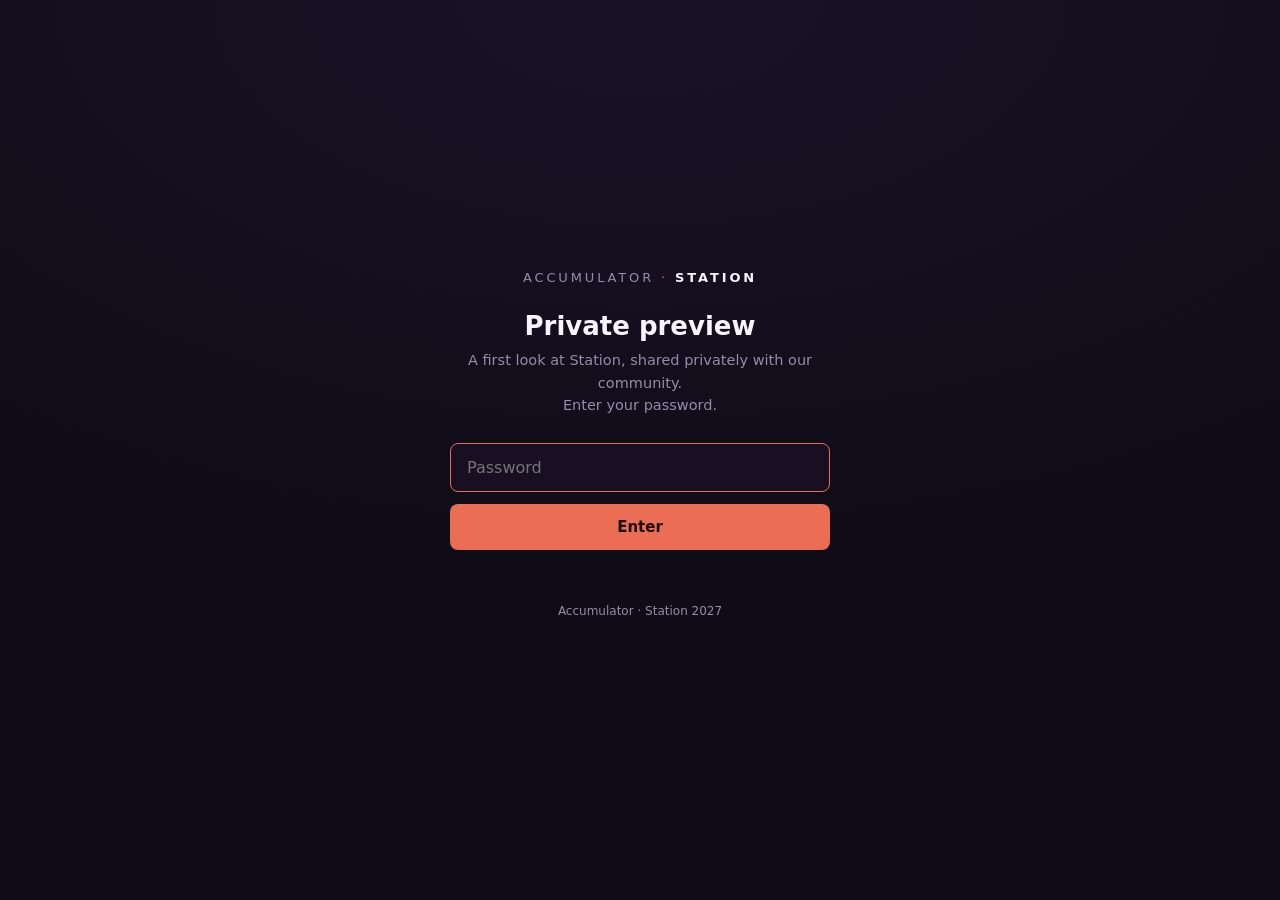
==== index.html @ c03f33ff "Gate: update lock-screen copy (A first look at Station… / Enter your password)" ====
<!doctype html>
<html lang="en">
<head>
<meta charset="utf-8">
<meta name="viewport" content="width=device-width, initial-scale=1">
<meta name="robots" content="noindex, nofollow">
<title>Accumulator Station 2027 — Private preview</title>
<style>
 :root{--paper:#0f0c17;--paper2:#181022;--clay:#eb6d56;--ink:#f6f4fc;--soft:#948da8;--line:rgba(214,209,216,.16)}
 *{box-sizing:border-box}
 html,body{height:100%}
 body{margin:0;background:radial-gradient(120% 90% at 50% 0%,#1a1226,#0f0c17 72%);color:var(--ink);
   font-family:'Manrope',system-ui,-apple-system,Segoe UI,Roboto,sans-serif;
   display:flex;align-items:center;justify-content:center;padding:24px}
 .lock{width:100%;max-width:380px;text-align:center}
 .mark{font-size:13px;letter-spacing:.22em;text-transform:uppercase;color:var(--soft);margin:0}
 .mark b{color:var(--ink)}
 h1{font-family:'Space Grotesk',system-ui,sans-serif;font-weight:600;font-size:26px;margin:26px 0 8px}
 p.sub{color:var(--soft);font-size:14.5px;line-height:1.55;margin:0 0 26px}
 form{display:flex;flex-direction:column;gap:12px}
 input{width:100%;padding:14px 16px;border-radius:8px;border:1px solid var(--line);background:var(--paper2);
   color:var(--ink);font-size:16px;font-family:inherit;outline:none;transition:border-color .2s}
 input:focus{border-color:var(--clay)}
 button{padding:14px 16px;border:0;border-radius:8px;background:var(--clay);color:#1a0f0b;font-weight:700;
   font-size:15px;font-family:'Space Grotesk',system-ui,sans-serif;cursor:pointer;transition:filter .2s}
 button:hover{filter:brightness(1.06)} button:disabled{opacity:.6;cursor:default}
 .err{min-height:18px;color:var(--clay);font-size:13px;margin-top:2px}
 .foot{margin-top:22px;font-size:12px;color:var(--soft)}
 @media(prefers-reduced-motion:no-preference){.lock{animation:f .5s ease}} @keyframes f{from{opacity:0;transform:translateY(6px)}to{opacity:1}}
</style>
</head>
<body>
 <div class="lock">
   <p class="mark">accumulator <span style="color:var(--clay)">·</span> <b>station</b></p>
   <h1>Private preview</h1>
   <p class="sub">A first look at Station, shared privately with our community.<br>Enter your password.</p>
   <form id="f" autocomplete="off">
     <input id="pw" type="password" placeholder="Password" aria-label="Password" autofocus>
     <button id="go" type="submit">Enter</button>
     <div class="err" id="err" role="alert"></div>
   </form>
   <p class="foot">Accumulator · Station 2027</p>
 </div>
<script>
(function(){
 var SALT="+voon4mU8aH139lAUANDYg==", IV="CKhsl4Svq3EWFGrb", CT="lZtlNrqB3TfZ8b3mrEzjrYFZV/lCq6KrEI0R1pRO/UrqrlLMDZcYb4ECDGVqiDv2AxaWbEOB1hAbcN8LTTloiFJdaaJgJv/sBYS1dwTmSRU02uoJlZpQ4NK8H8iRqYPVHKrKp5BcPhfDHpd3e5YbAmcwTOkex3LskxMwFP1LxzdKJqR4VQtKNWpzf7iP37wCRC32a2EMJsQ//Bp0vLVmFR9YvGvGWuhZ6umYBvyxmGnVmYA0Pl/cz291+QOc+dYILdILVWb1PYXPdye33jtqZ9UwUaQZmHOEWr9yBodK66hxodYWrchQgvtqcQcb76cKvEVysngRKHUjM98omhR7udlSTywH40wFSU1JVciSCh+w1fApU9Ha6lWpG1qLLERwiDeAIeFr7mLVPp2Y/AKW86bdSLF0lAerIx/OADguGnn8FTtnjB4d0D7EtBEffSPJSjdb8nLPD0Z6TF7ibmMPPv1tdeDNaT1jLxv6jlbecPVwRnsinsGmgBezzVn8cpnHzh2R+jHEGucciozrncQtoMUFiFafNLm7TB5ClXBsB/lyZcCKtiSLPBBKiv//a5nB5I5Gr/ItuIOWr+GmskumcTEKgEgIIhARJC+jyg9w93/jOTfiQvqHoo1TbNZr4zwhIZejNR49ZldzE3+oFHFSJ/O+66VGyFmdQvWJFnYnJlO7MDoBV2NgOGuqwSOjPw24+i6iXTmxPggOgaYQQFKA9BxoXX3IkDgE2PZOy5xKJzcTC7Xeo8i5Vny02/ciqkzGmsiuE9au2iWYG8IWmvnv4heVwKTWVeX1+JZHGep9+gXeOonoqxn5DoxuhKH272l8KvSEhJWnswVlEtV51qH/I2Mdp2oS0R2I2/dPi/HkP4WqjP+hWbQE0PtzEh3BFL2lAL9oretgpPc5njQRjMpR74lLOL2AVILMbe/xHBG9uoN2uNs8CHDMTYhQ6IfKQP9cJeJei14R607q3uX668tQkHFH+IV7izbNjXUS/g1f2laQUzitc9QCmigWLoa6KtTzMZ4u+EpLvrQx5V30DjJU8hB+lCBm1xCiRT9QRLxywLCHnCqzpe3FFm1tN9e/2VJx01rouHFi9ugA1Z1QEysTOsNRKdshQ23Z2OhRrT7+VUSqZc9/1LUfkNUNiiUhmZVyvoZFHKDQCI2lju3HIzmJ0nhBdhUIxHovUcZcO4duYX7GgBvyWueHejDVY6HelRN7zy8ZNn2f+isHdKtm0xoG9HFNT4gKYteGEB4CRZd1o4TFVcRf9/zFJ+eQ6vW8IrifYfEFMcdh2esBAIukZVJnzdu6zDmAHigqar3ObS2I9zr3gfkIa8R+/RFPlJ+9kmrVmsgnXsD8MoXNY+GTlNROMgiA6BNeH06NxwPZ+LNJ7SugodyQKXyEZCqkjUJv5lehIbaZOXYrKsuLNpoXphbaCmMPj44fV2IkR/JEoVTOjgWUV/8+VSjW/5nBlQV2Glj2VKmC20raIw4cwXn9C3IgeARF4u2qQ8TeJhjANiR/eruddtXQ3/lmCarx1hAVicihe5mu74q2KLDUrMsQwrddkkDGYTEcTbKgffzAg30alPjoa/JawFk37YmdkJBk8Pu8Tl//epNK6pVyHbjzjqE7q9fxlgyS5fGSUdRQ5IGsfE1ZBbh6efnnr8hKRiIRAuC8OU3bM10yA1QGrcJgpGxgQS8/qJAuFEOraZcxBOndIRKZmZ9wxL3KFpwYiopmfbSo69f6qb2ajOoH/BNCcA9ZeeMLBSj3B/CJ9ao6ApbIhcm1gwkualD8iO8/r5TxYnDpwsSjhWWmUJ4EewvkNtwUI+utBqaOuSkywzdp/QsQIFSy6XJtfru+CmBo38ttCAzEN2E7oCCqp6NIvz20LpUpUmbI2RT+F2BhoFXuO6hsYGuFWsa61oBECqnPNvUpQ4wZvox1+Jys64YwmF+cnxStAUGXlvyE1TOLHvodn2hfbr4p/1g+24uzMONHnOXZKMIFffJgSXCXkluNj9z5e/1D/iA7f0ldnMltikKJsgIK6M4ZkBKsmJpmQwTmrwYScRBNV7BjGmnwx8WCf3v9qQUNIGzvxufCvXbG5wmADpXej8bAi7p/fX4tb7t0VA5a53VHb/AqyJbhkHY2dMLttVk24fkCC3s4mGElN13q4AO1mdzCioXIIbhJ2DNWHIzz9mb4aQSnXASXR/dNKlm9LiXif0YB8YLcPSp3nMDT0AAAPKV9k1hf2KVFIRMk/tbYVmBPdukrbMBVMXzMCcaQys34HzZz9MXJ72MJNKVvvyd7i+7UAZ2ocWYYO66sZiH+otw3km1dK5ZRlewCPPL4mmYwlF+XwRhoDXJ3AMIBkllGTjf7ZOl5ypFYrILv04vK7ySG3keW9r7dJ209dWPrYeV5c/aYymDCsicZPNwcH68jiCM6SNAYraetYVYmon13mitaMrNpNjr9Wb0lSc+8dGoz/oXLIKq0jEJtxNsriPHn1KtA293CakARNbIW7JzMRJiyeJhzlV90Vt9rYcFyVqVX1XSL7M7KUk4Hq5D7BSkW4oVFMQ+PbSv+a6KzpfV/9X+fvcXhUIN2syTlvnqcLves4TD07UghKUnuapIkkAXiyNgMMqBTRmPdYxs2Pe2Udurn3yvvt+ofHa3i6AqXn6OG1KxVUahtUNzFh8Gi8oLfNMdinDMggvPu2L0RSJ2rmCkgV9FVuJp9f/MVECGQLdOcxzJ3WSVa4WUPhbSWjKyBcj5ASzgtIEKkwNM/I0fD1WvRJa2v+Us3rbcokQBaY7isDcDO0AEV90WdFyDCvnPmQLOGTYYtIK7cQxlZiTsXJNwEfkSV3GUbZuOYxuJwScUxW6Dw4JHgT6XMV7YDC2kxFRxpT3MPMQoL9p6sHotXEgd+gARj/gNAL8wO/9l05L9Ybjvz8yO2LATx50+QctHogihAMBHMEMYWqHlDLuuOPhvRnSLn7NnJ5eaWkPlMnXLKE+7rt5EnlEUoWv7LPEFrlAOMmQKi2FQkFhtsmpKUlY6HpTBBbioEeIEfkpawwi1+X4WYD7HVzrI55t+KyObyABvlz/zYQgQuuK+LqaNO8H0c50k3f8Kk0aTQ1b7h70zioD48QpKDLpLvYf//UgmzYQLtDWRK0+Pj4SvftaFEo+Ya3/iooWxhDduezwhf7b5EmEp5sqIh2Hv6T85+f78VSzBlADENNIZoMblHiITLQ/COTaxjP1rBi6A1sWEmMp+1S50RjSjz1Trc+0qP7o2vC5JgEzuIhUoS9bQGMFD2LZ/AT+7z7RyMFTwRqHSZIbA88PXzk23oRjSf+lPwByKrR4BVbsjN/Q6XWDO6tYiwCq/GXIfjJc/gsdSC7HcEZ74e/sRPuEQD2muT8NPvSYyig85DrZ6afOSZAPfFNnq2nAvySyqK7bCjDheN8kfrXILCoVNpDcp0gMPqZyqWFgLa7ufEU/qGBssZ1LLLVgCf/mM/B2kOZHWWg42Cybwerw+bRfzHMYrN9zVn6MhjVfro7HKMlJrUJi3+KTSUwN0EdKEG73ujfBHMjIxVJEFtlKum5iHOnX1hD7Gq8vSz5kspF0ngwxrd4VKuMvrWt5m8ez45wbaqtRE1VjJXMPaDU1ESQYR48QxWzNo5Yan6fBz2z4GRBiFE8cG1Tcbyqei6uVmhL/oct69qDcpzTsZnZ3jJhCNisUwemmGHQkdH8m9cqiXHU8wZXnGFVAXKJXqxMgQcQ8ZfIlJ0vvpF5t1s4xRoC/MaQJzuBzgPrZ88nlXxDo/ez0ZKwjXm7qrx3EyFbvtmP/C6DdVlZIOKrrH2fHKh/wqAj4zQbcMHh7rsoOBxbANf6ZgIeZf9q+eneoQ6jzz++AlraiM05cZq07lEs5N0du5HLA6Ar7KVjaWkD1H7DMRtJp3/[base64]/A0cgM6AAaE9890hxw8OWF07hw/NaPkmgYV7hjQaU3mHamycSXSl4Nkhe7zCDNutrQCP0HSs8MAiTpF9GB6AU+tnRZw/stp3iyivOxMjCyOZCbB372Wfja4T4NyrwzG5BacKmww1MN+sWkgLjAJuyRMLfDMQlk8U8xqCy61u7YLYdGwFOuBHOf3YdpQLHL7TYK9khVNzqsG725fGgVfFaHDOx0mSYP6A2L/480KlCD5s9dBmXA6FNr5w6Eim5Pj4oJDQw5m5OsZoETODtqTz+deIkvvEYX80Nf8swtH9UoHqGIXn1iLSDKCPJb4ABp/hpS2NQbRPrbf9T7I/RWF517rtzdRdGDaFPesZn9TtowomoIfdNeeblHzuuULVzVncVYIk86bhicgJUsNEIhmktwqBqACOdxRgzD0MRhzHHWnLYbxKDZbFj1xlThNI8Vn3CM6gWrbWt1o4LmK4wUsFzqjrzXxmKmcZY/hE9l/eIXiBUSB/JRAA6MMryv/g7ZyXhpAtXTmnnFvxDBH9Yaf7oXz2d2iAS+2FQz37pOqno6lR3NXxWLNcPnrGhcByj6ilMBP/pXvysMeLeLHej+3LFnUvurtusDzMQ1sQ479vDRJ8L5pDJJiuQDqefYc0JsmOeu0tm36gPyWmXR5EnVlq7UDm8O2MC+hPH66cO0VUXIx8Ask9PS4jP5kk9mFJhTG8vvG+df1bIFqlJiJAQ+/7vd3Sp8xSMg/cq/ojz6YzCFWGnOo/lP/bwxXKycHf1CThT6I0g34hoeZZs5iMXCubbsJuPXvg1qw5Ff3rYsMcuXGZbGIXoisFPqNry/[base64]/ye6I3T2KV7Ig87GPoN28lWeGiVtUq9KKkI5MDJL9iqYNPo5vGDOzII4l4bwQ0IPVKiKa4JSuiNxSe487R+qkDoqfR3AtL6Rb4okl23RUkwesSDB/IbPsFSod7w5XWcosSbFTBdb7vZXBPlEsVf1uWpfC8HH/BxArblHNjlvPzmIjKWPJaSjrNhu+5Qy7/5n62jvC1mjrbMu0nMhdte0kvQZSESCaSd6NosUzXbMJbvhkRmwp1ZueEzI0w8+MxFHjnRdSqbcs2mXAJW9hwi6RjMZR/Z43DgLLFtGzttj37Blw5BPJclB8DBJ69y9b7x+eQzPYMN8fVytTh5e0/WwSoECNnmsQBJlSx1ySHZEQ16VU8R6N0PoWG91TsrSPX+Mf3i5Of8MpTtmFYbzRWFuz1viYpiPgeO5vM75443gF/DetUuw7cd0se4Z+9Z/SqoWqassUi85Tq4gzo1zP/YvBjaGNg6bT4MeB6SjBYicjVwUukM+jM3m0twc2KB3uZOG3mVA+96azhwrO2EfA5jSrqxrPgMJq/13gScFsucxw0OGWsEf2Ne2o6ZiT0Agnu9GxoXpCvxwp+BNazK5V5GjuE+lKpSoatb+0p4PPeurB2HMQmNiiLBHVc5GXdqr3Yt7i3oPdyg73O9HEhlhhkEYOYopcbz6wgRn/B8BcZOcaEaKdIwWRAZfaJVBWWGlro0KcpYxA/eH5TBNN0Q0y8zmPlbZnLmPEeJPyAIrdEiF4m1O9peo/hx45VUKz1kKx3/ZdcGrxNoU9UttGdHBiNiHh1Uk4BaVhbG/F/aqGF+Xmnqm1/HtYjjrgJHfXqM+syR9keOvtFBceuvE8zSsIbyAL+OYfQ4zJ8l56RmKVsbkmlByyeS82wwCtAcfp8vuVkXqneWhqMTTyrmlVgyHXcWa5iTjLKsvdSkqBc1nown1WnrNfsiVbXQysSec/MZn/c4s4JQ1XV1mE5M+AgwdbZYNkRn+cmFu/LNWST+eEyp/2V7Q08iW2mu5EnsFLFqdvod+1m7pBMa5E1gmZDXAerokPLMLfgNmZDuguesKL98j334Nd01UexjTeY94toiOBfsnRHsm+UYgyH1Dy2QS/yvZ6aG/0e9z3jUVGCAqu4Lz1aKMVzATMfSjTQYmzevnor8cdEejigWGmxO1Dfkvs+Lk6MdvV1fMPf9kzrG6bnSuHP4UmlICr8QhSShWllhv/SYXy9g6clSXJhAJrRYurdaMptEA6DGyuTKzXov0sY+3cmJE7EP9/zFTLDW/XgW2D5MU441EhvUmjZP4CSobmdOv+BNgVjwd3tBf8Lp7k9aehmQLpKwag8K23Jyd+F4++qh/aGOhKRz5OaO/6spE2mdqho5Ktl3uI+jPNBubqkY8AY4xgmk+eiUzv7c6U4U6OWG8VRDoJUIy8bVA1Tmm1CXOj7+QKvEzf3F4qz8168lieE7di+cNPNu7sOAsvTZ6SRxZe/w9lNRtWauV845jWfVg710ytn063PN7J/NDbbIlP1meLDE4RCyZbTY6EHHv6Ds+R+E4yeFEQvHT7IcftcF3BwG9FIfT4O4WBnXRKDGy+HmF0gxYWA/QPJuUrvNpLvgwtACGaDQCajjGs1b5VopKwZJkt2k8f2+AHhOf4LIXStCHWvccBBGLmUPM3p9IkSggsgUa/vXhoHcmmeGCHD52lSlBFqT7WCJWqVMbg1Vf3zWtbRYNDPsyR6le3ZspUyD/nt6ugqnYQAxy0sZ6FQ6IMkv1K2svtFJzdoGOU3V7qoERwKRnDgv6NxRDoPiqyu1WtvX4GFZaHiYSyt1CNqDI/qJIPvUhh61+41lzc9QCsK5Itxvt6UPH84qKqu21iVIpcIK1r61xLwOGhDwKKvHD/N+kBBjCIl2JmBmvLqm3li4ljHRHZggbrwXWlLMlsjY1lQ1LNt1q6Gzcwupdiau1yQKcJCeKgBHmwYDz1XIBlYEDesp1w+d0eIWnUQt9KiJJAQkSmjUB3M5CwWNJD95gPp8aNcVg8xyJa9OBKn9sEaUDcst1guRtg/Ag78hCIEh4u4LRjjFhMwlFP8J6Jq6oK5/T14rPscQ/mMrSaDOiYDrZYtmQsH/Ug4y5StCy/TNyYlnPVbIFiyMn6ZOLNGSfSP3gHESEIR5iFctJDHzM5A+dzQ23rVFPxWo7J6CV5wlTVSI/mPt2aSmtXM0gL7og9KC2n9CzgPYtH1R5GLUHPusHrNinl+aIES2jP1kjDvfwk5pFsH4NJOWVxtxcT8krHtDJGMBkWa5CUG5O4/QTO/[base64]/F7Qk/NtbwVwoDpbQNooTovXbPN57B3wx9Ot37kR0FjRZ7+utBisXlmB9vWTJgsQa0EJFzXgnfcDq5VUtYvHDtTKBQVBojEwEqwl6dKXpH1U6HLlIgR1uMJliAuh5gVefy8CPXlSi6nYQMqOoZgKrLSrRQFFvoAfCmcmnIIU7RdEMkU/meaQT+YQtMu5wQRrZzgf6j7nY1U0D35btHxXvXJaguLFds8puNncta9880lVJBa9ILW2Rs4fsj0j40fdD7L6Cyncq/T+bI9QCi0D2FuhrWAUuscNwqFX7U5TJv/UuLBZRdYJey8w5avjqiou0JAGHFrlfnJrYe27Ly8bO3yEqYUf78jIbSXPFa6JfgHjIZ/Vl19tk0BJyGexL8udxbkJ5C43lnvHy4zDSMtlWdCR78Qg3MO6NsNNadbmb5m3iaEOzZIg+v8DiH6v99+crJMfORuyGUr9SJB+5fA4IUoKMq96Dj1JsVX50KHKW7fCvlHcFP3bKDSiYJ7vE+/JgS2dIqImUTNNKgarheMWgXIjtsdrO8IPYXRivGl0sPuRVBUzbEEW7pj8OShCX/baa/PGpJiwmmo04Uewz9qVm8KRJKk87A9So+tkwaMqdk7pQFaE50KYhso7ty0a6+bGYNQew72ppy5CfH2jkfcDT6gzOu7Z7g50gkvFUx4XDDJAUWGwknTNMtucx/zyU98mmO5xKyKTu6RIiSmPUjZc0yhukIftzGKn/xNeXjWhYRw7yZq8AfQ4x4DXNHr+o8dS4nNFw9dE8bvEOVL63tVJSBk6IAbI/[base64]/d7gx2bEWPhPiGepUhFmSDyEp7uv/LvogxxXD//eQXBJKB7AgjmNQAF2fMcGnKKurMFrbEzuoGJJNIZuPq6J/VZGtHc4g9r5xfSs5I6KKx3DrpH2B0eA/AEIEkE8iNtPWaoIpNfwPbvIeWSPwv4L2LUMjDG+2w6xU/WGPmPb1NWylGbF6ZPPXxIhRzzF/gM+9crcDDFMhvzDbp8ufuTYcB98bgh4W8RBU0529iPKb85q51OPazFS+CtuglSI33ZH9wLawgCkTzYOIpwhA6Al/UubUd5+1/mIfQxbXWLfJBYL6M61dk5IkwNk+Xg70IvzchT6f/4q6SljTqw3B5S6Z8IP9xiXF8wMg32c7IIysYnH4vM9KzhD6QSKHfEEjgiUMoQtD737mFlm+c1LX6A2xZ667qcjbLKcBNhu4fa8hk3xyok06UE76p97fOdPEue/YsBgD3GJ8B7XTRCLcigf1LliJQ3D7w6QwtGOp6Ts0yNKW51Pp6IOD9n9OTUmfQ6QS1QsCs0NFJaS/2/eNbCLyQ4W2D+N/9wPRxlkn+1+vZ+UWF6NzAPADtxNRWTBWfkd2hsjZKv/bsOql/[base64]/VMbhLPgir5mxVm0srL2ptft0mh6ulJ+YWtNHMglMq0a+7+/dhQ4EYtwdkd3ZITJybh9oySQxWYsKcchOzZxqPO2kuBbYak08/lIqT7R1SXtgkb23bugP6vHRT6JwcRjGMuv3uiKC9vioPrLjh5aWGxDyLTQUbjg/GeB5k+P6kcSJVe3u3ThCc0cP0HyePfHHjo7RSMsSQs6ShxQDiLHSJ2/pG8rmBZcr0vchFsFFe38qz5M7BXao4SS8bijuyw0XHh0UYCIpX1eDLkODn4wS04cUrj0HnwRj7mWj1amRGSzzhzDxI9IVtOxBKuVt7gKFgv9SYAlfg6R814jdL5qh6YLV2LU9VcJrZXPUeEaKr0Te/oOicSelXXkDBNJE79+V/[base64]/gv4t2j9zIBHujY74CF7MeClkp4LwgUNJ/jakjxEe0rUWD6p+zSv9UaUCv13lFebqiJ/aYaiYg4ArZi3XxP7NJG2z9KqsTJRcgRukAfnGJuDtvfU5x39jwkFF7rLLejjveHbiWwoEa/co/o4/tVKbjME+i5iQECrfs7TCpK8BjtbbxrTPIjvh30cRmgqqULQ/IYUVWgKt2ozq599+HwnEpUCnyscJxmSM8013qJ3rMt9uKmSlP6ll4OP4lOrgRDwrWY3RJu1Og8ESjwTVvSSdslt2EOhOYIpqF/qaIgwDYVM9LRVtZUWahbO7TWiNi9SD9X5x05AOy80tk/O5KczsmSF6+dKH9CGGxrTgyYuc8kFFd07D2lgqlaCFN5e33kCUEy80V8vCrNMw6svWWCqEfUnDZC+kvjkKDuLI9Nt54EusEaRy/v7IVADYtiXti6YThewiuZ7TwXYkZwK20er4p2n8bQx8gCKYrevcCU2B/72UwXFwv/Yx44HHIHzX5fUFryokJa2L2/1UWS5z6Zil/hYw5XMyoO2nU2fe5WA1hH2l0tppvJU/uWu3clTWFWvxdPvkGeF1CzLNXW1JWEJ5FHqO1yebU4oVOzzseN+gCTzYpOV5OqahMyKi3CBypBU+LP5nUhRZOSjvSXc4WpJyuY8yWl3fiDuzU06UtJS/4mljny1H72bXyJn4ejFNqVIobCdqTnklIYZQ0BZs6Rg5YKDBAd5ckBCWJJ6jMy+tB26DRYij8Hu39lm+olO4SwlZAZETyX7fj5yqmi44CmnCbLu48Bv3N7tlXRpTERv+TAw/IlnZPfCyiZV+dhm1tLWomp5MhpWZb8j0UJih9Jw4AENYWfxnrar7yfH0VGX2XGB8ATlcR3++aTmK2d6DjON6/U6aUeckqoexiiM3nZhk3k1bOX9OhBbMETXa51+b7H88WskalEGeChs65nmxuNgRrm/6PlYyWQDVAI0B7ZzaI33+KQj6HHq9VvX+ToIQysSX82QZe+jiw6YUVbS/whCQG29HXkVoUAcVUAyxO3oqGoJ5CebTJGCuXIcYoPg2rHU9O1IbCNLU1V39pY/PYZyFh4nhAIqlRt5H3tcavu5ZNsD3hYYX5G8DH+G5Cyu9eyLIdjnVniTDQuvhqGRtgSV8HIicL93cT+8Pd2v5SMcrnybsY8f1Nwl12Ow3L3s9QcVK8ElRCXVRp3MohR6MS/7UnFGP5Gm9sdPsLQC1hsHTvBlqf76AqemEERMZjvGPKU59cBBY2BEjmC9wVxvWs+lDIvHYLW0xc8FTtk0s3nRsDlXzMQv71Ay/H3bcqPnQNsKIXXWaWOf6bx11GkTwvoFyBn+n9jm0FkKMaxOh9vJjlV9AKghiZbcmCFEbHXre7IxdHTfFDmU65pp7qQmv8xEWMmyZj/[base64]/rQFH6tkDhxEImKVULdg3uQx5Y/bOlhy1d8RGUeK2+GLRLirgh7nrQGG7vA/XoU/CiUhIs7Si0n7o+oy+uNNjGPqHw4DM+C3DSv1ElAXO7n1ciOaPzRTWx9jae0i/[base64]/mfaKU60MQUVwTjo50ryvEUT2VM7FaFe3Bs0olqweZowxX83QghsJeCyZz8oXdTkn56rytQxTCaOHw6vK+rJOFEq+Y4r5kmnXVFOsPJVceqPiq6MosTmrLT2tPaPwzZfS7sEbSn2cYl0OpUnnKdZDB/wY2N06Jcf9sznzzWhr1ePIcOMAFB3NEvi4c7HFw419U/23ojr/kGGCvsZkp95r2cQkD4c3wNvQ57ixy5mV29pesTVrcH/WhSuSRGhMc8aQ5GVqNWtSstbZB54E3RkCqXVU33eZJSI5utpICVKfD6IYoOZMFlKBRh48LADE37FJmBzSCAzgGWxaRnudyEqkeRzx1tT0wh5wtlNRx8PuWfXwbFJU1WOrtWGPbTuucL5FrJVw0Xh0UgVL3WASO1FXDoDcnM9xpKBVI2tjkyb0wy/bPZSU4Vqwl8qMI8n4f56ce97X5bJq5iKDxMegIYOS3mRYoUBkwrnRiMBnzuD4pOqjk7gM1IP/65MEgbI/2TmPeXBYKWdONkwlIPSewY60eM+AHCYzh7fAXXMP2EcpBbG2BzZF0X96QoPPWH2kkb3xBzFHOlPcyYbNWscRiOpKveGPUj+VduAOXNJVkhpwKlG+cQ02/kR3ww16h961E8gkyAVKqdNfQGO0BzEcb7L9dq8V/avxr8pW5sUrcDnlF10fr1d6pUq8lTnN8PVgdhcfugbpfuac34w1O3LxGqSgS146G+qy68UxR8aWLo0SEvBrMoGedbQF/Vzc1sgrMf/[base64]/FqGKZAgzT2rlrKGe070fxe/+/9Zrgn5oLZM2rjl62ftrT0suXtlL+UZoo4jXjf6ZLPmB29kbD9qKdCt0nrR7O3rAfFx3ZAIlIFaoI2N369WlYBYYiAPMbzErf8Xf3sYZIXaSnyglR//kcJ5wRL7gGCSwaGv+5ZkGnoxs/5b7rmFGF/I+e+U06kaciX0bbZmdn7IwOBo/iafknqiuMppeyZLpSDlibMsth2wqCFHAxNq1pr+uTyjkbJkSwWmJZSEXwAk/bmLue2BvIRGxPYaWy7Mzxp4AAl4TaE2aN8LPq/aVbTNea3oURmxgdDRdsy5gzQYfDRAqEldGrmbxhabynFrb68eMPXBThn6t8qjkbtEc7+QlbssMlByr+jd/1+e/zV4KehklyV2pFI75j60GNHMEduPTST+x4bk9fzn/e0CAg7+tbD8uxaTXgtHrf+/9fXUBmM4TSxZub9OsuH8NFSYSOTgSEhaF5keS9+xKRZ0ntDZXiTWiyQO2DOYPMeujKOWVL7O6xSuhHbG2Zt+DOOWp3oGD3sW25r/kNzUE7POJLqUeBSxJ1KYImAgy7fv/iJ4N36EFlAWx5evoK9XWeuYLmDgk+1IYdET6dZgVUVbknMb1/Sus+TL7S/FKxPuMToJrsbMw1aN3UBl7XfSLPQkZZYeYXFyeE0aj/CxhS6wsukXk/3dCAKy+Tmc1nYAxzpUPI9qczz0XxWaON4ItJoKGYio1Qb/HUZj6XcU+Oxw+i6BBfXePJp2gom0gTarXrwxsdf8wBTK9SWe1L7h4kdNmZuAnqnQZ3K9CQQIm3tPRyFIxUB8zAEt+kg6qGzTuA/XNGXjZp4oVYqgAezT25cKgD5EhJTmWWSsk/gEiCn/[base64]/zYeG56VkeKU1Shpz9lG7iqsH6Vd7HzUFFPQcAJGRp9wFblTleHhYQpkQGaHSkva7zk4DP9FOyS7ruKzlaz+v2ZJ/10WQPwSvR1twWC+SE4gaEBx/QV9qX898gYEy/skS/pYp30icNp/hL5Jue72MykGh6QadF2UyutZjSb9hvIEkRkjermDLGq1la9DlbplZj/r/QVAMFgnJgvfOhRlgW1BGuvlw6CcU6rc9SQHgr/CP4j+aQK2ICK0uE2FrJ/OvqSCAmRcWf1dFfd/ALhBMKS8CM8/5D3FBgtt0XiJpN+TihN2jb5oW4h/1Pf1Iww13xYGyXzx4817tXBYbwpbFf+aIAfMXZ1wup7/[base64]/5CUZNxNLDUEHr0PJqadtCuiv7YKlWyCvcUCUjB8lmSTrjXIFOgOktzeJNsT5S0tFUJ6R/N2Asz+j/sKGXwfolAnQmHhd436afqYLIJKkzhvS4knoyeFO81eA/8M0/lKGE38QoKprG329oYcEAjpwag8ajJEa9iIVQzDYskXSq5Bpepb3WPQWeFrdGZgsJfR5aGcOhZ0OMqDsvWLzJjfvepNEYaVPlRaWPiJ/9iVTYXwF7/YBZps3tQtXvOT5scnC14fMlibIedMsbmUig68XHTKXxp4y08C7EzW9HMnh1Kq4jjCQNQKK4BkWiiCrdRxyXoyrSsid3Lo+RUnhqXXyaRmnn/XyyHFj/BVVXe7zpwoWUJBTmD+arOlCbokwlGsxmqJIdm03XcprqFMg8IanM5CQimY5yHk7MogaddjZ9oEvfgha7sR+Ho0GHvBFeIQRbLEkJ50vdCmpuAuUmQK8zFsn5hx0xw+20zEDBIo5EOBQyBqlorJrY4/ScbTyHsZWVEuNhTyhWN569sRZ/cqJXdxgxkfwwrfPWVKyVzkFLURSMlIfIIJL3l5V3Nu1xbJ4Q5thiO+af7PRVBiypIJUH2J9RltQuNlQLKY6FzmSgCGVXuHqODAcqfyr8duPRRj8XKt4Qq5/kr/fiD+9lWvUTbUp85j1280RqwrbjBRkSJO2qSccWi1qRTnJjObef1ZaLLaAqF6DwJjg32VxEJNJRD4cRzLgxmE7wb5CgyLrLUhPlTe9myAdCkbDa2Yp69X4BfPIlTy+NVh0svZJQlH5XGXplUplL5V4URCkKDRbqAkn2ozFHoXUDOoyqxV2AtqtkWB/ZZLR1/6VnyqdqLQb/L7mpn6Mio5Z+O6VtBGBsMcxLdZYdJeEK59HbF52sJrUx+8BtqQ6eevkNnGRsxumd6L2o/IcPFbh53CjfHHrvu7NwbsLKfGwX1mAyY63q+6g88MH8VNSFGhpTiKABUTpxJDhQ0aYRXVGRPKYTYUL/d4NDDoKj1YiaEzIQWocOWXbVFMo5zFWkLT0h1JEdnlg65KIkPC8mXwSH4dMS1cA4kz21nUigqHAJ0IIzYnntm0k+5uaEFI3e+dPNZiSCWO4Tht6LEUsI/5E5E4K3XDhzAhZB6uKPPMnzzgF1E1dXy1VsBHJd+dTJUxzFG+P0wxK+gqh4JjbyOVNEAX8WpxBW9UvCHpHuRkCs+BVoKOpj9+xQSOmzvIgvNHLsuz3dYNbQP9zOijPcaNjFU/WPzUk7qkHMLePzV2hrmJ/YlNTVHMMn/1JSm210PYoWpZa6V8OG6dAsdimxzDZ54B3A1egDjDMTvOfY2FMhfMOGM+n99LTL39ntsOv8Y2Nsczoa2mpobQF6Bwag3OzXCHe41zEV3RN4AQJLr8A1amfumNf8BjA6zK+hfd0AQqKtBVDDUMWj6OzQc7DtZOzT3PCbPEL+pYcUwWhyviLZ7YZdkArHa/1rcwT9MzDsX5yG7ze0XSORwsYLcaNQ5wacbwx4wkwO4o/DLRHtb1vz0b+0A+QqulPVyjLn4yZCFqi9uva0QvV26rxvieZcj3c0uHQulHfCYukKqGSTXK8BqdRTBDLpghOTbWqVVCYiGNtXvMDrn9Sn1Dxaggc7Qf4JiSpjcVqbdMtl0mNcyMfLIB930dHUnx9bCqWsMdXw3UC8gQ5J4WpmNqUwdKhaTHG2yw/ma1aacpuoe7Hm/cU5P47eNFp6w3kEVFlBu5udDgdvIXBJUecl08S76JknCZIztyzRjmLrSUFXWp9ihoOUq/sfKNPW4PsEmCnfOugpWArlNAIy88J6o3XFUmfWKMpu2FcuEXzldrE0qE46nQ4elcSm796ky/[base64]/LevcAyI1qkLY5dcvJ+6RtArkgYzjF1snSVj2SvkJkpHAHjRiK4vHDsf3ij4u2ZgbN4krXn+LKVFHi07nLw8BYoPptBgXENpf1mrdKV9mZLyTeCi/pUUA/K5dyRSlumg1QTL/fMYIBtpN/+68bKL3+divTMlJyTEd6nXQad9r1cOLeazHgCJlW0KdVIaWL5QX1Zw3B/2rttu5kmAqut4RTI/Q0VJ/QtfvvNNNVyxj62gXjHtQk4xYUpYKc9ct2zepsaTXqZt3vlG6uqKcpgNqr6zKZqoIdepXMVHfvQM2Tirew0qlu7r6BfORsVl1x+SlTWdMbH6ewwX/2ceb3Ua/8TcajCjquEogxbzkM2ytJpeL51h3LUCskTsAztlvTd6xMDD7X4bVT8F3L7YsQSPVOFCpfeHdRq5//0v2Ow/4aOfOwDuAWRfkh1VGsOztHOF8QFZoxfBWiDs6Im4fDXV6D+OuG17imZHl0sEr0RDZl0sQS65wCRMKJLBHsMuIaBys4kyPNxBFQdcY2RfX6JJjVy2373v4gEhMRFSGNASiCa6QpUVpy7PktV/oPnZszJxLPG2z9eVhNMR3i2BsIacdOvxOBUy5LW5qRbFRpFZ8l5BRisN8Eyc/1/Q1ykewxIfviW5yDHDLyCu18uqEuRSI6G3m/itRL0BuCebdO/j7+kXyMAAuVnBO9seIipso0C8nNPtLJsjCAmjwNVcWsEdCDuMpykYzTLijtrRjTDNPH0lhQDSyvV8p0MPenMzBF0QIs8GoMhEAuE2okdHdCDc+5dvdBR255St4r0b2fmpqFA4ZfRb/7C9kahBnTGvmREXHTmnyOtQz1l8ETVuzysCFjIBYk4ERGYVpWUso48lHfmJp1tknZSK5ryUSjUf7tBtrviu/Z5meJzMIGVUgVu1fOhPj9AS9RnlMUGQoPrlDv6vc90pxX+dE449qVO5dzI4D0H7kYhxnA4Zv7yYqaKhkLvoBizyn6nidyjJXHMgLkHIltWbLlfkGOVwSdeNf0oHlFaeVR5+CqC+M1r+WnSyDtnvRXiP5wZxguViOdutPUrVkngVtbk1/lxX8OySXvIhT5GeEyy7UAQDCiWilYmk/[base64]/eSh8u9xOkURgJ8l47eqpSS9iyRN6sht9SbUx+/EFR9ndw0mH5gHOT0GJ2mSse7owXLTFbRSTEStPsaE+T6UUcSW6t7aKm65wJat+ECFXNVEsUu6Ewr1MH9LsvfvSsdo3GkNvsEdS8sAATgqFhSEmWXJqnSK0HUvh6Uos7aNhf4Wq78zFbh2QRsDcq2LIwJa1MXBHL52F++v0nUkAFWDeCiuks/QjKLnfZWHdt7IWRLbFxmONAZV3tHafy0W9FDBim9/qS8mZkQH52epi3+EDX76ctJbDqHsa0gcQnURowNbGUqNzRpHCG7uiAfa6ENg+AXlnrk1+yHVGNY63EQE6hTyG3M+na/STxEhA2b68Xk846ywnX0UwCts6aCrnIxK8g0UCWWf6CREsBzPECKVtpMThmCiZCH0z8ERw3lPjca5rabxgXj259/oKBJ/LDBrTyJEGYhNcGqhuxgXaBs06UkzVEcw9QM+mTCBP9j8O9K+87v00sKT/A89k7R86mRQ2gzWEHUAIMRGKk8vGSF4clEkIwM09MGAiGJ5fiJnF/85pbG96t8R+0vipvRlny8hVzo+TZFivXh4Hg57zT9/wabtmgg307BRncmuE8LzPxYIYz7YJsTNysKfIreaATJbZOOq8qRH3A1/0lHwErXJl9DUERqlazI9vRFUqL7a4apjMtvBAwVsx4mekyaq5YkHOJbJNDlURxjaNY/8CTAEcMQE/6PyfNq5V59IN1glopKx+lRcfwgMIfyFllEIEiDySXm5FbjICAOG8dyuaE+WCMRxTV+7onsSZq1HuUdLB7p84D15KWwtsLDfWoUDWYXsfEWmrSz1ab+izle3lCM5jiEuLFca2mSVyNks0LOERrNgdxXABPJBIpo6EfX5jSh0h7xJ4z2j/wzGOc6v54LdlsY2z0/WAOI6M+ujEMPgftoQXU0oDL7tAq78sh6TNKw24VP62goqn3Kq+rzZKzaC+J+vgVwniiMDvpcMeISjjnUejS6bSzrDKPcRUJu5AqfYXUNj34NQ1lzbMB9kj5fDL6c+sd0gWGeVxFCGMkIThUNk3RmGuAvEsiB0kYnr3iqtipJQnGZfO2F9qAbo/ywcEhvT9eEO/GFnRJVIVgKWgO9JOKYBZ5GS9egUE3ZfFfXUD9GOY9J4CZ0rv3d3blQbrR2zmJJMaGgzZsa1R19GEhJU9a5iPgrFeYwA3OSXQv1usczMZeSSPxDS/SLSDHTZMnZMSugqxeTKkpP84BvmDgBmB+ZGAFjPP7wlDaU+6TvgejaRQi+d5svO4/78gXmXdb73rovBi1OKvpdNgrXNeWgeDu2F8nAYSKvD6X8Y9JG5dK5YWnF6pri2CoWa6+fC8RjmjARomFq00StWOCCYSz+S7zxxRBvb/GSIOiGfgEhJ5+I6E1mS4FQOrLWUbAioz/yCAlhPMiFHsUY5+uWo+7b9VyLOqftVxF1K2xSJYsqvT5kRvoS5OxVVvmBVRy4RZLASQ7n9I1ZgYy2RCTwc7FkqWiqXULIQ41RGC3FgVxICWnQ/c5NjVuTUJokZSPRdtWorqGsOy5t7Aneeb0rSdBFfdaYkg1IDbBHMVeFmk0bBOP+zNUUn2vhoQL1C9yg3TU8ybqAfb4Oj/gZ8k9wL4jG1RtEAyGGBmLuCkSlSbhm4D4GaQOvh3UZ9wydqxZKFm+Z7XK6YNnKT+AjeYYRFjKjrpisTYEE6DfEAzwUETgf67HZNUY3XXE8aOZ5cg3zJxvBa0cjGuM/56bl3BX1FORS5xhQhGarOFceP7m2ROT3U9e198WcAZxJHJ71qJwlJ77f1aBVXXIgOjS11Av9x7DpbxZZ5pVoYMBWfZtmw1yFAnUBdAJfc/Q3vyXuJarflsdnkXwQnaqWWJN2gnwAxggponwWaH//YjQMuDp0nf8SW4z6m8IEdlggYJG2d3Stf9E+i6WbVs60+F/BblS/jm03+R1RJWSs6N0PhbnObXQw3zfnYynoNBTo7R1UWh4jJ/P6sDeLI0TDgPnGKRJkG9xrFb6p7lkhEppkD4V+GTUlFcUqeqnrIantr1IEQKe4+Des8112CeFS97c8tiZCndI929XGWXV1Lw3Jg248R8Bd1D0U2/mZQ12lGAo8fK71/08TQkBdO0ViR1uWxnunwFvzfWH4wnqVOaMnrS5cWkbuNGT+07rwDTSOnyclE+N2KjJ31kpETaYhiZp5unzJUWB36jAWuYZJJi5mgofvTyFZbEOqy6RvXrO0JqnPGUE9WRCZZ89WNXGvcgPp/VcIVKjVVW7KNYRyZwmeQlx0ZRkoXFfFd1TDAup5wcVtDc56VTnCpajjAd57YY29VIFBycxWg2zTYPSM3/Y7sZOd6yaP5hWWZkJfrTzZ/UBY/ZasKuucNn0eehrsAUUL76Gpuzht8/o0NkkbHlEaE+VCoSVdMp56VWqJH2wApxtITyH8jJJxvfH4KSM4IYP7d97v2OxyYmO8DBApeAYeuf6N96NoxxBOVm/85cVQrT3E+KZHzUOPs1Z9Rx5mQMLEvolmPW/x6h//A6C0oGIzeoUASpWeQMUBKPNBuIbOA0sPkFKl04vIDIhuiMQdyt7QAU2ktjFxFcbZJPb2A/iCXHCx5ROyou43aTtaH4EF6le1NNW6q6QTC77n6OC4mOHQASPScLAVJm0d+NwHLinPyZClK7BDnYI7nHTaaYjzwtqdmbYz+PHfh7OUgz+wNtHTWlNaAN+3cXbSK6uomYnS7Ju27kaHWTO9gC/[base64]/RwgdzXhzVi3LoOie+2BhCbagpeBsT0CDxqLKTHEPl7taxbD4uPK8BKGKlrjK1M3V/EX2ayLEmpFsTBvBs/3IYf6Pt3V9z0lbzr+GDRXrRwxzwFaMLEkPozlKE23fqjLhovFgSYMcqKl8eUDpMh/q2ywrKJKwBEvRfT87sjQcBiYQTdPp8jTQCrNbZtQlHSY85ji1krHf/voPZuIpWs2lcemLJYvk2dAVXI0qxvGS1SevoMSLlERp2tzDUJX6V/Q6NRnmDh2CRxUzzWFBRV5iARtykAUUE1oGu5EFfZvX0gq/CeY+wHtNSqC+Hmy1Rxe3b25qglTbvscUPvpSu66mgKIf9C4e3wIwbOtyNhTRUk5g3hDQP0yZTYdbxmThpLi6goXe2pYeQH5Zk8M4Udhw2CAWlSs12hM+0X6JdE48knxfEGarr/JHHBnTfw9TlZDfF2aLC8jCeNSMWzeG6M1xaxOXm5nRnuJ9LPTYFKF8sVMCkjhQf7tqTDS7j2i4oQrzkBKLz+PNe0zXuOn7ASng4Ncl7S6GWZJodhi06Zr/r1MKNwTXzoXfvKCDBISqywPoO552B93AqMzTOVXhm0bL8Dy32j5NeJvFaCxHQkgOaDwcA+UNscXFtDXQm8PhtQ32lazEpwZ4VeHfsTsYXS0gwfQttzvkBR+iFRhzJ74AVo03dShHVumNWJ0N+hSt8yjx/ToSjQxATOFbI3OfWFi4dK5XTW6dQBxEMeMey/4+ID541vrPI/Fm2lmCIxuSsPqt5BxXaHur3E8mjd296T5jYjV/wmg8AooWRgWKITr5Y/Y9OwKC65qf9db4gK4t6vjxHOj5+yACLQ/bgfJzv6ej0ATaNRnosmqyrZ8F9/i90FewhwMMc8bMjRislMSLryV78pjV28LhKt0Bijwj64dV/Srhzj25Gpx/WI4Ak0Sus36nV44QCRhgSZqCQadS1HHrbvrngEKnD6CrTzzLddeOoEDl4rRbxHPdtT9xtkzReLSoOYR15eVginOHLmba9zzRuOiCtGtYQk+wFC2qsdBB5G0QPih9xHLjpr14izB/x41GLH8ak6cIwt87bACHNwkE5QO9Isi3WjjONgEF8NhaTHGIST3DWQLcMz1M8Z3hhFxqhFn1Ypcybr3V7/P7vvK8Z+JZ7+9HuxkoFlYU4CDUVg2jZkbhBnweX6txQPtXCF1CRgb1iUrDDNrpnX96SwP7j6qhXUEXVtx1azkJyFqXAiQD4sMN2wmfaF1A/N2041eCOTsV1tunBMGy0OlJVf3y67enunRXeXVxodt4LcsmXTNVbz95jnYZE8xCYTGW91M6Tr0w3F6m+bCT24i58MUVGcdHP8cGOJvHs/5y26+/PVt/b9f50zdZSAfM76xlS5yeQM9Z071iOdFe7eKwa+hbplWePWRYbw5x1cwi+eebnH8ZYwfW9rf2a0clMNBS9gKjKrQkXP9L1TICG/LCUc1xLdEGYFCYPexquh2UC48W8tFHtp0OFQHvp2Xx+CLUnEg8IK650aNIKVF8Kc13qdhFbeeeql1bI4XhrLUqZTftxEBecg/d9FaL/A+KwHtaH7iq7akjYP6NIu0LaZVS7Pv5VtMuy+j5++mpuvebImoWuf0IjbydQROVhtjOYv/hHze4wEEsXwiCd1k4u1DoPYtmS+FtYM3Pu8qq5uoYjpJTPnke9TG+cotWEt7PzVJ0kixXfUBWmbfnXOf3DCDNMJ0H7TT3WIm0vcTs5H0Pfl3hFlz5Hr3lEPJSQdwSCGBFQhUihFtFY4GZQNyVMO5Dnn5Xk1BI6PRlxBytKwQ8PcHSIwmdMgtpJxullVoZzeceF/qvrREYEEnzBH+vOlA0RsUuKUYPiIj4lyJ8Qkxh0nzoe6y6/tlkkXlD9bT3SpTpraUWPjBRM98VFsvJmjUGWyninUe5gwI6PSfuiNC5TZxTs2Mk2UCuqvfZyLoT8sAqfVeBUm5ZKFuXxIQzPJvFkFZEipRHJxa5Wb89hqfoLu8ATo23Ko+WEo7BZXm/gk7SurAbrG2eLkqfhkRRjhkKA0dR2TTYq6AuxdObecopsI7PneU8iJQ5ng1OLviqrOjWEFaHpUIa2Oj+6OD5t70SvjKG80vQ1DAvGW4JVEJDIP1VbOpZc+RKrbVYQGHRXoWvWL/pvjoM5s/uiLM8upcP+zU1v6R+OErRZj8ySgIQZ+fevRq8uzOB/66oIDBe+A6LEE5jbDgrsuibK8Rms5a7wIUvNk4ECJ11SHdaaf14oR3P2He95PGWfwEp81fM4hsf5XopZk3U3Zrtg9CjS0W8sNGBi23T3ZR2dr3MhYSBctbtYB+9xIE4kKNVv7oegY9FwkklPfJdgTaYS44mYI38EYh8CnclcZPimw0n8Ty+pypEf1v/y/wUUyFpSaE+lR/XXmwbDM4jpFfQ2brygBjSI+YSGK6CbZCLciRSYckSn/dW0ihGrIixHJfRy9Zeo1VxKCUB5zhtucfsmPgEEYzDtO01vEmGTALAvX5is8AGeufeJz7JMGPaQ001zWUospjeo7k+dTiUwduLATmaN/zExO5L6NwdczXvgYxhuQUFWZd+fMM2iVVZ8ypbtMXi1SSKjPG2uheCI+sAAp7QnGxkIYHHGE9ESdsl6k4ToK2qvKwwoqr4Zrd5tMJbt4ycTg4cklc77OdDe/M/nR1D60fwyq90t8xX4ho8HkK/69F6BwLsMV8vR9VujhzYDQq1miwvtgsrv3wYlKZAnz/PmpenhHszh4ALp6W9KwgsKyoV5mWwA3nwmuo6I64Bi/e9J9HVc3uYARpxGrpDHzHDRPjIJZq3+NeqWaLWcC73KpKdBiqpDNIRECwrpbe96f1hdEcg7QhWqaiBc68nWWeR1ePz17tLfFF/[base64]/wGJ9TZpJhcxiVYwCHsOPcgatnwPK1Z+fqdrEfwYjGggb8qeY8ow6LS4kqub/o/YOstFNBfaADkSHxBAWhTy0hZO+XvAax3+cdBSJDbH8k/8xP48MM+t4jBygo7k76fG1b8KeVgOoOg2sRuhYnH9/gRfUmHcuCXeAJVoQLQOhuW5HNjUBqRvKQimOo87Mdok0IfHUxX0zVbXcyUaEtADleD+3PPd+PwZZCMmEtGK9pGgTg8qMLnrJRBIH/wH3y7LSsCann/IPTf9BzcguHttc8zbUsghK1ihMn5rxIA3MolMQmUN2zWDvj0I0kK6WQfe4JNxccO4InrGh4K2hOCJTr280DdPbX7m32sRW9kNzGEyix57tzCl319HwjVykm8c8EIwUB75kTElbrVkHhrCnkHeOCe/HW1d/U7Zej5zM9jRRr/4HrLkxR2rMqkXE6kHe5RVVw8FlrHrXKAjfzq1+K75d+frPNVYMkXUgTSy93hv1WmBaKehi4NXZNzG7m8Qld/3kIqia7ME8sZU7gOgyodq2JfMjmIGapDRla5EGkT5KKjExck5IhfLIMYfcXtn2bI6pm6849QVF6gKMq5Vec6vYvpu3/sBmGWGHr80eriRs26mIZS5hDDvutZpSlx/A8cYllyU/N5rjCLHzWj3Y4RZZdje9h6OkBbWlGmwlx2PDelNo6+M8MkBOCU0+f3/seUMhxQG8Wuvmrq7Qa5YlyA29HOvi6cvbDmDS1npButE8rpOgz2kGKnPT//mat8LGoObRRcS6IzBCFvHcJNgFAx1bMm5Wt/LrJPmsnBMaq2MYNofBdiSNoKeNA6ftwsRVmdRfc4+U5nAexDc+fCMsesOdO8VD0/oh+sd2SIVRfK6yYIlCgSH9kRx3SFbeQXITn2BGH5Wd3gVPVKSQ9B0FXbvVXv/0odDiMPXmSUU5gX/sw9jnm2YTD/qN4deH67C61kKN9wBLXf36lNb4sNG/Xh87KiQ7mOjM/LI25mnGH2CeYOUK7Z/n5ExP9L6ucrQGmiViRX6p6CJzB/Dxl6DSsxgeb+NJPl6iqFUY0TbE71Pxww027wgFkARi3hCrYUFpkl40SIlxbOVDcB2AvY0VevVi4NO54U2gbyLoMCF+MLa7U8Phi86w5N19oIGIVBon4L2tlspokHblta4OVI9csWY5c6TQx212pncNpxwv/37F0hISZFpxUKgbakzXJ0naEsbpGp+RlcNy4VEsuxmUqN6w2Iw4KrX2ey40RhAXjz3wG+4XL0uljJz8rLFWHQKpXkQbXcWd+laQyDk9KJ701w0Jgf0KJ8K42tErFNTJCVhHi54ztGLscLioRrD+MpWLSP6NF3J0vEHJ8o3f0sz3/e0xykq2+Ht6ADdgcIr3w/a9W0+T+QIeAD6QkNEzn4fEPBJLPhZZCMr7YYi0+lxGuYcX088yEVdXBt+xxa9C+hGzC043046Zd2zB2zD41NOdyk/tb9EmOJIJ3yJwG1K96IvwK3XD1sKIz2RTNZFjz6s19fG0j7+aPwi9BETpWrTcNBiPM8QpHpmBZ3Gml3iU70Sz7kybE+5ZABNVNJCGUn9NHLMewdOYGAW7vo5kD/CfUwTZoHyQLrW0DmVlREaeuAL1C8QQ/3wZRkUb45mDfB8/abQx0TuzBJPAl2gcCbDw/JdHrut9CPE+50RWqxdLvHIa1uSZ70QDQj546KrCTM8D8dqkwTYkwy8XjCcfRSsWt5YfFzzGsAeKBlhDSjfQGoM5PMJFFGgxg0C9bljL8Kuf8QNBWUm3GS3TQ9xc3mtz+PuHlbwmMzzZkLs2DWMhzabvbAswdKpRukX8kNSJPl8ECkipV8ZZcSdmVO3L8au5YEm+WX37/TN3qBDLJ+3xpr2/mMWGEDg1QSzgFvvLYskne+jKfZssn86fNnGUoQ7AS45gCP5G95Hw4RWDdmX/OWisxV41waMRIaoAW4qHDBAgAg058DXfYwY67gZEkFy+W5LsgsFeC9MELmJqq034vXnIRb0yH2OBmfK5/2kv/CwUw8assTg9+JQtI0NVCzP2X09GLPrzw2y+ZXU/UCtD+E+v6lUSuf6pjl1Tjf5HvU2Oh4IR8/rWJF4nmHX/x50JSoswxvgN/QtgeuCRBr8diCpk7xFYy1k77N+F+gekHOfLTD/eO3OeuKyJDDJ/k4+A8t/+uubR4ROLLZF2CIyzmDResmmlA0MWir0wSgHp6amTSUL2txck0/ZI1DOpY5qSmRGBRwqCR8Ujq2C/CB0cBy8clRU8ZG0V+QYqdOYmkqz3CoAczhO0S4nV1TR8rYeuzgW+wqDUgEfpU9aLiwXtrBG+fkhwbXWTJ+rwIkIBFUOLGnNAKyc9eFBzUTO/2MFvK7HbhliOh9/b23Yr7uo+54/7XCT+72q7bjunEADKqPcBn8vIXEs/GRqhu3ZWcmJ27Frph9cRrtyxbX5uo4vDvKABTmeALd6+Pc1ixpchT2QOTKsAGRuWNPVwRil+PHCC2tWs66ilIvgtRvszmR3l54UsCtYUogK7SGgsEopz2LJD+WiyTo7xSa5hD0IXXjrFiUXR6gHB7S/aORlTATEI50wQHrb35soAsqeTzYTDNA+U9uM93ppRt83F3/+S64+qMFqwmN25/U3D04gdLEPZuw2pBEGsLbbZcLDXIt6ve11zpCvEismyDILm2HpZKurp/FOOCxJmbSR58gY77SjKGSeV7yA0LHgl9cQ/7YGnxxTofUNEmyHgr8Gui20lOZHAzBtsKG7h9dO1vLWljFEyMsvH4CrVOue4sK60ali7pyampaIihfgT8QIY44uqJunU4v4jIwr86fL4K7W6GwL8ZIxWEz+XDAlgAVO0szbTe7X2WVhqJcYHhiShD1Gh6s1l4T9Nr+yNBQHeJ2oBgiUjEVg3Ntj/pcIMFJ63E+RgUDVBgo0W4rtcG4RYsS+m1v/1c3fE8KeLdbKPnPKrxPcSllCc9NOsdh4Rk9xaSkXKE7EsLwONeX26Iy+f1hpmoQwDcYnsf8n+YpX1w3X9ME8t/iDNgtNmh5iO0I3HrC8ccTvkCd4Wqv3nfTEu0rPiTSPtVbanODvbnmuC5c0lvtg/Ee+ejEotqtLK4L12PKY+SJD3XmlgdKiM4wGVztfQqkreRXI989zO5tLkVGJiUp+ALOfZgRXaTRB4xhwqvIaU/SOCN/tlkwpseypdldhoNxun/434TOHPfOf4AzeeFe52DcFzeJyyBrionLuTv2B3kAFRtghvg3haaZiCmWGHzKoqYWLbAfsFSqccf3ik945Cu4QYBVaGwORCo6Auv8YGgL90lGopSW8BA2uWHxgaXqYftBY0JqPMZmRdGUB/15Az6NaACwNPn9/[base64]/jNoCv25gRQYl7nN910naSMrV1mPI7gVuo8fZ+QpcNwkGaJauSbrH7bIEmho6Jeg9k+ry2bfz6UkpWIFJyDByori6ygzQtOC//jc9+DKkpoImI+K916L4LNM8HWAxy2CF30YfIIDbCyUnt4d06Xt4Fk/D0mOhwC6+Tw+9wgpb8MFZ0m9G7LEXWHvquMQIrY99ipzfbrIuQ1KotmrRFuGSHeKbHdNOrNTHOn0Bnazf7c3/yVcBooDzTA1gpq3+iZcCKnG55THowb45dfz2ouI/IYx6RHuuOZFy56L9CtthogAEQHB8bGaBpCXC5MRSVip8/gVETFFflNC6IZQCQp5Q/2RbtslWHlt6h+s0uZq7FKlP+AiW3u4BuX2tkTt6mQjzLiuP30ZwbI71B1Qht8PPfkuKHXz4OuesywJKaiMhKKXYpsGMzH6zTUj5l4JE0JJ4ybEMJ8I1Lf3mHPOdXUh70pHxtArCLWSm+pktwRlJcYqx/VQltEFasrr/xOpYBBpEDCCclnXIDwajbsHR1Emmsoiy64c0648XwHyUOLdv0/bylHGnP7yq2NdI/nAqLB7HDcdUqYsePf5XvUZ53EcJWNQCNgPPSvZGyFigcyKR4f74fLetwSzU3IK52YZ/jCEQkamLIuUkqryRzmakGqThv6fFgKfvEkwmWUQNosHvWVaOZgi95iMFD2bwOuPFwgBkFITbUAJK+omH3IuCcVRw44X22NGh6izl8zdqBMvEZM81fcou/fpF0QWsbBjlPVlNr7F1r0DTxoPsK81IaZpWmm1YZD4V/4zjcS0TeJ1EIDcoimQF9hTs2OxaG6JIAGXDyGGR6tqVFE7r3cVIHf18hO1kw4OwDtfYYL257s231wy7XplTFA+jWtEkLFzSySRlCzVRUPk+Ss+Y0k8HFDP7zCH8ZTwVnYo5qxGW+1J7of2DNAGKurq8sjmQPgJdpW/rJPbL+aiWpZVDrGmT4eMvuSvsN8caP8zjLdgJHjH0yp2jyzXXFc2z5kCSrgRQNu1owf2yscJZna0ZemQEnLjCp/BnHBaO8rTQEq6Zu6EUlaiatXv/97+xSyZSXSot9Fep7JNRnEadatWHiGBTEJF9jL/Nl/yduDDSp78Rj2vvSLCgpFhimvFephHC1FepfIjFWXJjjUe/R4xbpxIi3Fsvo3qdjgXkIgQSzuA8VQiIuNvdzcyGyUyPF8+UQ93jGdkcTN30GMMNhJ0VcJQPt6um2eWbURDhsEo5EqzjN64BANr7DxYrus6bsxZefxpJpI2jJUzdgLfABMmgllV+SD9J/10lpwO1ihby3WL4YXN7c82dfNOb6JyWEMMWrjMUFddcwib5dWynm2B12MFS8shpgzpudnmMa/EJBcPuMskpCPl8WkFwBTUiE9nHcZ+Eb3+A+sBBH+/ONBj3+H482SmrNcAs9NTkYdSb5j2HBTlCK4D34xImkLQOny+eZFj/OIRZa976PMDeCe9XRDwXVRwhjtXkSyAMHgutU+iQb2gC27xtqpS+llzkLvvvyV08G9myYx0TewFeE9JFHEaXVpCszvOF+zA8PxvLEuhxt7zBhNCEtH8W+flESDamm9vRk2DVCYDKWuloJslhXrH57BplgKz+0NY5V6sm/eUfIKrl5hZCAtvv2EqFtbDMnVIIE1NfHR66eq6UznSu8GRJuqqDLTUIF3ybmSAmO3uNjU3QVh+FMeX5bAadvfHKm9bGY2OMtFdcCaI61Rqm88FJHW+VtX3mw+k0pYfXnMS0ssPjMA410qs1vOBlqahfCgyocP0a3ZOgExdsGTCrQxsJqIK7g2v4DMJ1S3IOQR0iCtu/HtY8NvllE3EFayuYefX7eaeMTgSNQllUrhXD0PM/se1CZ9+JqmndGxAV5N/ZFp/2EPPq2QEm9KUcn0BymXVR3WqeFrK6+TkY/NOn3IZU6iDd6kTJQ+hORE4kKytLUVOMgkOnAuzgUZTnGQ1cxsgeocDxU79LLv945x1TtVKGXdF+RYInIRJD+5g7ZLUNE48tphCD76tBYTNNc270kbAbEkhwwWbIWY38sht3eaDMn0K6G5GQf7eI2ROZRo6mdB2H/DaCzT1Q4MaNBTnJUJl7rtfDHO5ph/vjfzjgvkhlsYlcQCaDW2rR8XHE4Xc89tKWcMajE8rCqWOKx2BLMXIYFF4KDkdqaU7Gm5cLRjuozGyrNfDUEtlXUXSfx/B8qlgJYKrjMwTzct/gS/qO2gGoiS8ZPcSzkpjjw2Q+gWELDQm1qQG/G4l6PHbUlJ3hrQvqMCsqvrBTqz4pNXIRUPvH1AAKcK0CR0/mjtKHYvl3UO/WAnE9gHx+DpkppfgVo2J6tlynl1xhF5Cq2k1zJGvFp7EnFWFK3IhDDZ+8/BuemGbZfUn3AT8eaflpUPTdRPaEVdK/QG7vYavXCMkGf9wKXLpb74q8jGK4fFA/ukOEsV5b06vGJ+1Dn671CYfr4f344i2veJtY0W6rFgY0IrDJDCwLMoqNmblW7CPb4iYY5o2nRFNZjmklF7nNoVkbdr7apZ9lbK36uzN14BgrxgOpI+MbNDaJvgbahPhLJkpAw9ZNKBOfamOYk8Xem1H1Bnw2cr0lPXSqo98HTrRQ2D/mSxki1W4y7vv8/k1TErhFAp0+OaSrlz2BjbVdMnsoeiky+jctbHTLFTqrq331mzkP9CPahGEg516NOlxoZ86zcLBke2IP9nVBgg0v2qhgNWruAo79nCfvCxNj2RJk52OZWj5pS9Wuwu8s2KjRJsL/gmGvSbkngyjX1JfI97oZQya7V6VHB/dlZ52BX4fTLk98MR8R4CBTrDvVNYrmWUr1DIq7sBSAvi6nfdztjkNXhahSor0PV27V6qsBwHPOMiXGoh3q7XOOoJh2s/oFFmuj1jE3JFdGYJnGWU7Apk9cTlOlntRsiUY6dgLIAIawe05oi5LQt9rxtOr6yuXkOAjU4R4XTo1VGu+dqsw9bFvc6e+DlQIurLIU/yuYCj2XHV72175oTudwj/z5M2lcmWyqjNjthxmLyK+Q+4w+mzc/bfZKqhZgOmOeOUz56qmMybgJdX9q6qmHK/BerPunI/8T8zvT9OyWJbCLbBSyoP/iivgpwQBXMg6d9gzF89RwRAhDT5l58cdV9VgoBr8TZe4vC8ZYxlPRetDtsO922fkSPjK3WcBxu2T3rzuhOVM7IbzuT1AT608t5WnU0rmpIHFD0ca6mmz7HzWdX/MrSD8EjGBeZW2jQsyNEWRfz6ShYKQ2GAuncgGvl8EqGt5MQ3s2PG8K7iBXdUGUKbxokQfRj6q8HQAqFES5281v6BbM/[base64]/sXBemU5XcpiXVmsVEDoHCFHYBS4Dch1Y/cFrqtvhvCWWck5WqS5Fq6q5gIdE/SKbsbP9+FXEF8WdwYFiMrG31cOsqk24VRATxmVAFaEqKaSw0eQwjxNKBPVa0ZKIoOUs6hYUKpe3ETZvXHyKOtNgBS0s3Vl+3OkJg486AVRARrB1ienQyiWjkVuMcuVwd8g74T8q/v3jYFjqIpayA/kOZrF618QxI4BqovvAZm+0i6zwld7hH1TvjNtFxzaVBKzGB+1YklXZIpLijvKqXQjeqxU3nZndiddX0FifpW+5DGqsi4wrvrGHESOFR/EGzLn2CR1UT6vtGkPhN8t/UzGQk2Q2VPy6dfI9MdJxauMhgc0BSj6jIBdCdUAy6cBTT5M1JCjzIPLOuxi+l23Amt6+T5L7VuIW6qjkpkggmQfN9ym1V5z1T4T1k9E/Xryf9V5+oTNfI4JG5wyTquCM5JN20eyRlHjcWbbz7b1x0RzlO7d5L0KhKA7NIgkBGBaGnPnwZc2WLMs/odcS80yyf0Y0Iy/+t38UjQsK2BuxBPMNIid/R9PUQHMqAyf6H5/cXa2vYCef6QZi/CrzaNbncslaVjC6O6xV8mhuYShheFQqnXB+jULfgHk7W1leGWzRDNH9l2LT4Opx3BZFFl52LleqI2dmFLJ0AeI+/[base64]/Sa5Keei8aZ5sVcQqQXGlzWREokHJ/qLaep0DTptXVXBmheG5B0U5BdP70vZSNkADe3R3rubl7CWzV67VoUpWkSQjgqZ3GrU46U/sRM6yJbWTfZ1zkyUH1t/85z9wgGaZ7OPkIJ5ei+smeb/tKBS6X4ErvAVf5Scc1jMuUnqmPLE0jn7dbmIOaOQCGBSh+G2TdB/gvySGsVx9Ol+g/0jeYwb/9m0yyccOA6XZlMT6jFIbXj7khvd2Vo4RcjOB4/gblkzSPdYibCShA7YqvnD9xyj35ZeMTwI+v2QD6hVAirHm/G8hHmlGocPnUFtr7Tk8ssZjBe0b1JkkxOh5GadWlfh9NXUGLg/Fd2+UoRv6z4GU64aKgh43y/bdlMOlXyhHvSBc6uEZ7Yqg2KQZz3d3cmAGj6lg1/eV9w4zy0/fAhqF2G55X1RaQd+zijoV7NgwKD937CVpVSnquT5GdliW3X+bg6fgBXtTiofdIRWsj1y6RoTsPB370QJL5ntS8P606ZUUfHop0pdGmMMuM5Fqvfb10qdy1VX7XJQmmjWm1iQgAyS3FGOTErIyV/[base64]/[base64]/VrapR9RcA03rLwnuR2hRcgqoYrbFD9zJ7zml+Lfu2sZ0ORAbunl57V8H6ZdVuNvcA0jAGj80tfLHgVYWrkID9zlS5AYynRiq0c2G3zez90K+6ykKBoerKwh/QDZIc2RoLYzI/k0c0VMLKM956tmnwEJ+FxeNrlPBlXRMdO9TZCHZNmWQWTFgmuNrWedS2IxtV3s9mXySkkPmcTkba0sjkanknPjhC3X1DQcNKAUVfHm8FjykbFX3NmtJbpoDtqjyFlNqOqCQO2QbvyJ7YfsXdPN2LkW1j5nvB6LJah3ii6UVA6ipB/Px8kOotBsqU4x+sWX5RyXTk+I4sJO9lG0NyBrbmsRJcs0qSUHzEccUGnfQGLuSSm1TVN5i0uoyUy3vXBJfJvf5gbAhmIbulsa/Ghbg4XzZPkh/r+tH0WbCsP/fZLxKYUExqnLJeR2DFEC2DJOKpw21A3v7Y+MJOST++/L+PbqdjKdYbf+gleWYtgCXZAwAiWjA1DQonmzRZWNpu3x71g1jBkbHcCsOU3/8/RVBsD1BMGGBHmM/r9NO9G9i/wriwnu+ou3JYMl4tB7eP434E2SRTEN/muJbS8Y9Bb9GE49GpdO651BGtyLq8ocuTWikWL2ymNqdn1rVCENkaLfmMArxaLaIVshck5NE83Cwvh6mClbl3RCYTFB+ggnv4n//Bmss+g6SidR2Oczp8j6mdCdBEXcq5qHxaMUanXHDh5BH5nR7T6gzEw0YJe3o/6XvPeF02V/FjbDuRrV6RynA4dEwp1WSBcZ6I2G7X7KDa8f1bg9nzgFFWFXsyxWvFazskvb4s/eWvLVMOLAn77HrPtUWKwe5d5oRCyFYM7CcaFNJL23YTKFxfpgDeBJZ+adExybgtCqaO6LWZ6/Nuz8OaYWOyyQfycNKvFAfujZOKhAkRFNVBCeLccsRScdAjBSW1R69AHgApVE3vRj28XGxOBrpxugeZyorKfg4xNFz1LiJ8ckzMiZIrqmla1+1TpUIKkn9rVMDz70iMEBoDegyLzgs2IJUf1FVRfyHFruap6jXb0ObKalyUKqbqXL+E9blewdud5x/Pw1BsU+ga3phJcHKyvXYfUY95k302PrRNrC1tM3Acj3XbXWNnTepBE1m/bjeoN0Sjx27nqZmSod9igfw5/tSyBDXWLWh15suoPbt328VYAFWmjJYmnb6LdEJcCkkW1dzbnGMfdWOZ3lvTL93y1ybwiWzheKgHJKZ47UQ45S48cunNqa8Pmex0uGlCQJfbFXFTIaTtG2MLowgO2qxp8RXwBXt8wPm9gJ0UJAOmjPDv4f4+A+K1WLp1fbe4fXJ7K99C0AFfKNvDTq/xRxJtRCQCJaNEvk2FB4b4cAS84QiRPtY6JQuFCjbJV0RNdXoLFTiUcXOoYuYEGJJREBt6Q6ZQic6yGfh6IylCvNXxsvex/c7mjWhAYjL+a94nE7OIbN80LS2fnXMqlgMPnqg54LGAoUMNP0TCc/dl4tH/45vkSKJaRIRg4fARBxpzLi/wRnO4agwTFT36lZG8ymMVP6MFmfeWqiN8V1K20EfZ9gUtY40t+r6tSod0FNghTxYjaYDmHDe+4GPVwF0cMqrIkiJiEj4mut4sfXeTOp3Iy4oUWK70Z8Ev2KSYjKLQhGpE2oP8zzyZqcLYvVrsE+YU59wUUmKiBHXDUEPJevzR7A/K8Y70k/[base64]/A2YSG8snFvr5zBCeXqtCC5qyxqNTxRdMHzdIm4ZmcTK2JAY+Nr1l1BdjIvo920BbV4dzu5BO+Xet5+6Jevoj626wVqBown+m2OVCz3RufCkRX41mUpZp+yMzERG3Icc7oR0AThX3wQ4dkB6ZWb4BnRVNVWVA5aXFsRM0AKhDqEl/OcAsKRy62rjdSpjnuSWKI7MJC6rDUEF8Tq/gE4liU5fq8jEoDdo7Q3EC23CgigMaQyzu12zIKG4RoaOEtWY2CQmAnZzvQzXmWeLCT+nlXgBBtsIjlq7l0hWb8lL/tRqk+hSLZFum0STlkjc39cR1AhKLRA0EA1eBHr/T+o+uuTvsSB+6ob6Cae1zPC99h6wusbElDTX8bCIcWKpK/kxCzXxewOPLDSVduZHS/oEYeaXXDSnrQWbsN2fn1wkOn1v6xLkvdWDxWNkPSL+sotAabDUju6hItxAE+3vfXZEa/zgDOj0MXQ4BBfTH5Jg/EmO0x/6XBSw9aGkX2tRGiYeDS/m7auz1K8F4nkjaCT/8Hh6z8gGSBlqZUKJKkzwkJfmzObl5JJTWy37al2fClp4UnEFqUJKmy/6FWtSl8h6PxxyJIa+S+9cGrnC9DjQgVIXQy/twvP7WIdlPLK2SobYipnwE9wMq0FbtqfZxBFMW5bu/zZE29dX/+sqOA6970+peWGXwm0ZL4o0vlhGg1fCFBoLAu2k7BP15nlcFJmk5KOmwNnPsig8l9aEbXNuvG2drz6lJ2e7Y/ggTTguomBCCY/fOpJ0vCEpHdBrazSEHOHGG9bjhhg/1wPCENRQc0kEvyH9Uf9ICyUBox9aYVGRb+fSTP49JSMjKbhe+5xMaiat2yj+ukeOlzDxGgIODvZB5pXuua8ALnzu/Hl3XTke3WrbheJMNYwv7Q/Kw1aRggqTPNTBH1EbYlmLNLQLDmu+gCLTEvNxKfx5l1GJuTGGlQuAjUIuLqVxx06ZqzV0bfXEHmitRYRFlBtNYS2fBJCvm1QD8dfaN761Bu5KaqjuuVDfbO/i8PptV/fzJdgFhiFkogC22nfpNNBZqStqxaV12BIOKGv+D3KsU+kZQID+PrY3AG8y/LldEuYPYBRnyUZAyCOTTmciwQabJ00dJ+B+eM8dEyn4yxWTanh+vviHoqDxvLGedCBEUQSc9+J529yBsncQaWVFnAxpq1UQHmMPs8YjocqOMoa4ZoPD+g7qhivOSlEmEYfhim/NF1z9JVzpdr6nYbk7+QQHdYtfyfDN0ftVRT8ewABMFwxgPYalwNxa9AkhPKJuxTbLt9+7ZzJ26P6v/f8FnVbSKBRJlKmlLC4jsxhEQC5I3j5Y8ZijkGjM1vt+QjFMO4JrpVaqD8dHfwR2OjstdqQHS2p7bkTdct71Dcfh6eUnfPaW3G5lhn6mt1t8/xYwuAbkHu5hgcCodH3OmN8RasEk9QIAgO9KlkJFAAg7HKtkluzk4tegDeqXsLCqXOZPWcxr7hSVjVP+5bR16eNGCN7SclSxbe4JkFVnSCMxR2mIlFo2yeQ/jtATKqDt01MC2CUgYH+JiQISZsO8KgzlNH4/ZMOGmKbve3FcjvT+0yk/JdrcC0lu79r4bvgC5mXbzMkcGB1wSJlwCkOXVbNwGPaE4yHtbYmqWtG152f+idE1O0433duC/QKQeIIn3Z0ngFdDL25KVO5mHt5QeuEMb6BhHce0Acb5AdYuPv4z4/fXzjbCi7+nr9AlOUQYsH5oCoVRYJMtpL+wlIH6DdTP42gWgJ4zMdzZDExfe9GbQirYFNecYiV/sUpSvJPr8bJOlPsKyutKkFe/EwBeI4DC4SZbX/[base64]/MIfY3HOofQ2rnNZT/nO2iqbHtfo+ty0o5mtWahE0pjNudWjb4vm9WjppMBiNS6rb6tYbP9ODWn9Lc8jbGr92nRvq6KMG4juL321LmqMeTxlva6aZwxw6HCR7WkiGMvQPE/9BEGwyQftGhODQUYSkyPfzctaRzj+eNC340UPhcfJC+0+2VdIfwTQDWiRgbX1giX4N5QGNdyrJ2bfoSllQhe1T8YvFR7p7r+f7xSVryllw27V5yFIHsn5miK5VzZnxWWcUCf9bKiQAac+jLvIYB/vBZd9JRVILZiz0Q9gUIQZhvf2aVQIYzjDkecsPV/kKd0BF30oFiAVz1mRSiPMe7KWt35JoDYN+3MT6KtCvcQIzA/UiQTFrYajaSA6+HfEO4Uo30ZeQVC3jkmFeX/AEe53WtB6lfS8sOXgkdux6iBmzr/UOO+BTcGrwB7hMG/m0S2nIg6bTer3aGjMm0w2i2R2phW4B++RFbyMLLzfbuZQHhS1Xll7oEratqQEOEEm1Nmj8W6Pt/[base64]/v0blkcefv9plwWZiiSwnm+OV6cwhCaewuvH48TbwINIL3Gg3tRqeLQcMiu2UAn2nVoGvQEYdK69KXRQILWDjSOt5phdMyBQjzWltq3eKMBAKcVf9DGAnv+0w99ih82xRbHvxFTsklAXr+CwrrE4zVBX53Enrtgb37jdxSJBvzIdQa40/v9i6lDF+5ANUDeePhqPZS1h9tjX3sm4L97m/zjSyHzpffmF3tW9IrDkhkc1H7l9MRkRQmF4RoSBM1nKJj/+1duGHd0U3/tG4cJEn2QAKeVIgyJ8Zrl0xZCzJcOnOvWgzFz/TbunSlRCODArD3cDrP0NJUaNlCkVdEX2DoD2X/5YHAAet8YVF6VIOqSsSBJ9lh61CssIjlO7Vw0XqTQuBdnCK6JM6wt/iyYvv8GXYz63uQs3j9TBnZpk9zb5Hc5y7lC+iVQiXzmQQzg3486TslvAblOw/RtNiri5S9sft0bEH8oL0DRAiV5d6RxcfhVEBV5S9esxQ2Za62Nhvm7NmdQHSZLIoxpz8/vfPCO4jD+w5Oztwxc+o5JuImpmK0iHAHat8VkMNwUogvuT2Db03+/4TfLkuTM5HPIIQeMEWuT/bOaFqLxKkBsUvM6AGdrREOxKE/UkQEocvIoVLsasI83jGsEvpXpeTFs7CFYrvsGS/bo/T0UcfMyOEoNiERqjR4TQVHR7Mi81UtG1196MdRXTNq1SstupilS2SLV/+1uq99jT4NdINXN0qrkD2z7WYc1cgW906sYvmiCEl31OwJ01KKhrCFZC/qSNF2EPLYdfBCKAGc8j7di7eTq5w86XZ9KfeZm+NhCOEZcm0PIGIb6WEXGFg7CDuS8DkdviASvzOUO1VHqy1qnjBVyT2bAd6Ly7i1OOl4/pWozvToiDczoN+AkMUyGEBMxsKTqvrsqGWEca87BeTNSI9K6BFphy/fqXZfilo90PurvkgyTe4gQiah1Lq9CzynpVCh3t6mrak31c7uS8oXe72P6wcx7xMeWt1Fxda983ydcKUtLuqqz8bXmaRtfyxNbHMtmbXWomCqytTXZMmEhed97EMaP6a0rAhJ6bc1o/bGBiqyCIi55NhyYaQL6POeBEGJSURScFjngYqR8UmbJBNzWjB+elhgnVbncdSaGeabEgzD9GMpZMO3DIjkO/SyvHNYri/aL8lbkKjcRd26jXZPlpJAkMNBWKMue7lCG/kG0n9i9wf51nfeFjLW+B6ZsGf9zGwQNf+W0YI/e6JlzR+xAcaZbTt6Dn2Ab54GUGKKdq2FQpW5+kBw3/2u04HhjeLDQIFMnvUrwQIC6TX00DSPx+I9epsNpTaRRU7nZmU7gzouqnCq5e2kYxH0FAsKyPxGRQKat/E2PosUAaDVZQGSjO0EYHqPibVhAavdzYfj4IrPkB3gjObOL5zl36rzcXWMyAvbF2ZAsVZRO2pOMuNmwsC7YGeySJlQkacMPngzOObm9W/[base64]/uuIVLMMZEvr3m79aipkQdyZo7+awiRpHqYt+7jfEXHA5HwhR/XOELJrL+lvStmok9FoKvzpGZM159McEqD0inwsaARUBxeHwh05CjaEiKLP62w4kY2dVwhz1PE/c2uAUg8XFGf965ocpRQncxVrYPttsWXpozdNi9tf0DESq1caGCnkHqltd6BTQGyCBC3N43nYjCvncLQ0m2VsAWff1eBRCq2F17OCCyrfQpaMkjE/qA0J0ZcV1m3ZPXn151i7+IbT8odk315tFS6uK86Vpd30bBMak2YU1pNRVIiOPGYZZDHi4dp3srKzUw9bV1ytdN4yIoBZrzEpomRyt4CvAQthob+kmVdetrBl97m2N/jGHzCbMo1d1LJ57RZrJ4DYNMj/NAAq11NLmTNkzenK6SUOLY7XhjgznRuJxZ3gSsjt+yneNYY6Mu6B74aBqbF5Qqlx7T+u969n8zIYMcyZKngnYhr1dVnzfAJ3NBAQIxDYDhRrbVzhR8oTbb18t0fRW2pQYJFKQbLSnEjEr/[base64]/4MzwIyQgVYO82mFHIi/6yj62suHsw5IHdgdM4EtuNuD2DBEHhFCTsLnLArh00fkhkNNtcTa8JSzsnFsOCFNge6fNO0QxJv8+C3Kjtg7Rat8EKmSq7l8nbeZpbByZI6xQHBjVvuwJQLpVFCWPSjZwfVntVARPwUxxJkWoYzy2VIZd/Q85G4sMTp54k0knZBmMVOmXtwmx4AnCGPVLjHL4i06327QDNLH7TshkDArqYDKE6DBVMjfmN/[base64]/KGDYRKn5kzqAVqjEI1TNwT1XOkz1PdPCpC9w0xEUe0zPG0YBD3zm8oOd7X60PEbfM5N9YTsIBZN6BND6N+VfDETjXMRNTimvkwY4oGJFcjf0jVEBfyeDiezA/zPi5h9k3ymBx3nesKeCaQLi0aVa85DreeRj0mdxX9vJ/nkz09y52Pfzniag222jroM8C+g+/5tiguipfrr2fDpqHvTNG8yJKBJNQ0aBdGe+hDFcvRQ/86TzSZ9XX4TE86sYKvXyjM9VUWJaKqx1/[base64]/kJX2DuFjxU8hgOn8bhb7MLT8qasJ6eFkUVmNSzEsQ/Reud05FBblmufqv0Xg7Im2wVokRX6UjdTF1p7EwO0oSD8nFRIoIloBPLAew8YDcbqRbxKyFNEtYLbXYz7srRd+xD5+tSCvjrk3XRt/BXPf02uc5mMj2hDNK/9LgAtJFpWrP8Cpunghgis+/DYhNsVTNZX0aI3m4dBisElKgnh4J2aV5shVW0hsyf+m8v2OAWlXKI+lkZZICA1ZfWZFt4UYJPVv1wKuaKJlUjqplGnpJQ50/IqgigaTmgVzK8DnpvuhUW203j2PGxC3AUrx14bQY6cB+BMjM+2f658/zH+4yAPHUl4p4gwog3Oy6u+4rfey2BZ/084ZbFukg25uVyj+VG08h7d3XdppyJaX141yi7NBIUn9ZN/sLL9aLwB1dJF55x7MjOMvOZWp/jUb9+MBsWyY07HZHG3AS4Dr/k+0/U/gYinO8ZFe17zBDGH1SZXhqzuO6MrmnvUn4H2ALgWnuu4WOQPspYuYgTprA0Lj9lAUXrSHS9zVf8XMWwGlEvD9QzGV2lCrxDMZ+Tuih5p0oLDfWudwoZTnGwh0tGTdkdQSYG0hoLoHGXVEmldngHcMgmca5h9yp6WjFsw1dTJbKPZj//w0CMA56ccxOETeed+AWpC+vwWwyHp1cBkkroBfLJaqYbc5Rh+3/CJ/6Ic8gRoRoHIOh5zDWm+F0w34jgLsgg5Op1pY5ARm8OU4mO/qPAT6Rx4b6ziYWTNnJUPEKspthkKsz4x67b9e58o1P5Q4X0lwluz+ayoKGtb5LcOfcba7oo1tktWkpjghjvPSSCx/61I1ILf3T0YBWCV9SA/bykmQaE6yxHCzFjgRbVWD8CpvNUaLms8hekbAuXuDBQAg5XJ/OCu2q/Q6B+q6ffaZEUTvTWaHrmWVk3HwThrtj5f9/VlFxCeAYVQYSi5OGFzvaMmZ//TyqUxXVmC//zEucq5s4XFLODMv5Nt4hrSixPWlKJTf2D7YN9Sq+sfEE053NGLdhLFfWPN0iD7DnvGeA0S/hb+2HA4A1BO4r/ZOmJ2b9vtpkiJi9i6KSpfmCMvd2b8LsB24yxiwYKwdUvJJfATxou8avL1qjuYpcCGiX19igYsOC1on/tzn4D9uUoUBeS9eJr+m17qF5nImDYDVAYEHwgEGV5VnPPdKiWGCGE/eg+zZCngV4hdEv/rBVV4vfEJD06JXrqpX+yIEXs+XD8ghSsgFPl+cUTU7HstHbKCouFtxUmLlB2UkIcoZXvClNzAU0usjL9om8YdIZVZo8kVWzRM7p/Bz9lu8gaWANawHmZxxZQLSq9Mq0Dihh+hp1gVD9BtBqWYv6tjgcln/8Y7lwOsn8BGmqCjztuMaHQ/GWjeF+wC7498TvTLQimRy/SJDFBGWEW3woyCQbme9JrIQIyt5fm0QFWmMkW2udcBP///rpte0iM0hOwh9PSmd4Had2brcvMUOpRPaLC3hWwbxJ1IyLm00QoAfHYIntC5NWXO1TsHOZTDULazj34filIEyf3kwFU3RjQN9wVnTBLZvJ1uvRWt2DCQkwr8u0R71vJxHqtJ+GcZX+ygcwbB2HmdV5KgHfVr4gcdC25d/FyT3Vkri4XqlrsnoN5VwBuyPC/9VP9KzLSiAiv3fHk5AaPe6wbhiVLyDtA0zPgZOA/GI0VwKIqqgSdt5fdeza8NrdvfF9DZ8lCbUYM8AF12q0i2dlOGLqUyHKUodHQ5Fe6hrzRllISeKZNrdpE57D63rNKN6I+WLbP/[base64]/ByZJFX+zsAiwOu88ZVHqKJQF3bt57jr+FCh9DaWRAQ9Xx3huiVts0tC7YWKjNUUs+xme3enb5SB9QFUPHcvQsPOPsjsY/u72fQ3199J7SdX88RBM4WVpewV0Qoi4o1zHLW15kCr1csE/5dHWF5gYnIlnkXjY2o+wG69wH7auGf/xoqCgnB4f3oPmtFvzzOJif31wmMrIT8FZqAq3CyM7He+CaCmA05wDq/R1asef+qFXd8pPlA2wmwTb2iND18oF7mUKJ7T3H6jufyWPKho7WKFOcz9WgtWYnpHx6mO86FeEffXbqTwFs55MrL1yngJywu/Jy1KbptgeTpvHaXj4OyAizYMG59qOblICgeD4I/rLZs227SF0Uva1uoncy2jINfv724j3MglSoyljQX+Lc+NmBqd3qNXTvgJZKlrOCOtSPHt5irWy7DbfTU47ZdR1sZ6CrfXbB14kqf8fzsRIB+aQCJ2S18GQCchBCQOZvRGA/Rmrmxu86MjZOmUzZyK+/5UG4TgmArlbLmV4MwdVDzfr7J8ZNrFUPRnZjdVvwPPsa8KqwhdUJ3Vemsaxktjm7WT9vVHMtYXAfkTEubyPSB404E3Fw1/NAkqRCs1dgVRG5OMACrtlVH+yQZWereO2haLe8PCXxSvGoIT3blUJxNHemw38YXfxxdwsvCjPY1qbY9D/vHFa86In8esvQuZwaf9NDR38G90xnuA1trAL9Q2RsRP3hLIcRBaCi7a2YjdG5r45jgWXxx7/QDZo0IEF+bhQqxzqaMsvM3Wbl1RZnCgeFJOT2Tt5SMR9FzhI2OAIksmmC4JdLhqROOGtAzH+ZT7ynf5hHcQY3kBqcfOlS//BhLKMQE3OM0o41SrQv+TiK1p2YCo1y0yDeucZzYlz++De1kZYDylzL2uIOP104gkaqJUYspGwjFn/XWSYzQNhTPGGeZTDg+E6/[base64]/yVwZAvcTwcwmtxG+9C3e+UvskhgpPrV1tCYi1CyFB0R5WdfD4j40FR9ElkAsK8hrOHav6znLO+dWDOBCe6CNKtWXG37WoxFhtTN8eqUtVNwaOjws+Nq+YHEJGJt0NlfnGIC4CC+gzpxIXy8wj82iXc8Z2dlUXJr5Lgf/qJb1GZvFEJ6va8Cp9D+5TRjaOUhLVzigQGRIIyreR5qg/[base64]/zhlcokHAQFnjCZRkJPmGT3bkmZSTvc+mK6d5bo8zVsZD2iFtw7iAgvvU2x1Fe6ux6qFWKro9X1Eg2CG+ee3+L9cUBOxYeaK+3MNy6BsFWtiBXHklUtymGSvm/WUID88Q20ZQ9mXxiW44KauejZlX9T9r2yzOAHuVD/clSXiqLr3pgAvj9ZQrlogY+LXsZuwC74Y7DtyQZTtxKl7MWLDrTXJgixZ9N/fVNBWsj83LvrAN/q+uLob91Aj8xMFj+jf8pdrUb4g+LOKGvoJXGhFsdqIsGn+F0EKmVAOMAulzIb+EJ/z5sZqmuHTEgLRMqoAY/p1Dga5CsqTpsiKNx7hYqQpuolDAahcmQTa9o4t7/q5r870XWzJMdU21mp3zSw57rm5kkYzNZ0mOvoln8IjQjK1FgyB7Yup8+o3Wp99SHtR3MtQGAQCJIg54Y6BDxwfoz2R2eVkJw06hD8twhtfJy0aiy1cYx8yMMoLYCJaBnzE13UzhYMexIjmbgC/9YQ0CLbHjxegy0C9rUWOeCGoXNmL+U6DakhfWu2iN0euqgDXHY3khR7PlW23MBdzAvAGzsNotU8R0vFMDsZ4pckcNwE10KOMYcDm1fzoYB/iJOuB5sKIQpc7XsrjmrZnbpzuqPVdAa4rctiNI8Qvhb1CsCBtXTUFLeiOxTsAOqsCzfc/SbwgdNjy9XYQa+SFeecsUFPJ89Vbji9uU+h4YQrpDsmhr1Zq3hhRWYNHW+TJDVtQleVQEdZGDE1GbmPNS4qwizZeh48LZB3ar0njlIKcgtK46Gpc18Mf3SxjMjthOB8Hv0t8Ht0nST9fX8uWKAn/[base64]/oabW0grUdSmT5YgrtOBzAgvTmpgUPclzATbeaTUQFU+jAqx+FXCaHROQGNNWwGuOBzmSC4jEITASup4lmjwwxw/sQG0FdCFMozD63w2NJOwEzARFLjZh1jTb784uYQPPHhxZkhLZGfK3qK912klf9+7UL+/IRtJKnVzbh8lEaERG8IiToBgeEFomDyJOonzvgssjMWsrXAkNtoE/YYMxEmvO8qJrR2pHiXH5ddjV92j+dh2EM4p/XKUe0B+39sWOGH8WB5dzPmlQ0XyhXEUoZwbLH1rD20HR/hpBMIS5ag1xPIRsvMFl0vdTNYXgPwR3lVdcmhIwVO/jtX0qU7yQw2EGAzirHfGsBWhx15JOkuBIT2D7H5O4J6HJyADKmgxvvjJ6z3NhKOLIQ5Xo+bH1tdz52qm84cFl0oj1SXQV75xWQrHqV5PPAgC0wezwC0g1KqtAlThkdDdQ/TuPQJeUHNygwKerTz3fO1zJ68O+hXxWEGQIqYoOZe/Z9j3EidDScyyOIVu8UONWeaGyv0d5ehy6e0dhMh5I/CTAD8QJFmgvNwrFHT41RBcyiztzqnAD0eB2RJdGVSK+m88CxjM04Lz0acstYxdcZASQgvPwaifhAHwTbvoSdhgfRWfmTVpYsOVUW6DxXc7nRhExgyHww/uTFhQnTVSji9JQ4FEF9Zvrx9Uy2QGAUMK2NR+6LCsPjWCtJviWwzAthvkE5bmrJpFQvkp+KZ/gp8fngQHSlT1hWjB1l5U6HVWIAFFarwyMTZP/qfPNRJ+Vu7k0UhCjdyuJ1T/OQm2VDb1Ngr32HSPMuyiMYspB+GWECLkV6NlMqE5UjvXJYc2UF+oo/OMeMnnKebPZoUNZg1W3WLlU9w4a6Wwouo45TemMRzLnuZiRQoETxGCLL3W9A4msdfA/1csBKLyCxI8tAf0vYdaFSRKhpCg0vwY10gQING2AgFRMPbM/RB4zLeIVQ5YAYbSUGhOfBejRIb/w8114qWoKtzbI6SZkkGvy/DXl7vlL5Y76QTc4wiYvujZOQyivToh5TY9xtsy5HxGrDfCHTQluFWnSATxZnsNMsjmGe6lNCZR3S+j64nEIXa8Mj8dMAtiL/4z5qvXLuQ+JUvGGGVIwrg+DtaT5FTR7Ihq9mVcL8bMzWB5rL0F622jk7STAcMlbBXop2a5xpHpzCq7PdfuNTA0KjUWaRClgOsT7qbApa+i0mU4kLzpMblppec6S+eyek1nLfFkjn/Os6qLdufHwfb9Jyaur+Zio4Wp0mobfGYAxUpWNYkyeeDTlB7ncLhrEaxDgYi491sN7/+1DacG8Itx55AxbvGFVCU0m2qdFC9DDEhitG04zxFlvKpu1bvbDOWQxOC/83O2CDWSvML5bAk0D9VTleYXA0G/ENAG/V3Bb0waiHrxtVfYhTH6BgmtD/8ukhGGrmlk8R4lhnVtXk3qacTvURfYz8y1j0enpHKO/oDn6xlQuBinxND9/rgm6EZTnt5NHFzThqWVd9O8Eap8sHPND7CMawECymggSV+oc0rapBce+BqCvzVilayOEPD/cMrCsNBKr6Wu/+uLqMj9PNcyTIck+c+l5ZuTo4n+KXalTpt874iz/1gHpifX55g9ClQ7aeVFpQy8vHV7nQK/OAYpJ2DwaLogp8hrNCpX58ddsUdMaTbTk5EiuevSFfTE1EfvWrYCkShwIgp0MkDSMLxVmri0eU37yPwQUkTO5BhfkaNkggubGW19MkreCyWgi1jLvHi6j6Cma11FMk7CyIAOTUabme+wofNftNPtI2g7BieCrV50ShFDGEsrFIWIFlRJOmRAjux/[base64]/XP0tHMv8bLWoux6ESIAzV3WdS0N4NnMKm+nRaNVy/NON3q16BUiUNw7KSYLO4GVOpIZYUVoDcjRHE5Oeca8jdF/vUJGWZKPBW6C4AC0WL07Hodxc+EaqOAHzLyqrIPhmxDv58uUtecWBoe6Jgik604EY//AJJnvE6od6udAa+c7gVBa1MgWkyJnnEG347j2qLWlQhzlGsfQ6/2XZGW5f0suOZ0y4gOAKFLnH7O+RheybTM0eQve46aJ/A4nnwCw4TxjLZsZClWP6n8i/YQMfjhUbpPuWGKuqnH3jgKie9BRE5AtVL3KUAItmzKxbWinnUilrl1slkyNMlkj88sP7aK1r2TCkS3+/[base64]/dAvuXPEjxq21yWWzF8Y+ILWUPnPw8WAHhrfQzdBXsJv/sBKktMf77AgKlPXED6Rm2vBmMksQngP/WfRyTlhD5HqvBUlM0hWmiYdHBsis7nUBNcqi8w2jLM1LxNC/[base64]/1Nbl+dW/8+76BNb1wIwpBfY2cb0A4FRfdwMS23vNn9IBHzxaRH9BxeHTcXDSeZYypeBP9nttoEmwIg3CiWjWxHnImTIuEENow4RiwwN2ekJddcpUJF/xdZnB+UdbOH2EZM/FphJGmgWEXBR6XOlhP4vj5GikKpYCla6hYTlZ2ISK5Mx8CdGdkbjXO6ZMq7N+pDm8x81fnV1lUrAiWJ0dbStob+bYbKMbT9GNv8EKcNyF/hT7WJx6wRMLgdS0loV3DwuTV3cnnzoB/4SkIG9EP0K6m3mBpL8XJcjFvwdYP5kRm3UDgIUQz49ndBgX1OyJCh8/xlUbXNsZqB2HFQzI6r9tpi/[base64]/PavVC/[base64]/2BApd8xeovN+Q/oxLwWg3GjyyAatq7I42J+dwjONdR3XsipZiWF+GHCbRrtZpe8Ginq31VelWNq7yXlZfSZPYMRUqTU9AJcaZ9wUcU7lKAoEEOKa7qxK9YxyK8OmPzfonS6OAq1ZIGB5yv/DFFJ1OfNFeh0z5Amh0Ime3mQZwNRTjVpEiBStbwxGIbn7vsEnqNowPIuBrCl7HfKWJn6WoOJ3YKGNga4pH4paxpJ+W1i54uZ/iKUdp0knWPcHS5dNB1p3gekAZ1UUClIgCkSddUOyL6cMI02xhZqXzXSWuDt6o0Jpk6Fr66oHd8/X/kgrmAGcxdzbNsjpW61ni+BX5AZ5neNLx5O/Nrsz1lVaHHugNsK/fMU21kFtDkWuesFIFIVElUKMSc0GZBUkgFOd5GIReKQDXp8mPJPyGzCAxQGaHLRLqWxtfzczQdfEB4mQPlz6wCQfMFglUQxhqcIN5srZ0flaMOzdQP+Gb+jBhv+0PP8yHIbOvbbP1dlBDAKbUXNI/PKkN1hSLeLMSy1//Xvqtpbj82OwT0qy0XYrsUFpFv4uiToJKWinnyV2s3YTw3ieZ6Ztfh1p79F/Q4jP19U+xavE8HLn1+Skip5/8jhAwdWsgqJ46fRZGXeHwY62Nj3mt0nm57CZbCfF0W6bgwDdcBURY3fKmVym7ZjXf7MmWS2+agaSxobp52KAvSAanNswmVvwv/m6VrRY28NJjvRyxrfnQ2td5fm8Nlb9NbuSXWgb/cOct6HH1kd5XYUYKf+36xFwdCdll4l5OkPNA3JxL1ufJFqyNnZgU5Sw1WhmCTOyXftOT0Ws6bxdDkpR/AVnrGV53y6/XvNQmlBg+ZSZ1VnekTIUZ5nSVhWT6VqumjG7LHqqVR8dZzuWrRJh79TNFv48Bm1nGefG2prrj/RxHGiPtG91bPziWyJYH7r9J2FyNZfzYAGXFNiZb6c2Pvr/M/OusSH1C7JfHrHPjL8znYJQDiyI5CO+sSYlwLVtmcZ61CJKVl53D5BHr9gESflQyLkqtIcm5puSZaxLOM/msCWFaWxdQ6XMhElK0oHKWzNaa2+RV2UWUvfwEiEiEc82hcGAEJitgIv+Ht1mWI70V7Y9Lzo7aAaEZDDUiOjY9yONFlSjqlG4Dch23ijVpCe7yef2oG9I2zwQmTXFnWfY2gdcXgLRCVjccWwIXXkhW0GJFmwZzkaMHqjk1p2/GS2I1OGJLXLkNLkj24h15J2cW8IMpwfPPrivhypX2KHW5asGXeOBl7qPSHNdRTIbGsM4wHo0NdqmXhAOQmErX/EaG2tFSFmksSS0v5F2k5HAtyOGlrnXo9p9/rz2jSo2LVmL/dCln4JCEWgjFGif7OstHTTfKtKv+/x6SngzFrx6LYKJuzcZ4p4O8HkFbk2K6jlxv0ulZbek7QT1qMo9KqvvQjPAyWJz4cunL2SZecasYoesgFUuKS3CKCxj6vjKOIHipIsR4gV3+ch+su7N0LhpCImLSKoqhA/DVNPKoc1QWN/eksg4m1hAZ6iufejOilnRJDNZBI1I8xE2CAMStC+EDnoWRdEPhWBHD90lbNoz28SfihcKdlapqJnQllFwyNWwk4TQlrp4V5TbzLJHL3RFbUk9i3PZK7E/lm51O29P9WD/qf7QtKJzcpW0qWD9uXODpm0G1i4uBGOWqeBnh5bVmgRAMfGqK4dJnx1TymY90afbwBIWkg4fRkEXy3LLaUgFZChIdxbbrcdj9BDe9y+hfx2eoZGxGaBqtzF/59NDTvEXmH1gQ4P/KblU/y4w4Sf3EWOrfq7OgGnziAHiiMwZH5WBL1dw+gZ5HfxpGLdy5T2/4qrPjzHmRRhoVYkWQ3q+HcrmiDSLyXidn3h/K4Ukb+yNsu/alNSxCTBVcdOXTFvGbo13tPcH21NanEvluh3NoJm9RGMXiavIZfFOInJewzIcdqBLa8h5nJukM6QoG/UtEvZa8VJpQCDK17r2uE4oiub2MA6FTEJjDOIMoMSr/cDmg6Jirzv1k+0CposnMQQFopUWHaN5kVzS6cw03Zu2urcaJCPiOjvESbljh4tAGWXd9fuekq3m6yeLTguvxOU7I6z/e/DzrVmEHgTeQErkx8qfF/khRJzNfuCYsFOVdPdbeo1hM9hqcd2/YKOAGHl4/dafLIdU2u8rXiVZWQ5i4d0fg7vwfTVmwzOeThHLaLKANlF/0EGw21IXVhNvjlvI+FI6AggWGB4+oQjPYJkyCjT3SDXGGfNzO9b4E/NMkqNjyF+Mw2I8n3RuCf5JvCK3tiy41/YahAaqlDXfL5kz5gaZyB0qbR/SZ/WpKuvM7BUKdJIwWff93D97IZjoFA7bEdd9gmezgKAIeHdpj+iFWagWPJqhHifn+50bQ1Q8XpUtcC4RXbdiPKfK7/TPKWLw3lAUnJsav/OPhB/g1nGloUvA0ZYpckAcsSo+6YZlcOL+/li1Uh9vZtVN3nlx5WzDOvFsg7wwOkd2wKSctqw1w/2+MifcwYy4DQbkAJVgVqm3cMnK9l1cNPUoHGusS0Og4hhiOkpB2iBk/yk+YtmXXlN78az/Zl6ooexW8kw9fY/vcIKEvd7TK/7yeI3pmjGrxvL7BUijMddMmHdGfz6zVh2ZW+hpR9mGS2Qfq6A+wxypqc9M66i9xZ8lBmaOs0tJuS4WRpSrxmfT9LXhVsibxicSc45bJP2qPvlbzS1TTqLcCdL5WZFnHijBhXYqkLv2JzIyHQtUpaYgIv3x97zkSyGkX9rY1/qR8aThMI/qze98+H0mEO2CcyWi6BrEo59xG0KI5S88tdOJLR7IM0wFxj+AB8fAq4sx4QUA65FW/E1AqoumBNVvqAMtX4DVYMV4ZXmW4x8k6rLpVosjCTLV0zaZm9jwJ6wB2fu5/LJK3eU1qqHwxQucOFQ+Vdc6hY14FmN8WV3csQZ9RNUZh5uFUQdDDwZhdCZTTo8wjQ8o7VIJE9c6vTuBem8Mz113O4/tuxh6AZSFV/CVnM87YS4i76/+Ne09uQbE0EbvfNzOJYAycwX9wqkyowRX9k51a64y4FvA2X0SkllQyFQxNjMUpghStow2/pAGYDUEPFf+0czMLxqjEC2mRgyY9c+eHYOZPw3opqIGeXKrN2OTQm+mc0uPIRLdfpkhjdUsFM2V3wcU6xBu1OBze7mVL8rTCLoQhP/doDqzrcpC1YvhUc24jzTbXK+Nwb3mldrTYu7YlXlukRG3YEF/fS0RCMeFFVau+XT1RnLGHh6Rhb1rpGh3V4/k5erTAIYnUHcDSEajUcUh+r5ZiwG1g+92jFjaA4nYhc+w2CxVMueY/qQCkg683tBXtZtj/QEe67QP01qhZ5hc5DsgZCUwVkwHSStWZtrjcKUQsIw4DPqdhfkPLBjBY0FAgesAaS4SDav8ReLFgn7U+VBTh3ieiakkea9otc1tfau0FDaipWvVigZqIiAxmJy4eUQ/onj3VGBtFJBEqec8aMTL7yo2z6utbqOsSXh4UsBuQZXDIHPk86aQYNOdkY+40CcoDbC4OoRXj6fHD+lrYamAurgltI6eaN/[base64]/qHZnRyARwrjQ2dMouMmHFdFvEW1MC0WJWFwozG++VBack4LPC4mgNq/yiBw+cuXyiQEbTI8odHvCTTvYD6VT+RfHmD4jW+uovI+Sq8til4BJS5efbVxihBOIwZab933Q6CEFq98JJ4IZLVgbhF7Xf3UbQ/xxfwPneXSqZz2IE2VR5yUgaYeeSNi15PSxqI2DDLcY5lS8VyGUHZ/JcJFpRBG9jqXcl11prEk+a/zzR0idDNO2lyRgvARI5SQQZHbPsMsTXU4sAxzioPAfwYsEzq29IG7u6dfYlea7K0Cd3e1B6sePG6IoXOpvGLirJnBKiVM0SWiebeabA3oUIYerob2O1rcrQM0+Nf0GyG82J0DyQIsu13Bv6NfnRu9VU6qVfpxaNoh9P5b+9UNqDnHswnAq9OqCzX/lGfwVQOin1J4+ymAhtDgdBZvqlYDpP8f0zsIg/IMhNq6zJscgVeBKdKySSiiUr7nSUO2L96nz6+Ul3DQvDMl1Zbv+WGnrBxUW8utMOtEyBiEig5ih5KnTJ2XwoLouTbBEaf5MPHxO/Yk2Pj6vmWNilL25VdBzD9tG6zbBIe57GluuMp8g7f+3qvyZFXQfY8LnGfjUipQoj/yjghkTFm4cnT7gsdCn/[base64]/6KMATAV8FdJlMjGFCjcmf749psK2hTAmE+vgApw9E0DqAoqYbIp8CcmY8ItAc0lhfHPIqfKGE9pHcnllmXmJVUGAEvJAFzjdlJTZCiDCTKXXAj4NJ6ywVWgOQ5cVeU9os42sZDvYvB6ey/FsoMycRJacEKcVRSIy432Go05KkakICoa+bJUMqTREUf+6H0YV702Nu2CgsdsMhhEqm0AzgHnTb+M9dHz7h31yJJo5BOyShpVsCweM6ktiJu7sl7NmBdqspN2IJhMult5HNjyrHOClmEtdfn1j+QonHZTE5nXSq0vq615/[base64]/AWvPpGD6v9RgWNesePHS1oz4eBRggty9MJNO1Q78TWr/Jeg8EmMdOPp9ZXdSEisL9dAyIqFS2ZmlcZIORixqwgEXOlfWVS+H0fcuFzB64NFEhQSiXSn5vHZ+Dam7x+j8CHq4dcxN68D5QVss77cGmBt3LRSlMq8z4R2gOw/6Gi/zWMwFPznzUtwK2I5IgozFxSo6l3pLn646T/EEjT3/KCONHZwDvJsj0UiW5ncQPCK+KYGWSBKcIaA+PtSsyyZCC1LPoNx8ZAVzr0bkGHM4nLRt62gshvyO8/cYcK/kDtw8pHg2IjL7D7vadmbfIarj/lVA0cSp0wtUGdfwehP7MuVfbs2uueG/wGZtEAHiGArGIZW9MrRvTmQ2C55l3SbvaDKy4h99CLsKrSTdKjejG5ja2BF7wd6f3d/es0nrZhMvixMzAfCQbeoCucI5BIxyjGL6yMrKvJMynTG7i+djBj7Vt82F4vz/MdLd4b4e3cQjTNlgbwNhCwVP6MsBtr2T7mXZ3xtgUND0wk/0dqwLXwdr3HJ4Z2biJ5jVp3Iyt4zJ+Ow1DucCE/ubMweF8C5GMyqMx/9sPKAm/DVVlPDcbOHCf+NwmadMZpdgL9RUddsBPRF/rcPFm+zHL38tD8PKOpsQFdvLreEAP6I9uTzdyHO6s0dYQZILvfEhc1IwnrvysbUUEfinF0zxRQ8wrZqW3s/yceQIJ2GogocIkOmMkuAJaqBqUIvSqOceP+GenuMo001AbBGWM4aUZh8BhdtCTcUlp/Lh+M2hPkucI1uRg56by6grVKoi83duf1can8Vc8x9ryuBBcdgAeqx3+voyf+C0IJxuRlactxuGSG/J9ay0cbjoMSMH+7YLEOw8TKxSMbQ3lT4Xc3H0vX4STvi2VazZkhqkzr+Jc+kcu0rHUtGDq021mweFisgdDjRenIt4p91FSGro65JbMEV2j9ZIMo4wMBKlbGuQh/TGYd3O7GvzRmFmM+M2U1gDwtw3RVXTzW57akCA4WXuJookXls50YVp14Z9RB8C0eT+NIODemPxNXaUcV4uXT8JWcet4bonXf2OqT5lGguMqnJmXaIE+t3QX8VFzy3BPqnrT0h6KSRvsdmJuHnCXL32hke7sxPr14ka9BDbCkpjoBussEm1U/lFtvY/SZ5sYlV3rHf+V2p95ZcqX7qvMCRDmAJ1MAKlcNzMMS0+vECZ9zVQp6lL6auIR4/8CNRP0fA7cfQvZewMoRCcAHiMqEt84HJ+lyePWh765EaoATn7bZyB+vArkzkRwCaPPHlMbgQ9VAsYl/AxvOG4fgLh1bI+UlNe2BRxXNemc/+qQ/V+JAMiyUVXzMEM24bjpiTXhg0u2caUZ2sqjidpox6K6nGGPehYmHVKicvCmgB4NOSrCQdlvCLUUAyqmj5HJIdFjTKhQSHrQk+0SUTwLVwWP52g7jlCcnZHkrHEOjcBbdpE2LXoJeYiNjPZiwZ+vu1pQx2Ko5W2OWAqvsk+mBoX7asXwWZJ6CpgCy278f18sdvx/vOxQdJDxKUKSwawJqd7Wh4w51P8uEqyxor7rJ79trvsKBVNwxozuJWDAdNNbmg9r8bdKCfk4QH6NUtk1EhUoL53w8wUoyKSxain/ZfYbxTpRq2Js0PMlEvAA/QEgjywtLjyl3SnOzvBoEeKUicXrzTl+0fSi7L5mXQwo+zFmw44XxqWLDLYnGSVIS3i0FXBw/NjLQfXCV3kQryFcLGEG1Gqj7EBMUJitgg+56ohcJssmeyF60vItKrFHiPLMP/OlzLLkKPoRcY3uL3F3+QX8Npy8FZ8Trp1d9Ce4DIESO6wNTc6sw9+6thQAItgJlyoLRqLrgm7PUiii6CRypr99quidjvDpDQCj0tJ2s86wVR0s/C4pRw06OaqLuGpyFrXq02OSgUO4lScvKwGpnNSP8s3QzDVtdiinqjBzIJ787f1xezKdV74Xj6yrg13SaS0wmJLDiKj6xDRc2A9BA/SEDvh57PQE8ySTdR0ouAWnQwqPHPZdA9RyD2Y25hqnHE8K9cqpMORUUQsNZuJ0OE5So2SaH2Hk5cobYyQ/rBerA0IqSQ4ypOdEyFVGeOb4Ch5Xx+StXCShWN63PLOZTRponKMMcNlkKlVh3u7VUbUYV0KS1E7jWw7HLY9g60QlblzFFOzdcotamw8QKy/cuowivcfZRnd3Al7PpcF2yH2Tu83/UBPuRr8rjNeS8lPeH/t5LTLga+Rx9u9DBiniAQDPrVVBHBNpzc7f6iAeLX/H/DORsFxIrEiF6pUXZ6cV4++JdTDj7gi6mHqelC5z2Xdk70NUr3gYCXoxUOxYUqxrYl/Ea87xsjY9bhjTnt70A7XQcpFQJY0XCz6QXTzpszRyCm9JUGlGBe2+ujppUypWiOGE0wyiHpyOehssAvqNE3I4zfaN3IwDmKaPoQ73WsnrMOUVn1PSTPHwAmXtHNZXfabbVWpALGTGppOIDHK6EzLkUrH8+J7P+trEBX2oOSZcKKT1iQsrC+3N5sQxbthppduM1//j+iP59pMTWW+p/[base64]/CF6AevZ5lADKYsyzMtpOczEZr2QvDAyoIeGa2sHgIQPLyyVj/KfrMgj6Hbry8fBV4d4P5or305yAD2T3mzJ3f5FpTNOsV23ndCgMzlscL474WUWzf2zX7oBhrPg2gboYuUPbacqfYFGFfSyhcFkjgK7f72z/ftdipg8UKQpNRSC4OrWxty2krpqqpdm9pYH8IRtdhTeS9yP9Vzn6J+n+J5xCNQMiFhw0xkKZu1q/vF331neOijbGZ6tx2eRIz9ebChSFQOfkricGCSRTTl//vIJz7XY2SoJNhah/amaP/wN+pZCD9zy2sDQZ72osJZ04usWVAT4m2/dHROaWf8RqH5wKGAzsYOdASJfHSf1UG4QYdRUIaOQwCZK5aaMOTJHisgbTcfGlItebGyOdLOuJVEzmJ0wd0rkz3W6tHkcndx/9MMvpkv2WYx5wyYUqylezqvaSo2uAD/KAXjOq/iTOyCuzZQVzqZSLfnUQgjGzqgdyY1cgADAEnOnqPWRWFqZbd04VmogZQz0Rr6NKZo8TyPaeN/HWz2fI3hKftxJZUhSWtfNI+NpOzep5nFAj+PjNmHLZi8FyRbHN1tLF70c4tUWfsFO51hExVr0juybUY5t5nERA9fKBDEXnzOp3irlqmvVaBKLXMJqYczjaJFU37QZ2fagfSupxRxsNTDDqkDaSNYYD0nqYz6WCTiGajUayCoQL7vNxrJU9JdyIyxlCs9djEdSo7j/zd0kT1jIAFWWBTQfaoBrbhruyOV2ELBV6ow2zg6uB7ng0IFRJ7PkNgxLH6TXYECgnX2SyRv5DLDhwnA1zbYfF6tkvKnAuUVEqK1lgylVcQXHSMYYabiYtAJkS7mY5SoBoldns1M6quCcIbCFDFNl7Yvo7eyQEWbFlOgT41ztPtZ0dC3+ONYW2eFLCHFVWWlmKQrONR/hcQs1y8ezFqjjtg7w8HkiPM44DJQDCAUwSLxqf7JrqcCTIS43SHLTVMesAbFI/qY2KaYrNrlJUqABL3QZAytQT7+d0v3wdU4ZfRoWgF5cdm9Ac5kK1Idi+vs7BQ2D3xZbHCW9o6/638j2BfWgPbeh7Hfpoy2evK5hBD59szVqjW3i8/Y1m26qUezzFgaotF+VqgLfCbO/+znvlDazYgan3CZwZriGCUqS7pkF7aZPOEg/N0OmyQTGgiCB+eD9dgTpjDEa5OLDn3uwsSybRMh+iPSEDBqyRUkon6oTexdIs20oiB/y9gChK+VS3qEqz/kSfnde+RKvzIKJNRDMKYqEslmmintec9yYuHG5fVYxPN4BsRcriNjV4J0dCjVgJDgyKtOAHSiJbHIV1l6ClIKlzNSBTOX/CkomRCkH//eomCwvZ9G2+hCQxziGqADSWxwS3N9PnIUizRzdwUmQGIj3NgRAUeVQgqAsqPVS4O2iZ79X7ExxqBUxAhU3IRUK1IEqE+PmgH6ddspO9aM48c55vp54n9r821mkzbNmelRBdTxjxCqKtn7DzenaMZ0v6Ta4NOzJA7BxGhy0+J3PEBb+kRbUvCcf4z6Fv37td/awlIK2dc1qM1v1tHkWqqfgBxxB+hln+m+7Viy1WNB3eb+gHZWYrYuy3jlLZjQE2eQBLKHxUcDMbTm0wHS8xus6vZ6zDta9m1SDJYMfi3Ttv1cMVtHW0zBb3WjfYUQonC8vKTVPVN/FUXWTkZUX8iyDLQS8LGabar3mbDM1R1IfUPuZpA3Ex+iwfl8szh4urIl4e0yZpCFQmhzQthR6kHhiYPix3lqvSJ0kNsPXuPhQhMhsw0kF+2LMVpJELZbwoA0yVfdMxMTsWtqHJaKMcfl4RbmRVtOYfOZtprGLpgsOXbjWVhOPMtw6VdQpzY0+sdF27NKpXACVHXIR/l6hpf2U+kEAhUPqGVV9ZdqNK+jgMx7t8KG2CvwJ9RVCbo6ZxCLNdBVeBXxvkXALO3i/DQ2QgoveewcKednjsvwQLgGt7aCyumJW3Iw8T9jzexnNAFFEfrxHKYq3y7mU4CkhheGNrCuURtfriQV+/GI2JeL6ewW8DIRQarkylHEp8uLkwsG1FDNVgwcrSn5pH3xrsLF5rab4XMQFBVPlbQGhIeuNrtjbAgd8JSqD71iM/l3mHf+oTz5TWaGtVvCW5qrzYA9Ic+mzOTRPVwQo8ckUXaycQc5zsjN5Xq/Q7TWQ73A30R/y3uRsNqOqWief9K5U3RfK2cWa2EBgTUobOwGK9VoGh6qqswdVpdLd0JtXVp3C/kQoOuavUfDvKsk6FTBMsGLMPKrO84GkyB8RJCFc4vqZibRx2iDTTU/NkJCt8mqFMTx+WxReIqt+cq7cN9H12vPr+AaqlwZ3jKHjSjQDjtd0I0f9L14hl/7xf2tJ+iSEQNMZdMV9VAWfT4XeEhKwlYlIXqjCzVIblHsuyRHhDKK+6YCSNKvfpSBa+rMjPFomgTzPT739VfDHpdJd/JwqhozTkdcxJaKNeKuibK90aI78wPPdGke4bU4Qe0U7+0um5Z2P8pFAZJjXqGL52jDz4Xd+x2mTe8vmD73HnrETAyyBFCeYqzM3fnKrIVg0+m9sHSH232K+ZURFetH6Q7cy6tn+biVfOho/RVs++jiElO1ZQPURKi/Wors7dPxecSmc1cCEQzPlGWlX/beLwFriDBDZL1htun8iqnclQiEh3YXNw7DzWN59N16QO2dSfv7O9eH5AHPNx+DY7IVgk8ht//dVNIG7HVfnov3bFu3lownpQL0WU1rlgXh5VKusfTA478lUYEcgcMbKAZBdtz4Tq97aG+yRXMt3TgWyGjN4T/Zcq7GbeUt9kBrtdCW2/f2IQnkm2rIKVOZcbLGsN1xQ+4wk6hj4I+eeahXO8msYdM80ma+UNUaeiPdIULFvBYAW2+0+bxwP3V/XoQFG2OxHXPkLxw7MmDubymXntEMj78pzIzdAOLQ/zAcwp3epVPXCeQnFwGgo/REsklbpQ/6Rnqi59tuYDspNH+EUcHmEcd2wDTmB/KGhjBUdkt936GA88AZol7QBFOjYcrkYzumJeSGTUhHAMJi0aJM2a5jo8tQnwonzjQfFvQR+HjTi75SxPYx1UZ2wiw1HYKT2QWB5bH60/[base64]/EMp8NuEFck1vw2p0fX8lr09GwIoKvazUh+phxuT6tAwkKp0kHFa6sgQfw/8hPxTLOwOGu2nh8poLilvMxL5t9ARJGaPExrX8xHcwSOBBJN+iZ/NoPcKiYjI29Oy0wWWCPz1FRGZ0qEl7OXdHLUpro8FvKHWhIVxIfvO5S//wBScl7/UnnoXBETSyCrObtdVHYl1jDoN5EKzMQpIa6wunv+e0Oj/7LLXaHJ1mNS1F7wJtco5+x9X/AzURCMWt1hbPuVNeCpadJZlatFLJBcPOhH9cK0OlznfI4fGjAPsJ12FC/WKhIynxtZxfN77QYEYVysa6SrUAS2usEWcOD0c8pgdFE12PtsDjcccWflhfaLJZ7e8pp71oG4zBb9TNSczf7uFRDevMMKomPqwF8eU8w5vKmv7g2uI2jzmj9z0+p94RYNmM417CFCe4zN29LMwcEo84O9/5jJ2xKxihL+h++/YVAQw86GrW9FUos0cidDD12jX8sPvaeJoR22TeTFtfg7AQEaKJHm0Jd4Bhwyy1xH8zvr0/CbdiYx+LecD+/ppB18KAkE6hVw/tUgu6TH8DIeTZ5VnC9uR/835u2Vf6LyoEJ9xx76imkktdQsoogeBCp8eEtM8DMmYuf6BzNn1JGbVPsd4/ZefGBB2SJrN86oi37/4XmBPq41GgoHdvVNkC4PzjqFC51azU992C0E+NcK547SBj+tTbbbfJpFEiUoBhZCopGvaVkIzEAlu7zHc5zyTX/vMdMXbdLiGVFa0rnaHq3eUzYnijiyXL233N5U+HvH0iu/UO8ZcUyA4IvcIveO6uqKJuR+vLzxoVh/[base64]/BGDUMUFsskLHbeqEvQIuyLsDq/7PhJZt1X/[base64]/zE572SFryf6gMOFHmbSIbuKaxiPHAgCn6ZIeStDm4EvHe4KiGbqAmaU77w1v40ygyUe/MfandK6DmqlhyjMag91i5JVJUyoUC9+zmpAzkXCgPRpHrrzQ0j3dhy4ZHS4BGdRuQyPsED/jwMfcyr7Zg3ZjLlCn034jZ0vWM/Rsri7BtRxlLby8S/Uq4AjjqJx8RXMTgD9b8YGjlEfwFf5WLdtEUTuh3wMqCNGMPnyZKX+6+aYMhk/DdZx37a3FDwi5kK1a2Bzqn8NGoFVFBtVx5hXQOEAZmORG6xT/6yMaUlJ60oNL1jAJFAQlZPcfqybxxyAETtYrRhe41a5KYz03imC/[base64]/lX74yvIjEp/pcIgCz0TAkFp7GeQUIwiclojaTmZRMG68DYyfBOnXivb6J62A1kXWWz139oPdIAsm8E9Yyory8/z/3PWkCbbJjRU/kWB9o7A/dZRquWw8sTUI5NIlxHRCOQVQs3jdW7E7LYAm5OSvXQcg2LjcPdiCTMjt7Z/rPrpGjtL72Y3l+rzPmzWEeizvE5gI+O4sIpROtxjjsvJ0z9Uh/rSJIbKz1JU40W27XvE2+1Ijwbnl2bvJ3G17XxMv6jWJxxusZn+LHlhYX3omFmOuuBhtNcQEbHgy+0FUwoECdWksvQFDGDJ7oknreFVrsNnVIS9reRrgWqPWtjKGbXzM7aul4DCfRm5wbYvPXde+4p9fdneUREzb3LzDg/2XM/Q2MAwMcfYIXKUzsUZ0euysvpZO2QMOLLRPMgWXsLYJ1BUxP5JojpwNrOXq/IEIHvhDy0FMVeJD/tiJbxZ4yN/4OcYuwhos/Y0UMl1zsTVIcpoK45Ym1keugAb5WGSnYgf4zLAbU8O7AUSTeErDBbfZPiIUVdB4+b2XpozBvA4skpT3I6QqjltaFBK0QwtcbrbQzbcY3L/OZIyhdW+J4JGdGr+/EDa9iiD1Xormmpxhnb3vMRHIvJCBy61Eli3MJr/YcRnNX0QGqMu1QbqqlJcZiByosJ7VGAA0L0Nwd8IwqNakmnQqAFPL0NCs5MVwkF7+Qu6LMEDryJCWj4DSASUnDX8cpgCxuqQNQT7BS2Ix0pCFKfM+QpxacwV+l1l0baofp0P512f3yjWPSH4mvbo/ccwpa237g9kQWGdlRARmIpRTd/+W0XberbGsLGquml9/jQW96vX1Pl6/vBGdw9POtt44n5WESYkRBueS/LxoTNfVW9BJ0cLjVTn+hbd+JnyKV4eMBFAohdlrntFrMDbEWv9KNxzQP0c2s3/oP4x8p73TEodIQie1Qe4MTKOiSXA7zQXZWHnqhfCjq1BUHcr/Vq8iYBakszmY6d5EWrfyVxHKmcbIMJapLvS6QmnnF/1vi6VMVJyek7nX10dCccMQB2dlCRpbwVhs9IzKYtSIkX0ElKi/4La8SbNkyp4GiaglmraRXPeL+xYUFSNu2IKf7N7aZ0F+LwJ5oNfhbnDloyQJb0M9whwmc5K1mqSdU/siYM6iSfIL46OfwzVnjSfzrLvkbDJMBMvoINlpqMJ3DNBIGPG13PUyExGsECL23EAJYsfpEJS9TgVN+WG6beDgloGLQ/Ot0Tqcm/UZUGtlmdRozy8ELNPwbqtYxwXTrwODIjTOSTBm0moeE+Q5qQ427q4hnpuOfnJ0CoSqp6X9sUOlEah2WnmLiNzOknYJbcmgHv2pfrLLPiS5iNB8CNtWMr4EUSreLbac74+JiP4KSZfrMw4c1ZOQCQhul5sPt31kh2Nb/385MDnzoLc+K4tFbrQbsOtsXlCn9MjKSYukJqFlE0vpMCM2tLt/vMETVwjA4WK9c3BXQ2ZYoW0+R1p+e8DH69eGLcmhwnWSEEYsQkFxCuWQrQibAzhYUaTe3kWIgIsr8Kv6nrVkeIIiDLRC05xhifNHycXcoFQ27WJ87Lh0cB51H60oPSVYhqkII65+NzmP15YYSsW/5LD2c7F9Z/fc1gaqaLoB6uiiW8doFTU4g7I7UOKB2xsOqwx2F6Gum4kashaBjpnmvOP0ZU/DwaLhOK+pvlwQB4/[base64]/8eODKWhvNbNzqpX+P0Psq0FP7uf/TChclTeC7Xf/H+OO8RIncg/84ZllFy5RJgBA5xPf5XHlyohq/SbCQq680dp0HhNGEzU12111oLRvQSBR4dJvNIByL77oR+f4wrIIq5daC7WO+XwtQHtq7AkIIeIA6pyDbCdBfmrhb5VnuJNcsH/OZETjTLxyZdf/ssfkgT+gvAh9AJjluJhPr8UIDaYzrG+Pnvs0V8Am9/PUApTSrUAH9qRoYoiW3Da5gR+E9hhVGTOUTunhxZyP3b3s1f4UpRCLqNTPOWWqAdK5CU+7H9lhVOKElQu1fFaA3JwuwNHwGT4rBd+S1gEFvs83i8P28YseG6nb0G5Vnx88y2TpwTiKe6Pu8sO5XWo6GcJXCOmAuXwtYyHQ5MgRYPAJ9F1YrWC2vCF3wv/pIwYhVt5DLi6Oj/guvkzIz7aZmO2GyD+U3Pcm/h9BdIcyShlM4dCiYFtK80NZuNW7BAMp3Xau27r8iGr8TR3j+zc5IeaeBsi6w3pgaRtbK0NIVE5bAAQDGo0DeknQ/gehlz2we4zPBh1IG98oQT/DXJA9+Sla8qnm4LptZ50n8lpyZeWBvzX/UaYHJ/EnDMpvKIOB/qCLQqn/GqwbWTiw1ZD4NIfXJ1A7To56GNAYKwQBukSh5qHx8MeUwArgOVcCyPIrF2A9nGGl24c00LDbMdINSjlrsmxSwNew2aUJrzdLwi77GY+8u5qlUfH+VX6jdYWivtmIwccZRlv/AHL2WY3CmvlVYrVMPF8N5l6aMqKz292s8xj8w1BRyeB4Vv8z5Z7NFnPFSjX0Ziwfvrihr4wzP6WjCm2RihQgAS9Ol3bUeJ7fRH7n2ED+osywAfe7JjHh5JkCRxRnMAYJ68S1Hr5SHNJ260+u/lAcqMB8p3QMUcWk6ZYw5jQ2+g4DSiYe/IUlyWBnyx6l1jw/a/[base64]/WsNv/sKKbmr/6vxnWYJSUHkb07oRsTBmNutzi+jcSnfpZFKaOioIlTD4JwoH0p5CoYJNif0CfVUtdblkbEhwhP6vIzi/CIiKowvLcD7iKADMX6WniW1lITD/IKpW7cPGGcRHppA5IU/jfk6o6Y3Jz8DynTRPzwLu8fmb2MSAxOWwfmYFZNbD5aCOcNVGJThLpdCkQjUQwTlomJ4FNqexKys8KplSXuijUaqtT0VPTys14clbdP5rMx0RuGSa3hJvK1i0ukUvj6DCaeY7Pl+Mwdzg5nd5/CzeekBwVkqWFQhrt1exQCCq6W5qC/JASG8X3JegQqCo5IVjRNFQ5DnUHrxq3qbu+/9+waVl/[base64]/3JNxzohV/mCIgk60h0fsMW7HTUkITCo8m307Nvh+jXOIxx5yJEkWa/zOJeaygwSx7AafYI2auSEpgaHDRMV0NdqqScNogoiTtLOw4hAidEC4KqAe2YGA0iWXVgMWnXhdGsKUb/INFVyQHoq6nFTmEfOvM6u4obAylUwAWKFh1dW7wtKgmj8Eu0Ts8uPfPSPjDDK5JsUb/rDsOyrzSxy2Xv+YnouoJOK6KbiYblLlePB1pzQ8R+tmcxO9ztyZze8kQwUkbeC8vRHiO11EdwkZ71NTbzPdqyel9CMgYgOVYDYaaPZUFsLpi68s4MD97djgIQ8zAQRoSwdCs3iHurzUydwVSMqSzf7+jeJz1XsmAEYiLPrUX3Q3tw5ZGsqB8bZG5U40kqJpRF/s+E337NAKZ4P+WQsiPwCGrLw3aWbTAiGIpQ0ZGx5Kw6niOR+TFdyWvFLY7rET9Nd+xJZ1RWCypqcT6KqKJFMt2oBoghAznqCqcf5tb+6bps9+kmzCAi/NeXhEv9k9w5/+0iuO1leKtvoDYembDCsybwaKIbqJSSU/SUHHv4+sY59M6dtgHL5t6IYk7aBa+XdVZaN9dD/OTSdPulYyM0OVTVK9kJDXmGFc8DGTexHtoNJqKVsZUU8EFrAojB1EAuJ8ASskjZgX2CK9qh0noTySBwQpvZyjUXWdeQ59Dh9HZL6cJB7Ws4tJj0vSmCtn8DN5P8q6un49JFv/mzEwHrDxJyIzdy5F4/0Gwg+TidpYMvZd1et6VSc9+5VRRCISjMbxO6MYNSH46xYcTrcGMvdCvBBUvzCnhE8Yc+nbXm0QwhQv3HPeBjUs0rb6Wc+V0oCuCVtRpD4I/qNIE1TUjSwWa72EOHM6DcyBaNdGqdh3ygT+MEAF1zNsStt810ECMMI7aBLZcFzw1TCIs+4TSiQ6nS11gXJqBoA70JZPJUFS73YXUXIqoWb5s4ofwjy761lm4isIwRrG1ccBzsuIxn7wv08mwLjvEi8dv5jc/5LYBt6PEgya3BPy3jDpDHTTzvMlCTD/H6cMYYGWfRG/Ioyy68E3gn7Ok6VOmnwXbMP/[base64]//LhpVVlWtWa/[base64]/BDtRuflA4e8GqEjEWtWlWeqVUoCOgPuVf99OY5KgALDFdTiPCkXDJQdARf77y3uwGIYMcQpQHk+MCKXg5APw2HymC+QylNeaDl1qmXF/ZRb53laGuUPslFX4vl04mCdjW1RVFGBsPQipX0A4SJZ/SYBGbrJxv9x08zBo/nI/GooZgoUufRwFHNaoPht+eKsv5ZuESOAPGrbjyzEfZVF01hbMamgdsIbFnhgEj7XPNNhVDf4+7d9386X6PJFPw3bBgIf9LhfpCbf+/O1umdbUFCloOHoCjrNoaZNmSCrFx6kBEZCK1KuFrqOZjk6LTllLJnzGDOb/fSCVlHBaBQju2iA9C+fbYDHq65geLQBbBh/0zkMxF3DteFCnmGfib1uF8RszegLBWw3qRK4yZSH7Gvyz1tIp2U49pvEc+X1wLpTugFOSdzx2otkIEFqkmO0ml1QN6zw0ZJCTPjEDVlOTgBK1bc2fj0YDPbfcFB9qhj2jd8+dGe8YztcQXcOhHnTlGX0hLB/p24oTXXihz62VjnzZu5VKB1MzktzSM3gFhN/XZg2H3t7QxfaXnYauvGZyLqeyHMRUKrNtEQvbhWwug5J+gTJDL5NrnvhQPK7FdfUz3+kzIhXkX7PAKMOS8QMfiqKjHXGjafRxWZ4ECY6YN0mvR5yx4a5jQtwBPojBcFA69+Iz/WRGHuq0H7nzJ+QaSRGyke1PrgYxMVrSqBz27iG6nh6Uvy9qCkzSg8VeEj1sMq2lphCZjk5egDSQBnNQp2qCA8aRfmiW8Mpqy9MuGtlMeUAMTP6Ec8SX009VaTS0yxtmaMPnoCxRaDKChYTO7SskKle8OGo67udhpK8srXMZeXFNNGsdAbtGbNqDSq3PK7swOSrl/V9LzEP2aH+IjPtwmydnlzNXhkQr8qvltiSseDkHu5xSF2S0sozNZtm0qNbeNMlUGqNqFuVoLsTkqM8uLFnuwUrp88tiIaRHcYQZmMfSFDiNqYZF5VSNe3i9F/x/V5ZlSPsrBp2oYDNGaC0KR1jqM8g7IYIQfrejoXuf9HetRrLK1vBgrCuXniWCDQ0qNua74JY3wnE/+ryuLxCXf0HfeLVgON8E5CTMjX7m8/HQ9ZLnnBhh1lbECW5N+4vUhluXw5v971BllaVDRhF6+4FN3dUHHxkUSVRGlPOg1bij0vBgaJBw/cr6EXF3iE1vp8eePiJ4bmiBnbNF6OjASO7FpZijHgOYRnNdLPMppVH6VHQnDV5cq1oUIKBbxQV11iAWW0fuLjzZ2Mi2cKuUjMk0cwDaga/PaJRebwIvTY6oP+BT859RlWCpx1n0TCfqP5deng+cx5jZiGF17JmceddgDukKNGxb6ysfKczwzw6h4YXgOLrzZCqtcP/T85ajSDB34cV5klgz+oa2YFpeBmhGDlM9iiGJMtPV9+BRX4rkDsbNq8QRGsbhLdv5lCFWl2Y2/cb4vd5xYR0SpWQKmnuxX37v76uBo1gIpc85fyAN2/[base64]/NbrLWkKfidutl0g42qh8PQCSGiYhHROZpKhDcFjF8cFqnsUZLlfUCNxuN/Wsj6JdgB0OjsyVsNQR5TLkzmrEHSUT5PLaHowKRut76Q4ba/LIIZ7JYtoMaG/5iw7K0ExAcYQRWdb0loYAPnBegL26fur9G3YkUeSPnVdRzM+zqV4i08RSdp/sCIyBfkeKP3t3b9TZHnOG6TkuvxWaMJomh1sSJPkQcUMIgY2jKrtoyiMEZ2F9VbyWAzKeHDgHzkchSVGEhZIl12pkQJO0ZV56Ah4ey5oJaLu8liHwh9LwfmfJkE9tsV9nu+JHe7NYTZ18I1+V7MvLqn/MHWmdTyiKo589916HpizWf1oUtrAQAKXEFnzJoBPDLeOgXqymcgLGPDsggh6WcfCXaXTVbLplMqGPUnSeKab/cwLEwImTgBuBD/5PmnlUx60Yir1A/mIFVqzY57mDSLv+2p2p1OwBtbhH4CTmpzdiIs0aDm8HOPqppakA8okzFO6jiAgNT9rL7VqK85I3ytKWXvjvJS5iAQF0pupjfgcG3Xu5GeC5gfj1Mf7OuKaL80joSMU5ijVbbW3B5YafCoJo2h3+8fHTzITHDXux3y9NTK552PY0TW78fX2KdsOquBjeDr+1NJkeyi/Y0etGykGNiHprWuptsnzByx1/FkHk3d+Vy92HLTxy+EUJaeWhMDwHnLlTGM4/7wOfjdArjVbBA5ESCq1oqoYLRnLTPxem47UF0DeYhTo+dizowFb5otdgEaqGKZNBfsG/TnzUw3syNQ/+Qp4DC/Y9+vaZmiCkRsc+vE69GrEvGq8BiXYMw4EJfls9HpTSWoq1qfItftX5m8BLoHZv06eyfyeJ0gYZ4pELInoBJjI8Hfi4cvpXpOKGi+FHDSV3rTLz98cNW6inAIhhZBDAYsnZaDGKwg8uzJpeWUdj0d357AZBmDKL83MIhkqMn6OpgeOhj5zBGPbDQ1Goph/Ikp8QOm9Kjrs/[base64]/hHtW/zk7Ro6paJ28ohJWmbK8iXc4lsYHiXzmht21OplysjGntKauBjLQvznUHb8oRUaAlQkP/uE2ryxUHHhqwrf0Rjff+Xpj1d5uPsMevd4iu2sNtDIKrER5wRPgsr5WD0CWTo6yP+REZh6IVTKR9TbHiDbTOoUW/wMPXCyi22QspT7EZ+FaQmLQC3UlOdU2ashike53QGV8zLiP81LCaTLcN4ptO+7T4oJ5aFphCucXRwNoBwS0GPM9IzjlDxQ6BqXeHjWySwByf8KEEYY5Ful0EbIizXOzalB13SXh7bRvGexB/OjJofLEtZ0WAOMKUjsW1mOAWjordposZakNM+OenCyXq/Qy0Zy4mj4cc8rJHCdyZNYNkSbAzcHSYVshHPcuUNpONJKdfENnTWkYDd80Q/BXLbng6Vi6DU1E64jKa7bxlrtXs3nWG8d0PnvMzTxd4EBoJLLCBUji3Mpk1KE0DKMMLO4ORg7UfMjvBnWIZmXmlDr2lyJq4NhPfGCjjz+H0o7rNpxiq+Q5/5Hq9t6yQx4d6x6ZqChcoY4BQyACp3rgc23C0/vjrNLX6DdDCxKAn05Tl+MSyqQhPuoZciJUbnGAtija1ze8ZdejPLKv0HABi8Xc4c3PJkk5u2CjC4srxAx0MpgZuReqX3VRkgkxyJna/QRbN66woxkkGWjfDdu2+8d+P/pVmryuXdOW0DfwI/ZLUTP8+qfjp9iEyqEOvDTkmgqHtHSkpeI+CuOEd0EvLbfIoDO0aGGnAh51JnsvyPkSzRP8btxkhFLgZ5/L/DlqMRSvnRZHQo2b0E5UiYNp2l9A+us+vGSdh87Sla8Z5Qzp7TE2riOR7NfW0BtqjdJBRajMy0PyXVqbuHAt8oyuMOeizUtIHtd2thh602QImfMj5l/U7yu8DavXBt3JhYdCyPqmDioPwQ6XEMDgrMqM93pR/H6ffwg7oZsDS4HrITuOv5SVG0anY1B/[base64]/8rLbtQk4/GZTVXfCJomeoLMaBf/BiS/3DXWWc/9FmY9gqygUkd+mn7mku9x+nCWuDg4I5vOR9eXwEP9zHlF0yXFDBhmg7IoKj+2LzkcRRSeTDpqC/Sresn2WbYJkiy+Aqsf9GhQBAYEeERhz+u783Wl3FRywIArgObK7PX0s5jh6SlvI7SqDIFy58LiFsKKZKj5J/TAe3+5wAzSPK+eEZ9Mk4U89LsdjWil9D6Agqd9f/Pa/OPZMRuvBZi7Kx62fXq06tqvLu6V36G4hB7je2Z2UR8CM6pHQo8+nup1ZJxeLXLa5YGVr0qerWKwvQELyaewYh62/p0gOuNuxVQGmIGnTRjW+fU+fcaVzw/AnRf/+izbhFwHKYqDQAMTn5+WIpgdXL75RA/3Tj9JsrvOwyC51iouiu+h4cND5UnGKCeN2w47hAUsNWcdAMvlIdghNEIq4po8aUl5+uIFxaOPWDSAk+0sOkbhO33Szks5331dsdPCilXxhxziQWXcwzPRwRLb7YdDzL3053vvZ+dasV7jQEUqo2OiAOlQCECmcaCZGBu83ZRHaeWGGo/26xrBHi/gs20RqZp4Qh2CCJxWrFSrxlyF8/FofKUyHWrGjRZ3qMEnnjLFY4GeQuC6QnFOnub/wLHDpPAvXH3tNbnN9nym13DRyZVzgvnYF4Qj4hy2Udrss7c9A3l+1n/0fpD88DOA5WoaXIrxrPyx3KhgHmn5g5NJp/+ZaIv3AH506z/dKiiMjIuRcch9O3sqKOK9BYZ73KZoqekbCD9OIYbvZ7eFOxyUxdH7cRXMwteEnlt50qUDy1KQRbbqzMW8d63fGw3tGI9UbfkjT/0Cm1T6BjoZdwZu3BbQolTAYGQ3vxcl/dGIS6+vnSNp26TkwwKk4O/2Kwi9lCn0QH85K01As86q09J6NfvkxXnRNRsLrbEKRDlyyfFoz19c2iphAdeXGFd4GILte9kUw6W+0vjb1ZxkS2Vuj7m4YOkzRNYxN+zW4BbMf3AxwZewRhrv0v9A+QpZdSbuUqlBr/KGWDeLCiuq+7DebJLOX0ypnWf5VmFX0IkiI8UOCBFFpAP/qH98BP7c9j1Fm2WECgmG7t3gYVDkIz/+q3HwHwqtaRInpyeBfsVxwr/YWC+15kx/[base64]/AE11WLD4e8ikfRl2Oatig3YQRrwoS8iJrV7PEGcgQI61q6mTqvhj9kHMNV/d9mzJJP3JPM8+1pgamI83SmZyS+tnPL1NDnhtIavN6ZmGJDc46jiU08VZgNRcfp/mWXEsV9s0pCP5Bg2SQ3Qiip021Xa1PkZgJ6SlpghDMsnw0O9o9E4+qwm/DgEjSwBqBLvXEYmvWat0w2Wmj/ZxLIKys1jrJPkTjI/yqt7k1rc5ZSDfAgywnHrGSXGInRV1E3zcC3dZcMYk/8L+yZ57nilWqUTsiTbAR1I/RMTFN5MXKbUTs1RHtI1FzU3Qaveu8T/KXi63zid3noVYxGwD/aD0bApaJMEv59H4sVOzZlB2IaE0/gCCgDleMcHv+i6vofGPM08GOOpdSysckFJvxHTt/WgIk1Smdk+28PShOV7W9HsDZF7AZPTZXyYkHWyz4sa+gRNWRX5UjVxsEgcLGp0m0UdOPDMrli7PdXqktj9MlDQ/vqfHuX2GbcFE1GGuCJu6OSDmnMfLjkfZez/PLY2kGeGkG/[base64]/jLe29ezTlTtizFVG4lSaFjmtdjsI7KAOOK/4cJq73dXKcsX7N8nuiwic8+QURFLGunNiXpnqef8f7Yrzw0gKwdJkgSbeiRopZ52VS3NiBCsKFS1V/yohh1QE+oQZ/YyvgJOvRdiLD+xkrZTkEwGuowLw58lRbygif7kVJHtD1maAZ1ZnjvmNiwIinc2POrJV6dxYLP/jr5qUq4crIJg4HI7TM5JkoQqPBlJ4eA0SnLvuElPvmRkFTd1G8+Qx11grz6Lrz/4VRLknfx/im66EM0djhyWZmH5YrsiX4nGMSagRVj/JHrImGNeJL3ix3TEQz8TrZrgAJuEmIQEfb6ylXx24SqiDSEUL0FGy2dYOKxsfGJd38/HPbrli1Fnppnl5ylzHKn6pdMYyJ4HwA6KsswT2G+taZnd1qWfj8+zIfGfDJgU4+ssQarTPd0oHhTI1EsE3iiG0OOEvq9F7HXkPDLP597Bb0OrOAY/zbTRsdlt/TdcVRyYcc8S0nGs9L0Z8unHb+QIJlCZtxJIraG9Nijy9u3MG4sQbC2PfkS9lZm6rLxA3UGjQ9qhvsIwQ0Iv9AhIjox2AVsZMWZDE2pDyoc4u46DLoljmrupL+VRmdrKhLjG/zQ3aXQ1H92eXULaOLydTjAPVbuBfFBTAnjkmp9qKLeHtx7A+pd0u3n4u7xXR3qiEecjFb9jtHzNysCJW/rcTN09TFaXttthONANrxJSdZ/aV4L4K7XNhVbiK/tkQ/P0SJ8o2GpkSwVRH61qVRmpPHD0nYG+eofBCHHPpe/8p3M4tMQs7QeZ+RsfGkni4bewWRb2mPdfiwObO+NxkF2jc9vLWrAmso7Ub+q2ggX1PM9fGOCMaIcwZzHanxJANDO+bQQEpHXEfQvH7OomtKRqT006p7mp/[base64]/0J8Ra7GZICF9IbJ/NoBBBEeesr59nobK4teh4tBnk33A4UoywX5fRnYH0zfHJi3YjPArRBo1mdaAatZgLxZV1iNdjEd0ooc7/z9Q602j2xRomhRzFDt6lMOPoN2oj316KF2WeKuM1dnGR3ayQN9mQ+Sx3XaSSy7KgixAnYvQNJnl/au64D8GUDsgMS1xnY27JHVWjJra4EpVSRXIoTEd9sTGHe2xlj38evBJgGJXn0lxUNaRojp46gHahtIzPhLbk6lzNvFcaw88wSJGB1RYpI57p8XYq1nvNchHYM5MJTs/5T5azC5OcCw7z/sdqggwh0vDa1IHemZGQ95tStE+e2XURngriAR1FUxuXwLmVJVLd3vLO9Zg2EU/m5H3CtNwR7tPXMjVboUifBbJ5i/[base64]/v+9f1ww7Va3MI4uRXYTAxpCVhg3S3oWnXJKr/RQ4IXvOrH9cmqY2YSusatMuJs9yICQRmqkOR9XocSdU7JnKOor1GkG64LE9rw/GGR9B685LKHCFlxDK+O19BvRkN+nhw8sC+tyRsHOPpDB60R7KMwstoNwO49wmJNyaqBEAzGiIfHUNE+7djwxDSU92TPLO4KG7S01Tqb6saydimfkW3bYECM1bF/VJ1F2H85roap65oGjNJkp5dVi2rOCXEpxTjPo42rHecOuewZLj0+qbb8kRyEFAe4rcUyTzZx4fmAxC8kbq8Wj/8B5Vf3+ALSAqQfXsfmeYaZG3RT5ZZt73d91ije+hsKBPaozTwwbkExgGm/qBnbz/cijkyeTxHpBdo4/pIpyyymEhUpl2y9N5gG78PJKpFCsDq7QGOAm2wApYg+SVLPldw4cVTISHyvK1Gu0b/7olFUyKgJsgJ7fz8Xrx9XVehCqQjVnF7anTf6+bpnhxPrgJvsaVf4CriTmm87csvRx9ln/9lNqeJcxMyFDAI8hCDOg3XQXiP/InOSJYnMXlAasbDf2OHxNAsiP3qJ/ENnieYYNj0tjfeiuBv9Bbq1iFz7DTCmRGSaRU/Go7TbDyhPqdWiHSUMjY3LJ4de6EIFn6xEIodIk1veI3WPvp1xKXqiL/GiKdlAGqt/HUnnntLuxK2+UR62DS2RdLJoKZWJFW/b7dhG2FYEsWVtMzYaHB3wIF2y5JU9dAV8JClzgIFGk7XbvrggPtUcuoKNvtiVfDm1KKC64iuwUQR1TSbAMQBjFZlqXlJkbVdB7TtxLpo0JARQa5UOCWYqmVraaqI6FOcfddTew8ibsI9D3rBhiyUF9kHW/ZQx1Ei7wSOL6WiRY8YrPU9SeUq/tRNu1CzHZWs9AsSfDbkjW7r1WB3lKfUw1hnu22SkR70/4oGDfBt0wFIRmphS6IPdIi0jWcZRcpoa2hG2NysTYOd9Xhwt0SrYGgoc12jzEzptV9IkE2ldLA3in8St/+BfsxDd9SPkf6am5p9nDBIcjU91ZsGQvC4RkpbsgPuZyfD4IjTHRURQeB9nt5mCDxH9BSS2PInZViqTT6xXX/kHjnCVx7Wj0jBBE+gkqoRWP7MB0wefNoO6FeQYfyP9XICmWDTVN+ORVnoUuA2En6cpcwGQPlgjCrUTaqKS/bSas6NAzEp0pdKA0MZS1K17yy6SAAaMvlOobYKTTQARoQDqSdLV7F0AeRKl9TUA+PrZfVBMdevKDGm9dI0hbO6VJ6G3UA2r9J2Y1rfPCdWkWaqNA46nVeqnxFQH6jMq78cfG4fqoat+xo4UnVkh2eh5OFZQeR9WY6qALgVGZXicJh0wGd/fKgRsHgeKfrQNy+1p5H2UzAOypsiHxP8NcZK7gKmBt7x9HoNTRG+xgQdmrfXJRKznm+SRZCX/9/ktnrHdc7qZ+I9Y9+NVQ+cI/[base64]/KwucSrSrLcPq2V33nAT0duLZuAJ1AHK6ueey3hoGu58vCrf8Nn1NrMxdDrznNlMG0ywQLZngvWQP/rzxWTrOihNUuEQZzNvwglIUKKvFJ1CTvMZafCJ6QN06tbEhUzgp6RMXCQY+mF0lhbJrUhMtQMK2w+CbSiq4c2p5EcbgAE2TJcItfgcuFnEP/r7Sf63+9hM/Yu2bddVtvGwAkkY8KaTwlTbCt3X5lB6m4hHcwwocLAFzkDAcG9Niko01HJeWt5DoAWsXVKEiI6igeWoF0lWkPbMX5lwnzzRGO2pIXdshCzo0CdOKFwihYY3GKjGC8Q/dReqfmGNSog4d2Lazd17Q6qEVzvaTHRQsFKUq/jIRBaFdvQ2zOZnc9GwAyDZLbkBO/dd0Tf/wLtU8rZTKiFrVIqHkn2OgHxGPBRbYUC33ZmcrdN0WpCj5AqUVwcFxzaSctKyFjI7WxZM2z3rbd8pmzdImeZ8QlO2PjlFbn9tcsQM2CThS6MtbaylLsrGecBWI+gkj8oKr9pKplkB0nKn4ascA0ZGhS49pzyBZyTfma1/L50V36pWqpCMU/WyG+XMcMN66EiHsdfbWBY6pTBLsj+9YvaPQB/pY6dsn50e7YuabB5UuIfBBd1uU6neFCge2itRKAiIznY17al1xKLg9mIGqPok3I74Jbw4fyrgFZhYJPS26nEtPxevNk/JkQjeqAxO4Q3X1/10hOa2BBjUQ4cJOTSdPA+qxXSOtTBLo9buI81tYM9+iP5PTXNS2uRnqIZCZ2mrqTThDYOTK6mfuVrVf1ajmpNxEop0uJVPubgEVxnI/QDl7ilVpzm8P93qkTm9TA/fkcdGWH5o8gyWoCSvBD5m0FCWWzx7yASPGL2R8sCLYyYjsJOuIdm8mKe4l/th+1szTL3VRVWLqiYqcuA26d3I3yGbexQUJiKpFcPaLgCvToy4BNcWUhlsF3hbjgoGuj0dsvBamPtCpRjOpYUYQ6DgXsuEDR1+2vV2L/0meKbpkzKT3mRSiVMdyMZJqYulJdJX9kod1O+0j52sVZ1EO4+Qldk740Mqj9V2YthPEXxuYdQqmALkJYwJCc2xl9EypAxfgOP+k79ekawtxjogoHNDXvpLWla3fmiBusb87BjTnPMvJgnR4iwLm113NTLP8BMpvnZ11EO70AWaVhPiP21/XQgXO/DAqDNVR+h0GBpjOX7utrRRTgqfix2t1QcTOBxX1iegbvZ/9gbbVuu1+SqHzOCYGbP6qHWVfrmrbD/NW0iUKZTEFUPsG/BO5dflWp6GSMD0Hk4ypzNdmJ2uF63zGsCA8e3tZ0ZOxu2wubGfz6n1yA6yuFb+qSvk9mfAL6CawB//zw/[base64]/DAk7Yx+dYqwgnWDvEDuIP2CUVTjDR81WNHnviayqoNvOmDUmZckUrzil6up1hrp/dovhj+QabTc5+Z2rTmD/Cq46wZy81ZLzcUiSA308jGTDZEzGlz2ekKeRNT4e2IJWh+NEoMlWaUSvSmUBGNkXV8fa9QqGb8O6k62MJGAdk1kLDPEH0poyoUjEdlsvKNI4hsmMb4R84r8og5pIdxS9N2jSWOm7ijnuCEG4VcCFa42gpXZle5yLoxP07tlMfYU+G/60gU8/asXDF1T02m3Ip9TtcA/nTyO1X4en//2NADl/AMksuRxgXomuAH+28a5e/xd9Rht1fSCS/NEzf8rHagvSB7YE+z1dTFEhWQHjB4D4AoliUpho81uSYHI65gVFwMu+2O2Pjenc2N+eLyPM/rNG69K90ngrL0Zcp38ZriJzMAJfnTH+pAz+w9norsrWXqowNwMM8ZtMHVH/PWX8NzEkb/wGDt27yJyNua2n99eVR3rnXvY2lVQ9ljzHHbDMyvBL0T9MmSGfZD+nJJzBVAJRF3mp5UA/cFHBFo2ZmkLHkYGVhXR3J18St+Dpbl5R0m4557UAJiMM6ClMLxtNiZAwL7WmUjxPcUz0q89nXsTDFAkT+SO0OVDOmA08JSPck18KqcXQIaDiFI6j8rs/F+bURCXCm433L8yUYzNV3jmkWI2KgyUDrNPj7Cx+4P4X07N5sugLTGQ3RwXqa/vmv9LPJ1/r+UoRNivKe1fQlnDP0admTrGatcA+ew4EpRuD/x4uNTfye25TH/UNuAnJCl3cFgOXSCV1TOrPlnbAUROYpmksWMK+bz9dYt0VwGWpKjboS1Z/QYBWqUuVzsvt6DCfm29TiaxBMMiKpgEoyUNLVTqSOSxYQoOkx/LZSNmfl+yY2BNNYiDysDQzSJ2yaFJGlzj7moWv3AzE/OgJOl+VqG9GvP33NnWF2bfqcAMHnUy8gdxmBV9Yv2hJ5caA2zo6RH+wDK7y5F+md513VfExDgqD5emtxei7tBNGQ9F7tLCIQPoOdkSTi9egiC+D7daSKrr9St/2dGDpe5nqr/r7azs0D/A5zCBUdtgg2dandLaXAnhe5/JuDb3Iv+IYL4TqFYFtZltNBOMYN/UZDMksYrLDq6U9vRe2yOHziVSIZc+ZFIC5/vz5uVIywvxEsUtWTx25NVAJYcg06hnHfgzln58BFY2tO4VMLHhB5SxSZZpQS4BoucxbHSjeRSCmt+H0eHDw9Z8hv63R+urSxjEsmuY4vU5bx6PwdRFX7PmfivW9TkGb3H29+p9RZH5CAdfalOquXUuJhPWU3zCtH+VRklC6jFm5KuLMJMSqnhK2cLF/BzW1egORzDKecUs7mdiPKP7ioIdWW98QsMibjV6g756Q1GPENiK+joh8xU7905mQjlxQbcn1fcSKz6w/Jm8vgBa4OGaX4sJiCTcxlB0fnxWpWgIGcI8Twlfeo/jeEqEeIyeOcTtT9GqJ9bUmhmcWgK8PeJICCEreDNeTLVv+RPA8ekQPqnxd5s+gvLa+vEyMQjvUD+tgkCRnqCGh6afmQEXNzPkZQ8zcel2OG9V1yU0kXpyQTxrDkvvKSIGfDxoePsSJcszh8D93Hi6F9CQV8/4X6J3+dwkNQTAc3LvDIg9bl+zjFZRlQ2Nlk/sz6E7wHnd8Fz2lE++B9M1+RNqCWtwFwbtNHwxzw3v1L9NoD8UPR/ioWOcRJj3AkkVsEMEKGaFPymZ5AFItmf7Tt4olNYKtuty9w79u8rQ01JA+9PJrZTUr0H6/itZrVfFdhrEhlmgX4yUbwsqRiAJm7bBQhfwNfzcGHSddEwmNxhM64yvbPLciWU7gqw5/ngXGeJg/xFnB3ze3KLZpFux/[base64]/FCTqiX3C6V/rmbgGCH0lc171S4hv8kcNEryketpMvsBtOQdALZvFbYH47rm+u+pQUgfvtBLCmp7kqxeFFrd8uUS6MEvIrvm2OkUoFQA5Wd2GPO1aZywZLyLr3t1W6wmax8AGsfnpPtGqNeZx135Zqnf3BxH9Tbjsa/roOsRmwEiQ3XRaWVZdbvhHqlTNCNfwfCXXT6p+awHSiBpdSLTmDrdwQ2CVyMZGXBoU5B1id7s6Nebg4sZkVO0qsJLK5xuiqCPpmZ/BNrZP1zD+FiChTaHpSsmNtvfH58ehO6j1h2OcTZO/AI221IvPVq9B9/aHXZBDpM1pftdpcLVn+A0zr2D1zJWj/pkWgUaXXGf7MSfNR1MUy4Ijmu8eS3Y08JBqUUdR5TJejgSFueLkWS5swqepBhlhLV/pV/JtaZ23/i8FDLLovHzWzgmOHnU2/NuicCN4d1LNIjZo0xbFX/1yaSOC0F3MOPUfrZm+UQ3XT7HUlu2DfyBdhkSHNRZyiUgDnQ9OhiItkjVuCb2JPvIv1q7vACp1PyuwrOrJkvIHMFpYPMB7z//5eFfBD4ONf4lMXM/gndTYpkEBy8HM0qXDeQe65ppw5akcmm6hGQr4OEKPm0yGWaT6DVdX4X78KgIz+zgSpBmWH4TXO/2+1pE9ZZs8efeuBYYoj5dw7EKNvyfglQgSg345QmL+TEO4VRAijQ51sGTPFsQUhSrsICa0kVSk2ml1ldvGWdEruFa4iG2wPZQHJ/EPKWuyfvHLGLGdzNgvkv3ApfecYiKvvEP0ahxf3x3auIDrEGGh+t/LkiFlOJ1j3p4hK4q6l1uaIS0zXRAuU9Hp4a8/zbvztc9mbBg8AJG/ocj/HfUkkPi+d+4HEnx9YGzcRZDNb3C9iNsj71ePY2HJ1KVacnsl6hiyZMaNiY27uRkU1VGmyqA5gG1qJvivPb5oisiaY8hlp1ZD1YHLu0+i8YWeoJPdr5PqtCaHcGrBnvzM5/We6BiY8pY+bpcEOgpud5UEMDderlPNnWHlnVFipDaIpD5QgSnPbbbb+ePYZP0e+wbPJf/gbpaAr8hnQnwT1YS+ZfH233MgvZSGbCKA5qb428QumHQDYa01VtPyUYsR0CQD3WPn89LVTRDQ0MSEOCL3yetvnODbgWWhqyxO+jOzwBJYNg9G/Tl5bQpBVjn7zXvFcgzzocFgQLBwZZej/hWp7qweva31h6ffbjpIFUDnS6vFnZMG/FvuxjX8SRaRVC0t9hg+AxnuxvUS6TEk2sf7Djjja1HMgjlTprs+StfV3DZKZsx0v2YqcmDyON102vwRtNTEiHa9bMFB70gMuZSgWzY2eukbfKDt/NhHVI+QkE9MyvVztVjILmVAZBiLj492Ll/ua93TT3oaWeL8CCle3Ux5PvV1Yn8YXwss8NsKxrKX1z9WNel1ruCUsdEr1jqvf9fR+YZ0NjmRcoFKsIwjACNRh1SD/uLYs9DJt8DuwMzz0+ced6PgrY3w7U/6er7vkSW4tzkW69siC3MhgRLroqSlxQ3ScTHdMbuu5XF19T8ZLF3Q+VrDFoTfAwSrgODykau4+UgYCpiEa1fgc0X18hYdqn+7S0s125m4gnA+dL/BxYib/qYFWS5pDIbZ/DEeeJMLKCTo/yaJ6NxRTMAlPM+YcFs61NkEZKI6aI0E5KU6nAJTodPG/HRu2U7sy716Tq6u/[base64]/roEbSs6D+j19EbUjg+4TQ6qrukOa98KxleFFtMMcPyXvpnJ9gJsV8bmxuxjpZ/K4f+/V8BRaCiCI3uFhn69csePhOa7fYm26dEu7K2h9sqWU0lDOmxzeH/OzUQmYZWaorLQ53JXPZMvxj8JdoH94/nNDEJw9I+SE+uYL+txrw+0IB4fWuEiN5oDrfWZjPxBoAv6dd0SjZzT8bD6F1KaUPz3zXAKh3wYYZ4rcAjQEBLgt0V3uBd8OjBIK2TgYCfh3vYmERJLxW9y5X2Znkuz3Qh016QeXmxBp+/FLxrTaQ9M2tmLuG5Nzezgr4xxTy4NQFDRUdaME9k/[base64]/ChidzE9px9xb5aa1Gb//ge+oHU/wJ/LYlcAUoEXAchYPfLA089RT9i76fpRW/BQjUo5TxUFBtqEAeh3rC+ikiSv4PaJb0v5FKRfGkuOlrWD57YKF2QVNiyacMXcCr0Hjy1R5KtGdr/0uWXQSJC0+kYdSMKSmCa/jiGor3y6pAJnjatswu8f/SawzPi7T+S9rI5Ei/Qhdub46BgGO1ZxCE0dar5PdqdgS9vxE+mw08sUofn8lJjnmQDQwiQLUJ3pe+KTaBU9oqPsuU0lee5XkLplQrW/bsepkxOS6vJxivGNf86MDyUoeQ5lnGZsPZmVpi3dAeNiv086CFrehpyD+2MdX+FfFCny6aBL2uNEprXvEjihDzzHnQ2Hf7obAoiAYpi1ona4IbgmsIuFCbPh83/[base64]/+c6icd4ZXLZp8RhJkvCeYV3Ar1Fm0c62a/hav8F/ue5HSWr92ijCCICzIzKZkKSzV89YiQLhYcmY/U6YirDTXAZL9r4bI0wkiDzDVmtCGeevbpjh+/jFiyrwnpsQ+RrwZuLcxbSC/Ujep1wmAHvmgBitaCpULJEQ4sXfTAJaYJMGwY1wdV44XikhyO/SdSXA2kfM7JpvrC1kyK3RHdvyp3JvAgoCR2p3bu4eX7JQ8a/q4kbF0bwNCLAEXAmvC2LId4oORShNVbxvQ8yHmGwRlcUxN/m3N9I/jryToPTo3kahynKYsI2SbvMji5DscyCj7G90Xjcrqgb2vrcTF+uCLpiaydDZMRU9Qcg9Rz5Ox9KS78u0IHfbRaANgClJiKrHnkf7/raHc3SCWVkxKQ+mRR5RWWI4F643oclXgng5N0esKa6JE+/YI2kTs6wjlFEcFDVr4ICmOnzpkvPIw3b+pCx1uf91A7lUZyiw8O3H1kFXOacIlK9KjUF0fjxiwjVofrg7N0Wo0CCjIDOIIGgPHpTcHFelIsmvvyId2RUTwEadrtfdCkt7vR15d8MGW6dhsOrswNuMLbyQisJ/OL8eZSEBHkJeD3ZO4H9Yqq5HuUM89YnDP6TDPueEkR9BhJefX/[base64]/obLL62D7lMXQavHZ4Azce8yjvKA6sB6ce5OsmspQIhV+9AHUqDIP7TaEKVWgxQuZxShqbriKchxHWWLNMS2DJq9awU86ESy7ijADCCIDyNXCdLgJFmoc43Nez0IsBgXQUD4giEATp3K6Dw88MBfmmKLAAXmbM0XbPvHwkjVXTQmX08HZmx/v1tDQzP0e+QVEpLvjm+/Jj9KfnZNxm4Q4ZvIWLwolfTCfvlFC22tFx/[base64]/pTg8YKnwWTzufTOIT4RRf/MSCYtypG0rwJpNjGH4GtYKcsUNtyeqCL3sBAMtHd0oM/8k9/mx7ser5JD+wGYSpMCGUorRWjRb47lDgaZUK+BSg+UBCVJISeSPIWvnxV6wCyFkpGvQ4l3pOCvNeiAubisRExQRadvG3WxiruFp9sLbBkikN0kgvnT8WvWXgzxLTSybJeVO5/WTdrl9fzUhDw8QqqIHr0MmWcUCzYTTO1LG8VZZ6IG/eP+90rmMRZ4u7yQeVZLRqH5EtUUb6ggmQs8TKpDxFpoZYurJesL7mzWd1sDPJBovi+A77JqMrnHGZF55xJNAnA4VBRFMHZkIesvTgxGoLdYlFO9Jon+dI3B4QLreZijCivr6QPWG4HQWg/bACtN4qvJ9ikhxWzam3hkedKXiDELjNHgVzLWaV8Q682WS/6xqx2YM1xtASAzMrTZMw+1/q7nEyEzwa4DDfnIDfzNK+CQ81504uyK90GiSP+L6gO0LyGXNJ4bRzQL3xTRX+Y58TrptbPoPKYgLLLSUGy5Kdukn6faDLFwDRQXD4DD9TlgVsf8p083XVgYtq8pYXyt0FQ/WfoajqfeCNW3xB7niT4VnebDhKXiTTiM5iw8r7dTUGNQRRguqLPnFu4XjWfQY3RhRPeo3ja+JAvTxeGueCBRvsPOaoWan4htGZQizbzeEHLi2ZBDVSIRZ1nVCvRiNSfAS5Kwgbp5nv8Akroa2kaLbM688guiV+huhqe2tPiyqqxkncJ/GHbJ6YD3jYMegtw06BOmV44jlAIKv8ibP0o0tKgSG02Rpc1Q1NuU1a4pOtbCf6GkEn7OeXrYkopd9U34OC2V6A8V/EU2lV/oGU3ChRXYQzFQ4+M8zi9bAO4lo5hyP38z8ZnVIiy0TmZtf4OKDs51dgBOW/Wf1c+bNIwxfrnAomI0GoUob74M7yXWAf6kGFm5HCKffuGOJZRp0ovGnrt05O/sMRJlCmfjOTvRPXC96u8D/+Fn+rz+Rk2sQHwSWtnsqFUcvpVvBYYrlJrXCY4EfywA4GdOfH0NHRP1mphyVOrC/v0OotJ5W9ewWvpLGE/9nP9UoSyJlNip8v4L8hnVXBw5viXwN4+/geAw+XSCxVWnbvjKdqf5cAb5XUhUGexAdoZsYlD1HpSjLxmUKnLhm2UgXtCHKL+ieuBWi3yD3lhFzxoRRVvuSrsLthC3yN9UjRYkz/y2Tt+q+prKD3MeD2Ch9U3bLuxMSvg2JAD+jy3Vranp7637ktWBqF6xStbAOyVxZgkESZUaD4AGCLG3Ry78gcapce5znokKe2Q5VBcEPB8HX1mTOp8yxLi9yOZpqaPD/oUStBTDl9Q5SVR2U+yhHnbRQRQkIDjnP+xeo+y1WVMdaECxH6aBQXQGRlqHSwDeXLts0eGpZYaoeflnewiimL51uplou4fMEUxfkIrRHLuuG55g2h4MdsRo/tlSzglgxXZCN+X+WR2fZge4ZypHhAnwBAlX4sA1zOvyWegP3TkCCtML80O9Ju2msoP9dfoP4Ub40hJOC8Wt/rH1zDlwj2CAzklu4ThgB7Gh2zwJV+PntywTUIFnfWiIBjr1LAd53nfG1TDJIZbD4Hixum95Wl0x0jATPBxlUaKatooi37EzZ8F7OtYnKuG5i45IQPpHTXG9jgFjAoSULnBxHq1p7uhN9/O+z4zAQKl0akobfwldhgoYL3qbq7JC2XMvi25XGT0th3WpwXl0jj4oP7mo8GUlcrapRu/GrYJs4RkBM3BG4dYYOCtVX/bNyGzxuKhU7RrstCnxGGIq1i4ik7Qn6/0hxvuvt8ZPrWhnMKasrft2y6LPfnSEfnN9/UJKHVDSwKjJWAWwjQ5rxpF/RyB2DtNVi5Ro3PHUCWLWz0+blDaEz/fdluEwVqQC1xSYNBhITVUJaXTrF9zIEQZwq5g33nOEiJ8MqzonfPm1b+GFNx0/IaZxo3BHnvVNdzT7xFVhkOw5iFNrWc740WZmC0k07FL1xituNddAGHnE+KPmzj0UiiEnj730c7HnINxzNGAzmyBM2b3lNp3INo+S7IU6alEleqRqqmba+SvIGqIo5KFVIPdFaftA7u/P3r2kURv+E0y31WOg1Ls1grYO+fFHJQaoSXQedUZd081dU1lNnmbgsic5N0Oiu3Cc9cD9ddX7YEF1FXk+6+vAHgFwhAv84rf148voEKYLAayBnjaX/LkT5iBydfC6MdDIL7hwA7YSGHhniWBNtFd7+sl4Nb6bVQ3lVDk4QyliM0TOlgZgm5xVmNNujhIefcZ6Btd9c3jhRPQ3zjNN3PkFzVjNa+g/YeUfaAtglk2zfsoW1ZLPppA5tnTK7SOZUhEAzf/lgASFByyDwXdMPSQCuzzdm0LqkRo+PnwZRss1xm98d84x/pZrnICi2GWQbA4b+gvLTX3WEMp2saS9cT2xuZ49LY8wRHXj4I3zrC7bQqndla4KXqUOWndAzTW877aCd/pnZe/feXz0VP6oMudJqS8g0tNAI8dlD7iAs1iD1goHr81OFhDW0TdzBnfx/Ry7QlP/RUXXvjQgTwkPb9uJPZqx+LvPf5Mdhoj4h3mhSZRSlK8GuyZGxk5VzKWkFl1xLUlFwbW1KkqyzdxC04RWu5n5ud5yCLOapSFq1Bc0uoIj//7CX+HyWhDdYaWjQ6egbbuqDInA/TBvGKm35MZIxmi8UJnGwpxXLQDSi0oQP6I3gxB/VcIbOGllY1MK+cy3ZtqxhncE1xOZP1MwPB1Dk7F81FE8wgYpfffOUHlyRAWzwJUCHPrx8dkODWei61Isf8LnYZ1KX1+DGeodFnLjv0Fx6zrqWiF9B8Clun9Jot6Xc9xqi9KpNh/3arkU0StZCkLCTw8bi/p9y49baLhzx9d+m2SZExMPqQQS582+TfGJKRxB/gZ3aGouAh6ERRSZskkYisdUcCScXl3t283Eg3t34lfmBGei0wF2lWLPwDrBa5GtcBNV6PLZhnWoF22hS+dp4QeRqpihV3ru/I0NOs8FLxGVls2GfTy0ZX2JTTrbMpv+D4CI/8LcivzRoDerkbG+n3hm2K/dLElPKtzEGzz2HHu+tj6CcrLa4+MncvDRes/azUfrBaRx11KfxVKasMqeciMasB+2C5x5I69R3GgJ5GoLBpjDgcMVM3LjcZDWOox7Tcv/HuYXSJBY9xKWFOOQRBrWAfXyUl5PHuUobOZUBlUota1K5NGmiIJRU4W9D/1US4WZeBc+gnlX4rhxw3kf5MMzp8ljfWPjhOltaVhUX4TvcbOZ23pQVxvmwupCG5qSAGD/ovmBE2s74fqXIDLUQ7H/mACHzsIwjoaRXSjUJQjIsTbuHjhko8nAMGxwU2sh1x56oumRv3nDiEkQKmNfaqXQLOYoRzp4ISxlkOIWn9aU8ybHL0bAJWk4peppW0+986fUs7KTWzpJeKSJT02rB/zL8YX19V9kvUDh2BGEzF/wRSzCy8kwRAYucbmPipKqfBUN2pJjmCXGaQ0UXRbcN73gTroECN+W99c8ZQgYVZJ0Qwt5Hqkvd3u6Cr4CK9Xn1YyhImPZmVBaVl1GVgSQyvhxVUZyuvV3g4KA9uCGUUWPoC4CcIwa/z24YUGRPJAscKZ1SWwvwAk/IuiBJLB5mIBpMCxg373FZedAY7GCxRJmjnIupb1kPXHvsGv/hehstxrRlq8JiR/QknL7luPjss8sbXdE18RW1Nwus1hlZ6AKOOHj5QuU4tK3DCAoSHSyVfV49hkYWaFJFv24eleBEvwgenZCRB0qABehr+3Y7ujLA080+jRXVqnjePkxCifTqmSVfcma/4QbC/TsQKtJAbAEE5RnSK0Otjsky562u4I+2o14mbNet9LhW7ZBQF8pZfQwsUp7tKT5kuGrt3QCoRkoXdDjvzKE+q8rN45VoYeTs5h5OFwu6UUun8tY2iXR2JiV9lcmluO02KPI6r/5G9tc0M9dl2AmbXGD2yPT6CJSi5OSM1ygikwA2DoAE65yd6MxLURTQTwnbcNp0EvnmKyRgjQzv0H56t8uvGpCJ4bpowsI9yh70qDuYqTorlnZZodA4G1zbehbBWleNKSQ/[base64]/yq7Tk9jrysBXWYCxIAHVbedDLTcH9b0Oa6HdmciLHrAVlWW3yYq8TcFgUPyCA6Es/jslkqxWRFi6jxvQplo+ST/cZ/7H/PP3LiprKw8ejsz453/JF7Sv5aKw0e668IqXtGno8SAVXHip+znbj5cV8FDM4TTggKYWQgriUG20OIb2VK05AkpkL9+grqki9+R4Bg6lOn+hHSiMrJ62T2+fQKz8bsYT5F+fbbXALoL++/pqy2VG8IuDOmYHCpgpL8EyNKrhYAytaV8jSG23P+ffZgRQXTGEci6TfQBsns4PbfC6cbOZEiGHoWSNWTBuSGNNVenpwYYAIpmBOgBt376tTcBdfpAixTyZe5kluedRr0BxFjfEzJPxKrzrP3RsRykLbSi5kRVerhq4SXJQrpLsxVXNIfslrZXRhoo7Mdy5ScSkqaT/FdCgAqM9oMUe68aZcoKb3zgGV8/5jFpM2te9Oo01Q5+iV7kxuaE2mPVIuOROTVtxR93YGxkmcieEz7TQpc2slKurbHnuHla/65YE+2Ylxl9otQAdcSZcpjNUNjr9wkGqijaVQfmizxk56e0Bg+653gY78KsXlb/ej8kRV2e44+jffr9TA4e6otm2sHrahZoLCriHjEnrS4XptszXYkuEncpSGAcS1EMk+7mhWndyPlnbrs+A2jfOs4Pm/DV3/mIeygI402paW4w/PCzQ6fU575lQ8pac1SknblDUmwVEe5jakREGAteCDaOxZBNR1XufthSlf1skhLla2jdpoFYV9/C4xbHtcBGyiATCQqdUUXx0NGIXlMp1gtxZ023NbKN+uf9tBdtGOUHdmwCJnJh2NnRw/UkieQYL5EdOesz4p3I9G2ja4fZDQqpTbaYEVHzkX+j/akuxmrzW2yZDYiJhLgUqQfETi7SP1EZXbY6zsm5N7527ft+810aA5EPnX6XTp7lUpgIdYRt71rl478DGs+QSB1hXvn7yTJB4blk0vddN5KG/jpU1+XkyCqV4hv1lVjPUQFDalUvmsamfueqc4wO1Sv9n8DH+quVAnoMXzL+MxtJAlh5lhJVhQ4I+cIXvPWCMFDqTgw4m/2irph+eSequxU4NpwRCfhngSg/rKz/e5mM7BRG9xJV00I2+TmlkBP0WjkpZnfvKx7N8Nd0u+vFS+rwMIsfK1xTnvoBigfdKyWdc2BGs+5bbTHOS8FcTa7/k9C9dSR0HfDZZYwaqNHFFs/uSKcy30m0wIURxPk8LVUJWuePFWOKKxiavqPQlZt/GHZ/nkN8LTYvFoFqlG0SMhjucS7Wrkn66LhwdZGsAqj2xKCmAPgQHaQCKO6EqavdCVGoqKi2ionZuD3vE/4zYv2gH519G7OURInAi/RTLxLGtNnjd8m61l/UpsEtaSNwTLxfiLNH9kxQNx2fBFuPTB9O1Un3SJIcE+QcMyOy/VVxrWrL+/Vfm2EZX6WNWqGV+hwzSgvaCvhNwsHFHZOt+xicUkx4km9eP6qSL5mr3sT5+4yNE9QVe6usJRixAcZ4VqTw69LULyZSlGSAEZNGIVErHNmBeQYlY70KD1ia8WeT0Vh13T/toMoVszFGJv10bOhBwLleDb2o41QvN6A4l6D2QCecxePbLLduWe4K/KSrSN7mp/6WbF1QCfIMvgNwpyipYuU7MYPchPjvM9xYGS+vfUiSAPpr4RQSyhBG3oQXjnXH/T+wefjLBHPX8PZxPDV0/ob1MVH/Xku32T0gD0yhWbYhCatXjrWFOqBpBtiG1d7tyCBvr4twWGhRp9DWUs2Jq0xaxA5b4/Em9vq/Ke9bwd/7TrmJ32IyzNwaNJNfIuWrfROdJgTYLSX62VsMuCCBFMM8xBKHYLlM1Zu2JLvNltAl5RjmJpQsujFLZJ0q93npBeze8EO/X6CutQtFD4WR0m2CGHyABHLpLoSxaBpG4YL9Dty/h8ib0jiOFNNGzDQXPzELG+azEjSMEWt2ODqkk73aeIIay6iHiQrt2MMqErAbDa9ykEvDwlz8XhAdD3hlsYaXXx1zs02eC+ru5fo3OXF71PHT8YgEwpYoWbOMX9iLUE8fH9J2VwPxIbunwttDeiTH9KgEGMCXGqEiOTvt6S/B87RGVnJD+1+uFy1gEGVB+F4bdLO5UJnKxnhxEw7NLxYi+q/2w0wxOh0OkNjYIU14MWEICsuqg96t9Nlk+x5KIuMGTEtj6gJbaljlT4o2IjHsL5lfI07MIQAco+Ll6TBRp8sWqmuXbyGNvlebn5d76hG3Qc0tVyPyq4+m+Wt35M/QTaRb6nKLWa5CDLtrp/tz0udFYk/iKHqNbyksxyNjtVMviddYG/Ujc6H3pTpnuU0guE15YwSpvd/+d/drPHrGvsqtpL2ZXfzcEv9ricneMvlBi4rZELTAIYp+RqTlgwlg2T6fiol5xzRoJummij3z/tsrDV6oESiCNZLydLIFZEHUpzLI8ZTEPEx8AYy9/di86sEk5H/29sNml0RIR8IS2PLAXANx/8EfKMsOY/0PV0SLMIyQ9eUb12kRoBZgX3fRxDLthD80V9DCxJRO4qUroH8z7BD4eGSUES8/lQJ4G7Y25WuVYTUIdsVFurWAjHJENjIx1qRAt9Pd11xWzsiyUZPub+RCxF2kwz5hhwe1iXocELgasORHmDLUKpvNLpoxBbAnN1plcWJzi/ZSsaQ8guGiDDverN6B7tvxh3JOP8xpvVyXEGBQYUV20GhlcnyrxMoA9aqblmibNvadmcudeLJ9hK2amA6Zq6BJwjhbLu/l7rQ/[base64]/numMYO9wJvy6SN1uJqtVUK5apT5+WFEJKvNjJWhtfnRw4Iha3AKya+Tx1N/HpRhm7GlrDfQfuwFZGtVGMguhYAVTTzeIoTfU61hGBT7Tp04lYg+whmtyHddRfL9WXXKkkol/FiOP/vnwsp19oFra1/66x2+rl6g9xbxtEy/6/6p97K9521WMs849hMDY3W9IpOIODm27R368mlZaFiPTqOAevs+H3VauPa08Ad2j2Vg3bjG/4PKwMLB9r/t5Cwihv9xqRqMnU8dh1bozJX2nHPQD2/YT2eN14tkBsc9DXehw8VGQcAnQ25aSeU33iiFk8gT9Y4LnRmf/CFekQOrydYu41qtDaJgYFDnSPYWlxTeb6JR4PiMouVK+06NDnoKz2BNDZtUj0vpCrBJjtNXOsMDlJVFfIpdOrmV5R6X/awDnC9T6K112M9Lkj/uLOhNDItEybXGS05/vrXgjs5zlvgFoPY/PrWyJ7rn8NsdjTzTzJnqx8+m9vJA4u8/vvxLjO0QO6U7UuZdIcMP2dEh4nC/h5rggELpL+B922El1RlEaI36M0c6YNM2ONfckl3QP4gM5vXckhgTGdK3C4d4sGrRR5lFLgX2arr/e7U/WcNnXSHEfwb5Oq8ME72xPgL84AjwO9/a0BzCSVyPM8KgL6CpB/iqWZXGZvmXjrc0J4+upDXZJ7oXt70hSTip8Kg9o+RLhP3POmVn1wHY79+0jl6LcTrjI8gCGQIbAmzrZ/yibAAhiIwxOj6JkPHKXDYcU+flElC88krOlauA7BKQsAAeoPxnuxbNC33NNDq9Q80fIijv5deVFRXXOvF/zrjd5OqB//TU0nnP3wouH82/yzYBRbQSVu40hNCXVTO223bbw9khHq4S/5sfhsUTpEyqtvrnZ9aYIvg8Y18LbLSCFLSM+VsZYTTCQ5l9KdnkUmdBHaczZnsMjOwx9P0fpBksIVfj7mYXbu8vQ2K1SrGC7sNqKeId8KAzJVKdL+5jA5DgRDSDQ8CueCZj/9S4xGaemJKUrKmJmX6uQsJS6beGOLLF12IM71VmbcvtrMBCqsJ9UkHNLH31GqaSRzeppC2kz5R9adAykvLYr8KZZ91NIJLPA4LdmREyHbxoHoYfUsKxl8F942ML97YLaEOFvTTz7vigFFFUfDX3ZXZECSNfSgI9MyQQfA4ikrcp9/EzKIriAzMH0T/ZJcLhWdjJRNhjYUPC0D9S8Vr4kXGwbXaMq6pAscF7lntTfHRhptYP0DHRYUhHMQJ1bnICL6jCiExgFzVbZxjUlKaQd2A397A9L6pe/9FivJwDrKfZPaHppUg8XFPZnK3qmMzpIWhSLxFdHDBeQSzNmjtaReSMxhXlSjSuZlq1HEkTGnyRb9DETzj1KGtBT99ZzY/p1PFBdn8+9sVt+uVRHKSmWxlHlIWzDYokLfWpEvjkV1WEfWMF6w1T+8o+9nCVySiIaG4Ic9ZgyKep0bviDqgA3Rueop40txBsbAc+1W0pFo3QRJkLhh3G4f4eLj2/0x1kCrK2luu1YnPh/mXSbesMpSOP8llDoRNdvY7tl4AyjLwwGQ6e175s02qiT7xpBglTJ40HHkNPl5c6tJ9ArA4N5dkZZLJqOYa/O+gNU+3uTvTSOExoVeZgzdrzg299Ezl/i8VymdS9P8w1XX96F4rigx3h76SpBl/dG2LmMAtlTjNPQ+EfdawZn01l6bhF46qnTHFwxxpj5lLbju/fOgrfskKjfQj/ByQZKyMFruDXVc7vLRfW5nEWEO+ehcjWR4AJNUptjw8Fyc4Ru6f/aR1dRgCdPlZKIwM5A50ySRA4cDYTT0MHYHY/LDv1j/gWQGBa2ROIYf4OYoy7IfwXMQsjrylDEIWwCu4kUGXGUGkzA6i8JvD4eyKag294j6o2SBBTV/2tDcTKX/MKrTJ/B5FUEiDwd6klOqhkckaOJIRdFtbbewvoBqNFXUFYGsHFiUadJhEU7e/aebPzTY0Z4xUXcuzx2NoKjkJi/rpMatPZ7SVR+J7Av59c5VM7jRfeOWg5VCJPr6JjkBEbQCZRIdGvnhvIHqz56PJlmMm48PQEguDUC3+jO53tEciYHmrXyQ/FNdOUjaWny6MXh5soW2jIAgJioff+K8rHDUwibpEwYMMc7dBxW4EYw6sKDHkQioWv8p/deqpq4iccZCM/gjFSrEHysogloAVcRetgQaCjTfLnMZy94wtuYWUbAANzsqD2zl/hjsK5//R3uOq/VbHMsW0OFDCQZf/0uJZIJ/+NdqyWf44gsbEKZRCkh0pWqQiJ1Iy+PS2d1wxywhahRkMpPqvo2xyuQ4cnm0bkg05U45HvH3V37FRqULm0fRpAcDx9Gf7NDNm6cWtgtXWM/qC0dUTbunC6WajpJIQg28Bp9JI3v5qJ9yzdXNRgNcO70/lbfGfcAdLShkAqGPcpND4aio6IIvbsKzO9JBdSjcXBlhjd+LSXDpwAMkBf2HpQQSc+wSwc9sBE2iVwPIptwoqIMsSeDEHJgXeJb7+0JBGET98RjAUrqgP4mlDeQX8ufwlSyWqipejONhrPk9IWDwsGS5d+kYnCIOmoO/DXSXh9q3kdcJbyc0LUH+mFz9sGB4FAHjRZ6KkK3jFJ4rTIjQEe0XaFDpL85W0M/CFdoKrbQs0BHSevBa82XbZPlwy5L1RYtA1PgufUL4A1Qx18aBVX1PT/kE+Ks3LyAcbU6nli6IGUJ3GHm2+Hc7Q+qwIPvCpRiT0Vx8pN2SMeQs44X3+veckVGFSG6HvcIYf62L8+qK/rDtzc54/TUU7WC3AZs5DEQuPQ8rXQ//gp2ZANNF+jArDUbf79Yiafl5/eYcRhjiBsxpUREaMK5u8ePmSsxgXA40gSJt/PPVTHwVbKeLv8TuecIQBHs44ikTwAeOron7bM43mRxUyQHSZMH/kEQ5+bq/CD9TuwMBKcSg5YT0P2CN1ST/pdRcElyaBgMlDAe/jGAd/Ie43h1E3Ni8A02WIib5okNF5LGalDX9Jn9mNotAVil94aIuRDFM0sbdrBrb2Lyig6fkC6cYXmKuUS9ndG8NeUKaO9cpJ709Rl5AOB5jr5SdE2cXL1Rhgsi48nxvuAvIDqsw2rAKfZ9JUFANC0F/+pzxNb3wIz1riucIpOx9tUtZjW8halWlccsz6RRI/2G36zQufjrNn4kur42Ie5uadfoKUUtQ68cSGT+wIZtePxLSqbA9QjjXO71Ge5US3Nr1B1jYtDD3WrTziC1fpfBp/UmRtrKRnMzcXaR7MmBUqC7p2QPZqZTz873UR79ps6oh6YoOZ0OF6uMVW0ckN5AJt8CM3KE2y/OwK8orv8ybwLFv6nSEY+W952ADJm3xwuH0Fg6AyJgd+J//8AYroOP+vH4OPv+0vZMYtUKpaZPSjIJqWzEh8vsRPyJgS75q6eEQv7y/[base64]/v2StNSVqH/1Sz+5dv/PXwE8lE7K6UBsqhJPD3q/D8embgdvNVQLiNw5gwBFcbyNlk0VciQQpQr1725H4Vm6Kkkwjh+Gn5CLd1dzPGz/x2/fU8x4EPmcntp7O3qhSSMObDX68/1qRhVTvLuucNnSBStoRQsV/dGFHYyCh/9ObVkDk69Q0iF3K+2I7t7RP3y8W6oBZJrfDnPlVBmC4KiS8OJuN70wlRVEXoK/LjA3J4WMdTuk8NZYgtwzNaCZTUV32nfRmy2cg1HhX9H6Wo7of5wORAKDBfHSeOr8ltwI+ANd3/f+eUiCI7HB3i7Fo83MEGG/bv7n7gVFBea3AInc29bIeXXYnC6DEDMkD36BQOIP7ufAADPtPtmy9hcJITMOwRlPA92dbiYDv4iN2Xm69vVDuMLVzye+YzTEzyXt5Elc5QQEmL5CY8PpWT32oy4W644bioLv0bobD9nuyvW6CsH9vHFMzhZm3iFxSk89murgnSGZqMlPTYQLXCnBJdj0fh9mQIeySq/al2dVM1BhZcPt+s3WaJUo4gQv9Jxa1zXyndVMg0fcQn+7jMMkPqS2aSB6PpwbWkEqD9nBdrQxp/6KIJH4kfIMcme8iVyUEaPXqCuOdx1Kw+BIIgrugaKLmsuK6NtSgaDl3dmvYFc4hwI8FlAWAJe1lnBgmAeKC4oY6EvHjjrH3xo5dF64y+lK5yhOmUQGb1jALw32K+3KynA3KGxcfsxiZv1q7yLsPZVHGQ8Xj5bxrZ51tbQB+ln3o9sJjo+g3kQdfFof/BnSfuGyHzrptW4P9xojAm7jG33Yh8ShrwKZNCf+kcDXpLJrogXTY54BysUIgnDEZYHdHQUk+sMpga6vhDNa1tZIXi7Sjfl9dbBR6KfOJ2Zkfh8rUvkMxF8vWaY9ugA1QE41RZxSS5RZb4uBfCuYuV/7k/d/gNyM6bg31kIpAlwzaJm8y1jqu1AVyvR42YnRpzbENNHgWzQkOpPJGs5vNVFebGCLuSboe31MfdeGhffHxJ3aMDJW+qzHZUaWZrxyqRCcY4jNqjJGn4OI1ZNGu8I0WBwfu0pKIjnyoAL4Qj7UGb/ByvKZB+WNBg9eNsLUdxmJpGFEGn63TLwapG/bNUFUor9xHCBhhpfw5+riZkInMotzvtdC9tpKL3HRlF/MGtoScWfzOxMJfeRg7qn2IXO3ms9LtZJGyzrUEJdWQmMoP42/9AHAmT+0Kx3cdAdbaf/2Q23xVeo/V2lfsWbdsQKvwnc5j5ZRufz7S+ldB1qnlcTaNTgand+lfSjRgh/nrSu4OM0sjnqafg/oPIsuNFwnEYtc3RJr1Wyt766XaVoKnxfVwEFcuiOx5ZcSpgP9NdLApeK71TmiagviCBS/sn4mQU0RR/9H+EhDFMgDTOhWyT9RkAVXYZpUqR/GzU8Ap2nXcrJX1SD/xYS5jCQ2nOmrBTKftikTVDPr/bTNvDnTeGYi3dCIB+MWBLu9qKG4Ls/05/pa/WKZlkllNOI4+EvHfSsKvKtTElMF1LMf3CURykJxvjvLGrbn3y1zqXEzVeSOYJ5v6sWN1loL0DMjMlEIxjECXMQDqicTairl8oqi6ZZOvxS+SdhuAPmCDgpu9MY/l4f55GrPvRfIxk9RfzTgwcua7z9+A7E+MGRzGWp2ogRwIhe34B713KsZTeuYidOy+g5BJjfk5sb7YamA5AP1KqoFPffa1zN56BQNEiuRP/4pNNWEID3HE13jXwyGrp1krL5u7N2G/DI+nhqajRlwDOYj63G85J9jsiJWabwUfUD0ht+UGCwtRpQMXxi+D2RVrt/lh90/v1iAc4kSVLBPvo1HmdvHhfOo7vFOI+3chhbdDbzXv9AHGbSWgx+c01e9gjBb/tvSMVr0J63w5E8rexo7nctkaIH3bP/H73UkjrT906SjBXdZW2wivdqe3GbHwQ4RYFRCA5p33lniO7tRC8rxgG64Tqa1vVCkimP4RYJZZioUKjElrpy4NrqR3VH+YQpXyR2bpHfEnHaBrsbmyhmtMsH4AD8gV6e/EAeykFOlA/vvIYYEZQuCeCm3OwbvDp8csgIzhj+3o4VfuA3A6bjDuECPhvKgpTlS0Wuy/D1uqe03L7bGzVuCDPggqxeXUaFjw7so00uQncp46Fj4w4KeKvC0ycuWp/ZMcuhw7x4KyxP0az+Fr9wbzLXrOrCCxi9iHU2pTlGBW276jTtnrkkqoyecHcVR8nAc4hcJv8zwTbSkA4g1yp78SOSe2/qpg68mdx2XSZTgmZdjw3ZWVJHl0x7okXsDs3vi+FgzYc4g9mIR0yLUfNV5owEr1KZJGgdUz3P3BZPe4X02asb6bjiATGRqcNZYwYBShkZuvBr72EIUnOoLDMi+/DarD45Bs6uLwsKYhCIEgyvBUWgqoc670Ln8R6gy7yo6u+dgLeP/yYFP1oWj26i1s5K8712b4Q0cT9Q1F7/CyISQb/b31OQiytrBPoA78MHSY4SNy8sH+5+lClXxShif+FR4YslHa3M92Hy/ndXV4FawehPKdbwZoP4wcb7Q2NqcuiChYv8W6deaH0QlhiuIY7AZ+Zfim4kLP9GdsjQlMIRerG4HK5iWvmrvsbVCkxLAVIRTpN/I2lCOqc45IiyskURmTEFDWSGJl2dNnhJ7J1QzGC06/++6XyvkUGjUdd60Gt21lINd4MZ3x3lY6cuSTcAhLLWSuBOgy90Op6TlcTb3eyseAqB3Ih/XPG9I3I7KBHbbv5zhjBwe83VE2U6gDmJ0WUosYECPxZOpo2MWL5LoQwCgOG58TRiXOrD9pf0gVfMEzd5hIH1C0qkQ+JG9iDkMpujJ+47BSmyOklfIuwgytPQxKq9LPCVyol7S48e5YdYBi68Gw4RUn2S3CRsRVzt/G616U53hR/LKO1QB2b9u8D+f5E3AGOSAPfJ/Q+9EX4WIoUie5vM1TQuM5F2dc8x/[base64]/Lc+0yPI7Jg05gO1RykNcJYZZEGcWhMLyMBJMP4LBpy7T3KpfGKEi1akNToArRXDf/2PzSH/tZr6D0ibMrHAJsL9WDudkaEneerkND/FOYdAJmji2Ymsp3gjY/slxIQ4QrGHMI/sLSYPF23QV/RXImaj4PERwO1zd1Qti85SO9yhC9qJGtioDPReJ4SXTILjha1qjexqhObCPVxW5UO2u1+CzDGOfQzFRyHrq/3uNuKkE0LBAWLbXJTVXq42A63HA3S40v9HgiJQ4dXkQTD+IwRUpZ3Nm3Ot2NMQpr1nzpamb8NNibDdbAvQ+tWf9wzhCCQTyqpCDUaqpLZWHRdVVBqqmP2B0Kr1sAN/Y6QnlBWKIx8jj1+FuaMNHv92ih2fHTHMGjjRA9uX4edZrLkHyf4F9n2zfUbY8NFe22PiFH06UT0WEriX62VtOUnBSb5IjmQPqdXWawqvWuOoThLUcOtRZoVJvjfzA8+Crefn4w1dqUesKHfeN3hbuLjr+VG+8cPLrcreEOpAD9/VSd31AwkyqqNTzXi/0WXJe31R+UrsLga5mcdatSY9wrhu/ddlvMimKU5aG9dB+p+Cf1sjzQ0TiGdHhmYq5LnTLfSt0SCDjZT1l2V0S4oM/O7ac2kEKhbVlpZ0Zv251ulv5/EcXaiXN649ib/b/dhKVo8ZuyI4S7TcGMO11PUEHigLwspVbNI95gMV0ruzHu9YF/5rbyMK+KdZFFxbvUfwV4ZpggSA7PMIfeUcNClYv9kpT1r8e1cLxiRiTTB9JrODlNn7yNbEwmHnfsTo7PguX7Mjq3oQXFmrQtWrBkO5DWsyOIHZSe3+ZmspUaDbs7WGyMJR+PGy1x1EmIwFttM19qG5e87hByuB2cM+oKm1vuTY+NC/J5RIBtzuhGJNY7RbBI8LlBIwibMPV3WDD2MKOYwdFIiN7aWLsFXdzWyOQuHDXU15K/267rQQew1iHQxwtbTTzTjhWkrHnQ6U8X+pr5KGU/D3NPGken1WSyhogza+tS/tq0FgoNziAuFajfFKz6mIEyiD0/iggp9FncTPUhoRlfFGky4k6S8TItXw501WQLMMFnF5Rulj7HpihakwVNZW/kl9dUZz47zmXg+7bmdq3gYhwV0vpQKCEfdDls6i30OQjkO8simLjw77Qzi83rVA4pQknaxQOcXNWZlPUEBNiw6xmnZBV2ZHYGdP1T5ZDf1EY+6qVyFrajGdjVEFg5ldbxK/6uaIbBwaeZsDMhy5g0s/iW4m//xZI7pO84xZukBZlh2M8D+cdHTKPZCzkfDbc6/Dw8y82ejEcHgSSqNNybH2rPly4KdyQgUtw7edUCysCBYnUoMk5wtLLpZFuPqAw3uw8y6CQo5MS/U8K+81bmHpu1scqFX6dqTMwoabMWdJ6G6Ut+d0D5sA18tc1l/yWeKgt0qaZGzp5YGG/vl0n9ezrbvVC9xB3L06iP432+lufqc/mG6zFX5VbUorF4tR5pxrTQ+j6iNKdkPih38tSHt7YYMaQm7CHOH6YTwxWElB2Fifaoz3Mwx5vQFZ8yM/julpf/mng4NYN70Ba0lv9g0wWAOI4lFJ8iADvKK4FNHst/XYDXkxH3h/W1jSLgYehNKjLsF5rDpKyEPzTxsBW1tZdpos4vlDBe/PdvUXX2pNncS/WlKmVgqqmozsKoMvo4MWSxOnQNzZybEEhmhOYuQysLOXwGDoWhJ/dHnDJlEjC1mVBndKKDS1JVNBWNUaOcU9S6aaKfrsJ2bQbcCplLuUY5W62t39QCe2FCM2T1heKWwTq5A4QH+FAtO0qvf6jVBaSWLzIssuvf2ZAKcnjlotD1c3JJ1x2yE2X8NuAavz1lr/nMPBm14qsx8Kv0PJ9u5iub39XtKs6THas9Zpna+Ki+k2Utfon3a3pexvxicYGxdwOFik9tvYv/vF9BJpqTqpdFTze2qV1COSrzHJvf7G0bdn3PtZ99tOX8ofbFUefNCrc6i7pO4S5FZSTzEzixu/VIPd16WBNwud6anxduhm+VE5kSKHz4NW0kbcfeJTsE7MjBuLXLktRUrH+j2qg6aSj5xbdwoa1CSJgqW+ARrFZXD9nbLpExE4SlqOskJSVErg0oln11Ad9/dcegJsu4HGGHnO9jOiK0nWFDLSNYoDKIbhgDaThJcnQEKf1AFeopRuL+yxVeIfBKBtsMVspfSrXiZ5kcNubrngYXJPsWlH64qwXeeucIxPVy0RkP9e+L+/bdLrkUPPkDWVQy+Bha+OA+Fc3fcUf9GzLhN3L0q8osJdV/ORsmcKnAKtFC5J5PMvxf4bblHiW/YcpTjqoTcrv/YytRW0ER/9JkXwlUAI0m8+y+/[base64]/FK/[base64]/[base64]/3V6dSspe6cNY5oSH3rYZmAR9N44gNPtfiHdDBOCKn7P3XNg8ex1iSeZq2X2JUoNqI8uzjSi0avwB9ey9HwV7JhTZZtl8YZ7INkmwFpQBSH0dhnZeTlgIVWYpQTVQLjYPABUO9t5UVbCj/6nRgw/BomzG5ZmxcZ+tYLFdWKZ+p4/B3V+kZbgRMU8Ry+19/A1nuZUMetnocnrLdNJtgo1bvr2yBE68rbobFCBy3gUsigtp4NcgnXkW7oGR8pmqepmnup4K7I9sAM6iX9kkmC2KGuf/lz5Ofe2Zw+SeAaArBE7nZO5HPlPGPUwRpM+7P3Vx5eHjqDy0mXorhaKNIJ3xhC9kPZmx2097eIwQUczulcydRAZfk/XwjvbkI/AGOGasGt8N8hZWW834q6mZgtKCCVu0bIHq5/pz4eTA6k/4tTsaMjY8I9gjDQoF1h2yDmxikHvdCS+Z0yg/HMhgP6bi9LI17TIG/RuN7Y6HZjU4GPnjFIZ6mfr8zNgm1yYd7lyaupZwI/C4dbe53ZPsMShnEgkxvN4wzgtEQbhWRL7YMswkXUQqxnKmWpDSe+aTphk0XKzqcLw33RMr3rqSL08PZA3Mn0EAgvcy7J0/eusyrGwSKvD/3KE7zwIeEw38tgAVJIabqdyGe7XGDpif5mEzJGDvcKWDDaUApUv6xaPRhzMGXEvRYKuKnJwDMkFcmP1QU7z9055W062Y63bSuEi6Zmmh1UsL6CLQ3fV8G/kk4g+K8Vscg763xahsSf8ESfJBKSh58l9u/hAaxM+K/k4L4o93yEztj+sdjbvL4sJOlyN+/5lu7iw25gR4pcfO/zo4N28bXzWiK2hnQ7Ng5+3ghEArB0FShE9oribnJfc103Sxok2Ys/69GMPe8rT18mBGe45hiZ6ie4jc+sYd5mUB3z98Wb4y/g2X3pgTfC9KECDo6DIxAPwyp/1BpkGQM4OKtAVOqWA4CjU50ZDqefVQs3XS3twNSC3FDf8+EAc2uZLFdUyiJkmWtACymfbTsTTGglD+UT8WBNG+BHxvYI2ATorwrkR9y9mNIWzJkB9IJT1EtGjFz32eD++LTBSM8o4PUrP1YGSPHeQzimovuHBy9hGTJMXUiVJJr/ypF+u4xKvfxFstAsbM6bYmZRBFeRrRMf1l2juXAp+qZWDNtJGUVSNWmvZuE0/5N9RRFrq6EztB98sc+XLcDIg8z2EpaYzl3uhM9okBZkTbEqWflux8HnKCY49POX2TyPe16QMapskptQ7MaHj4eEHXA49iwuomTwEdv5GlBCppUcWVvAXd2pBUqusW2HLjqtfInPerxMcIJDDr6VcI3iD4ur3vf5uWr+xS8dMePWKNJWexnch/6sGYVziWWBrddOduvhaVEjQzPEXtlajiOQLEIOOfqNtQCM3jY9AQwpeanFBXWCtR6uoqNGvbGBrAWctjntB97JkgCz1KXRowEXHH39ekR4rCj2nW2p4WZufIWjb9g0LmisQ7QlASUtRXyae0gMU/sQM/awEiuY+R1iJAcR0VQjv4rgMhTyrioW31gKqOiSIIlFmqpW2kw3a/j9nkZ5/gPk0EsmtZuzTI3hYfkWPaOdP62Wu2OIypAr116u6tZ/PdO7f0PNY4eDpRHMIhPc7+LehSrkV4xceRCdOJqayTIzeJtidoGY0ISfNMKlL16tr2VNWzAnhhHYiDPWsCsDn9DGr9qx7Mfv91vDphtyvgaXZdxB2bbZZaxDzVcUPsfIixdZXQJrpJGZUrEQ1cMY1wSr4ucE7eRC3l4uCaoh8WSe2i85QNwv3Ei8Ta/Yv6MagdmVmHJvL9u5yKC6sJuet7sdgkq2qGodkUzMwtuUcggsvGhbVbkvpKA++zZvKUSCceiaDxcyNB9Gq52qZU9Y230fVsQ1Sxlj9DRqadgYYc76HsD4C3aVZXwSCnmf7SPpnGKqvoniB/U+afZ2CFuQhuYumAf6881La0gb4c1UzyizIiyaoJwpU63QcQ/gndvpQKpmkKA1KLE4n51UJkoXUdUmUew+Sj3RbyRQ/IxH33cWSl75yTwKQzF/[base64]/m8Gu5OBnjNHlAdBzAj6cPKsuP26FZ+BsiXYkTmDGAK6nk1+2TWV5HVikrxGJQmVtGWrylLeHfEtNav9RKptoEV6W+Lv6nq+szh/lqXgvbjPRvpwA+rxmX33YT8+rMKkVZEIvlQFxiEH793BHsW7+cmadptEDOLn2YBePW9ZjTtQO4UGDy/[base64]/QgoiGERZ4O/wz1YHE6FB659JJs1gyApbduMfp/BD4dM/[base64]/qhQdTm4kTsMmR7TZ6S0fmIUpQzsapI8vHDqSnZruRQxmQxKKeOw072noM5FPxtwTOLMDtTQYtbjHs10RowaR16U1yaWkL4ribrOX5NCLVKPmNxPtNUMdnjf5evCrTB7+BGObXvX6H5f5qCA5UqGyWEVxWmEXKTgeayk8FopjQqQrdDilUEsnyZcJpki6a9sF+LEP/+FP3oI6DkexcezGCUdAqU4pVKKne7ZAUDF+TxKBF2xORReFrWZ0yqQFNH69DTRULoF7MGGCzC8lPigToHL33Wsh5jkRnauyWpZr8QLlNZEJyAUeYSGU0x6wTa57zcwLe4D4QFfMDge/9Lso4qut8Zn50iq7J9FFv4ATap2z2Q2i9NmXUq4JBsnZZz2+/cu+wu+iNtZmQMVMME7QrnB3LoraLFN0y/h9Lf8qeuxpbBHVywMiES64zvaXepxar0Kb3bavprcYacATRXmZBZeC4ZUjUoPFQppZJYY6x7XFxx27h6X5KQrWJfUOojpf2ucXW/fsYWKHchyHet84HFxN2hwPTCayvEqn6pfxBRhWkjS0qCAkLj6iFpDQVBn+i0eoddd3Me2yjNrxE2Zlc4de8rM1lvTbebectORnmvKJzABa+32lJSKTKx+31Ecu10sKqh2mtjUOUkoYZuRmZcufjpAC+/Ht3SIKSfrjVMst+Gr5nja3uKObTkFmfmsnIuFmf6nyZJNbMzdNs9n+QOoSJiSQiD1VR7MvnqdxQE1VFeQJSowRdLbJUQx4jeeM+IhHZ/Nmfy/szImNJNlOofu0pDw62gi+lRunkqZ11bffTOUaKWB9uenQqU9guVUOgjN3SpndjYqxohZ+0rJyTw6xBdVGgmOVfrvM8xPEZ/Wplew9MnI8aqO/k7U8YRPIyyuETccLB96C6rGIbI4Hrjn12ihlJ2SBenW29M1ADrhMixmVDns2ynQSyH3JdsHhgwcx0Qtjwb9rFaqJD2b9IX2tBiIToIDrS/RJBw5tAoA7Tnofki7UYBoPL/gzxhho+WJNXV7Obp82hIyT0kVA09vKBq4mbOo9NdWNdffQf6M42VNK8s4atU+NOu+Lyr/K1fD73AEVlpaEai+YicK+yo4Dn1AelZWe38vmEeEbP509L5KcmYA3XNHWyiF6yxW8cTP6MeyO71O2HlEmyx7F/l34XXQXlHt6zg0ohzD7kyvnfxXvAIRetDEB//9o4WFKZwsCbx/L5VgXV47rDlKDUxR7w0sWYFdtNwKEkYCS9znfl7v9J2TDqO1tGbsJkoJUdGVhlZkNNPJCuwjBLn8p2RWsjpxqjN6UrsMM5beWaZmW22pCN4qSbyosI4qAcNWOJueZawfIbsxfrFJz3QFiGuuBXWhu0AUI0U6K2N7UAdW1V0mW+EU6GvfuHSdtrq4njYuHnR589/nyphJbc7dELwccusp/pfKi5ckv5SNZ/FClvjrFkzuh4KR98u11NGQOFq0v+d5lcJxuCjZi0Xz9ZWJFnl33dHYrVSyUknHYYcjwLGxLdyGF8iLJiWbMDZ0ms3XWd7tJgqLLyYxU/1BoCzN0JUwhSGMKSEykKTYP4GHWD8TK71dQ+77sfgKPIbBQADxxm8IVptjpGksxCdtpJqpR2W6h2bnZo5CbGpuGxRRJq9fad8UOfz8OafTnFYt2ylChXLbnDUSFfwHh4SbDnEoxs+6aF9oY/OQmnRRJQD6WNLPOwIPgNH5qIh20gSHk+cwbNxNdXT276TncnFdqlGDyPSgBbUGQuRogGMY3YYRKkCdgStzLTIpfYJ/oqKnhCmGYYoifbLz/wWBYokZAYd/gWS+MjupBbetg9h/gZh3kCm/Cv+2LCv0wbauaK2ngjxrcxvDjDualYpO8K4sQJlktm5vAI66dcnz9gWuDr73DubJhnfZiITyS6IwPl1dIg1f6hefMe3czBbgdaTJ6H7Q792RAGsMuZxFITH5anYKL+Y0GypeOOQY0tVZMUbNNT4zPpteMNQt1P4+VteDRCsAdl4SMSakSlAlyYqik0jFz2ssm0XQ/kLCPWlHGNoL591Vcvvf2tyl7Wwak1pozRSA4/LBZjhmAysHw5iN6uc5LeJ8QUV366EVapd4vxuSRfdK180uof3WJ1rrVNs6IoG35SFQr+QFode/EhkM5HuuFszh2RQZjw70IziALX06CluMDNVHaEGKMjJ2MtyNi5fnLq1n+aQpkG2IdGVKswx1I6ysQHXb94VznjFVR3SUrSxndDCshUClk8JFMhaHsmRnVMo/8XMMZmBrSmVZKUPFl+Nm2XYIwwI8Z+Fowr2eFC/3IOn9fViHwY6nUxXNjBLfOG+MnETM/XgEQ7774sqQyYkXJ25WHtvdzA7UR2KsWGADR6QQtf1kEQvzADBUSwaiflz0nxew+udwu0dWJR0423czTVBSikJrYHCY1zqMHZRnw4RjhU12vVQC1fWyP9ruJfV2rNV5WyyEFBzUQ1oSkVJcQh/Bc7vAh6v6JzZc7GhJB+Ik/[base64]/SZbuAjSKdXyOxwGzS0kjLh0ZTkfK4AIMQ0VTwZTKD6gZh2/Hi7Ow+f40g3JdMB7g12U0Qdon4ljC2HomdbDbT4F1pL6fniMqMLEblmts6B6Vk63qCBQvpByutaEAXWL/I1l/IreEdRgP8LawSraNG53rEG38HAO/GvaAsJ5G9KdpUCl9BOtKoJsJbb36WS7hQKEToWuNzYMtLXJgnTiwU/80xHDYdtBk5wGzG9BuZ3tStUB/ALLGHMpjfrYaDxlooMP+pxlbWPDUTmxiNRTf2YCsIIgmgiYOgQ4/A6jUMboxCOYwUjHB5E6dDmSpXWBNDf7tRniEcz0X54oS4XlA2u/[base64]/+XSC9EkrTmOVn7B69onA51QV2zWYaJFr6aet6fqDuMWeYXQPrRQYQc4BEtnFSl3t8nGQVGrcCJ3II1FkotetTBy4hY4asaAz7wU1uSllpSjtMDggffVLWJL0b2T3y4qlA37t5HT/HzA0eacLSCohWuXc5BKGc+UDy2QXwT+xZVjAXs0FwfWzH0hSemxOlLLj5bZVqaRt4mBADHxuK16K3zwDovW06u5/VzOWZSXbBb1bsVBhYQCsvIsZ5j9T4PJYshobII6rI9QBls/pf41sOKBLStaIhRfw46wRULigIrlSd7sWtb61BbTFimZTkGsE/w6TSQ1HRRMLI9fhkr2Agp+8cc70bJcwMDkPJY7AIGsAtWwyhTBQpl4ijXl8SVaszQY78vad/bNA7Llcms8Ref2ETp6WD1io0mCvOAIIOC/fmgE4HS5ddlW4ivurF85MF/mjYVbRYtjQJItei91yloFUc8G4zQt/e0M6m0R6Hqs5DBLE7HG2uFdwhOZ1kbSLr0ii1nBt2TE7BF8Ytp6vx4GbHabfLeS81cSJO6ywjM+Lj2fr6HmnX2BgpXpTBtZbDaPOXV8vCCO5J5d9N3eWUxyK5GEdDjnESh/zASd19WqH0v/s6pofldPN3jbtmZuoWHt1ncEtEQ6wk/CV4ZuMAh/ZphiMNSwvHtPm+DqSEJ6HTjFmAYsDXaU/ox+Fo+xAd7+G85W19L5e5CzrHWcxmCZYsHa3+KApyd4MXkhqZ6tyyYxKDRQ1YDNOYEE8w1WRC9gQ9dab888g4BPCgCc0qJy3JUn9eAbh9nM6P3/eYAjhyIrj6iD9ux0QvpTmaFzTTm9O40tA211i6cwvpiLKnXdWPYnJB9gwhScuNnhELVgwyt8D2MZfo/lm0QncpT+4YSFdKLvv9BcI4q3xXAlz5oxSW/w0Nh9PxyRwiMx94aRimxesSP6wMRbE/YOWflMQtbrZswIEw+p09MPpgS5FcUx3YJOYAlnmn8lqv91EJ3NLTj+1C3Q1UlQ+n8qsYE0mJ0N8uLaMZZpyS5IOc5UhycgK+nE0FvWbkBzMl5rGiouwk0EK6Fb/0veis7VuK4cj+CIEva/uTALOaWpkIiWSG/Tt7zZqCOz9gtucaSpqL91yoNYdKO7308b0+vvI//ErSbZtjxfUH4EgKHMZSvWd42Edz5MSHg7oYPAjbuF0KefmIvICprscsBREYzyxx7gZyE2k6bSMskrKhHfnxHeCUTdNaf2S32NUcCOCaasafR1BQExhaai02rSb/UmTAZsX9CGQHqN7wPKXhmKo46RErELWCQ5mxb5xmKgMSqZBEDQO1JeQiG1wLltcDoOYbtxStTF0Jnufq7kkDmEQMdFWM1YeIrALvVG83Ugb60PUADghzk1ERRhGTTDP9bmT1/[base64]/u3LMhx030A0NkYlKMsj28Xwi5yoeJZVWZO7Cof3IZusX7PUT6b1oTeKjQFsUN1zuVgP22G9AeMvx6ylBgfK6CJm+4a1cfAiNJsTGnBuImWOALISNLkUSxhay4XHXUUMKynOZkiPcUfbRzGAmwR/8iyHwDm+/saSjLkexXf6OtBHihuCJol+bKR32m6kv54aXyoRKfMvRtQK/01qBb0xwGmPi3ZMS//HKoWeAyfp/ECQ5usJwu/fX1KcZc/WVjRSymUhJ0veONenoPGZnRyOaaZx/CQoQtuakFk2lL2VSDPxUpnpcNz5+r89/zsW6E0Fz6MmLaOc+sm9XdVkdcQBl+jMp893O1IkXbAg9UqC3TpDsvi55lA2GUfuLyyhUanrY6dxvvetIFxQY+wyPI3iKBp54bdZxfFRR+vkI5zQBmr8QsX+7wrrQirPS2sjKRv1U6ofJFDvqqMakeqmSmdrmrqgpe66mpcrJEUR15BT4R3jx4ZZ4n/[base64]/T4JDRRLigO76s+gkeOhtMMaWOCrZj/e6cZx4GtzuV0hKBojNrjVaM2Kkf/ojL257KgdgPHoVTMT0sl113CgN103k/MXQgDn9kO4MkZBvEovXpH5vvGPLbcbp5RVJJVYbEar/Z69xTFqTRLyz0jxADMLoujlg/[base64]/Niz3gFEvZ+e9l+ym3mg9KfAbmC8OOIfcyqSP67qvySdpVzzye5j6tY3VlL0wTZRX5WNL+dsHEB7qqawXcyw/L5v+nJYbUuHxcUime0yMdRUUImpnlQMdN9PuDrL+AD+HcMfSn/Jwj0vCodFApd8tKSVuypTeajX6xw51bFpGpIpj7UP9CHD5Xfg5keXUdcRWrATyNg8Hxrl6x7Wdnl2RsikSqsJK86+YCKPbUZaFYVq9heONPVIVTBTWl8KI22XilQPVCjuMZJdEqilXODhMUfzp07fJuyUsUw4HNpWhMn+96KhJ/NKSy3yteIHOavfrKuHPIMXxEBqDar/t0YVpy2SfkxHTMolHR9lT/7JlPnYpshiBFpc0ZTVQpbTbrWroKWNSGxbTHXH1s8XUOnxOYgX0x4eAJTrPtC52zp3MPlaUeiLPTqND/VIGSvKJ9WjMEtYFQzZa0mOmqZADRpg/WdaHxvoUi/ypUrOWQmgn66ZPtf0uYkE8oONUhhtdiPXpG4bdQn8cw3z4X4rehFDgHyCDG7x9pC74Y2+Zp0fWzi2Ey/bfHaX4pCth7aNuXkdqLvuPsXVANTth30bwWlLne2NkcDaWmCC4LZkivLXnuDZ3NchuwMA4Jkb2RmJVCLhy930ubF2ig4jUem4xRibXClK3In+JAX/3rRFh4ToIAQNrGU/GixwQXbJ2JrqOlwKH7IctazsCygsWIbNH8YK2kszqtHrx0kKV8dH+rXR2xmwU6CEDOm+tF5MrckdZGmoMZO/phZ10fndbcd5tVVwa4iLa7i/w7q+OhSSgLhlp0cYN65r7LuclOfZTHgauhrn3lV5HXgbxkSpCB4EoXkT75u7Lc8vUVBHciUpw83v1Y71+Vs/GDGs3kQWgl2C+IlszOzPS9vsSz/mS5vZvxd8h0wASFoJL+FrQeMc3UGXWZ61wPDQB+Ww2sk8jypo4M2VUZQOz53PDcssoXKjveFGa05CBE14SUIl/cxBB/AxKW0g0gW/2r9ANlScalOh5XgR6/iEajAsH7Hx0LMPpxram8wh+/7fjUqgM6Or0i+cKuMzcsw9cEvs7ZMsYvI5/qhpGsEnB/HrPbSaHLxXxa43pWjbBYEaEFNNl/7WaMYyR4UIL+pmvDqa3nLkDW6ZGONojS1qdTldv9vUBzS39985nQq0xJr+zLRIVhXEhfdBPedmEz5SDVFVMvc0eqtw6qN73qbXFHXjprDbw6w3rR5m9cVvWVMkKHNg4sJoSilknpx3c+edhri83tno7rdqa1hXWIV1/jWM5aly+RwpNjmv9kn9NgE98L2HPWH8L6EX82zcn4OdqLvoEWK5SH/yQaZ6BetxRnMK06gwz0hdPvuVSQBJ1WhK2dfmBYsr4wyw10ZbpPEwimwiKRcFEivm1dzJTnnJBXs+cujRz8JYu8W5TqM16Aodc1iQUM2dT0OaQEUWkI0Btb7EWzpxVCFrm26KQMUYyDnyxMlzwDtlgh6IM7BnJaB5E13NnyjYjT6qEt7y3zl4GDa+/a9gHqm4n0vGmmwV5Nme9LoXRjFF42YBEpFs3KKy1ZOG/QMETc0Fq7QTtRV2iUHCpjYnmUAA6bqOy8Pm7i5NeFyxULECRDdnQR3KQK8HmnYd2fFxf6fc7Ga1K2v4xdJPy6ry53HUCzpVn+hK+w/5se/39oibqn8cv+rF7pkHHW7lNhJZkedo0kZia9lkYSwRoGW8R95/w10Nly+aryLANL/IzHibcsMUm1h3vKg+8/[base64]/kgH6UjRvZz13oBZ3sLrdtRJ0BADtMz6Jzx2UvYcMQW3uBi5LFQNa3AneJOvKK+5a+ll26dInjviN2VDj7OrZr1BOEx5GMYqhbmDjA7XWL52/[base64]/paZh1mEj9atepzVUOU/4cKprLP3xC9HVMgC10NIWt6qaOrtXZ4LDom77XRUHPjBdAYALk09XFH+5ssB51yZasWkxSnffeIoGF/7SnZRFrXBI/pE03aoDzR5j5mcMHHx8y/5tmO46eKUFmVXI7CD4JQ69/rF7OGXQFrmlUXikgYut2jkUzRc9zr5deaVpaHX1buNquxG7GwhPJBrA1U8bnIN0sYlTyC8eqFGG+sG0XQOaUqvzhubbzUzNLS/xDY7ZS4qFKmih0CYe7J3k7+L0NgwVptfOfAHv9AffxASx0SS2htQY8P/yZgbURpRGvrtaVBEbZ+DpotcMK9aXJtLAWpG9yj1rJ3B27Gzl5Tf8q6+kfMi7JJE/rZKANzqmcGRD0Ypr54OduQqUsngcDgHKTqUdMwTVpU+/BgqBG6u8rdGHVGpYClxQ0x5/zWt7/Hmcu6cc2nw9iLZ0KzSKJhsbBSD2SjJe+L6PGUbdbc8tUnS7GlmUP5/E7f73vJVNwSrtvgMT0o719sB76uLgebCWgziPLS3X42s63o1ECb1FBujHCZzekuHSsF+nqL1Vd5gyBx4jfP7bAHbTeCJ4uZX896VSreOcWF6O/Q5xvfbiAo6y7FQl7wenG8+iI03X/aKzWefyYXjoKHjRK8cDqtfpSSvaqwQcjkuGrrEUpP2nkvR0CTg9ykike8z8gFYCnkhbSdk6oxi4brlB6aPjGyPVR7swVRsEyQxteaLCZdRX3XAGQT5Py0PVJzoGR74omoMqX1GIjtgrmNugdDQu7IH64lrR50HTasDFFvLEBkMO70Qecy5YXeIVH3CyhhCLa0/hia35jW9k/mv4YUgWxm8sSwQuWK/RPGpXiWtb943nFOyfFTAIZkZ8q6Vp0za8W/o+V6CEv/[base64]/B+OEmZVmul033xfaBqFHyxKvAfI/GtdQn8fYDoSeaTVG6NbhWXU1dz9PWkqslAorju9rJVVBwHQ1ZcfR+SsI6/KCz6IDP0P8bFsmnryd8KJSltzfe2Nkby0RKKSw2+MwCvLHDI4+P9OdUFZuQeBzdQEIjLWaBQ266NBTXjM3iTRJnJiD7oEKpUfx0Tmpw4HzR5o3kezgXFr54/l6RhiNhhxcnD6BsUY2TGw1t/wtMzH8CkHavZcCvAiMsTMdY1vn3HLW6EM9+LRb0C8myVDgmqLD5tVLP8XzO0cQLAbAZ3bdcrL9ycyEKnMomRv5qRo/gwJTuU5P21QbWUEDv0C4p3frLEkULT04tUA+IGUAlzftQFesG50cFTks/ryL7YtcnNtyaAVAMxCjmw+AQRqgzCdtyq2SYF3pqHF4w4ySn6ApMYAUtLV11YQ3Z8CYBZ8UZ7G9EK0etp8ZB/IwbWeM4ZXFJl9O/LzSgs0opzaOQq9QO6mZPKPSNeBKswEA/RwfJqCxSXr0aP/wZFXIJ4iaMMWLrzkeB7cy8hc7g2xOwSigWTbLPxgOUgHEf1Py5Gfqe4QU4Z+CVVBwB3yW9utIlFRzc2riuIddY9kg/Id3sPRgZZImwT3MYQEz6lAS94VfiNxXwm6hfr4B8fTKVOibfU70IUNvZTjD9ApoZx8mDvvvtQMrrMDAIzh7NX+auaRIvAwcQy0f5klxOSqtBm3iqx+1cvah4vMMOq/YjCwDjwRwK8VqVYqYqiwTpxQLgLPqESy8MiT8H3WxvVx6xv8gt/P5OD60s7BmR+Zm9tRGhf2kEbzzS8tXhfd+JTaD+ZHb7MjSSlL62DHCDBFKnsZPHnM5dBe0dC3Uxym3j+IU2s6YRiKpcPSqFdayX1v3DTXdcU8hU6NTA3opvM43m/pLv8dsNlVVD8RtaurttImPeGxxnGRhRcCIgCXiOsH6+ck8MXjdxxDE+5gTn7gsohhinQ29QLVtmIMlFnRykH55mcORlf1JHojP9anfP/i9o13Aro2/SN1Ed3bDfQqmY5677I/[base64]/5DMD0j3+VhhpXcn9yRIc5o4t9HhHTRGZb6ji06n3/2g/ZUPjQCvMl+aStC0wO1fIKP0gZr7TrI5SJtKhrgR+Z+9nCdekYDTnmeCvz59u5oGEwujGgC6Eiiv+VaM1OYSZBXeHHU45/xmfLLQ1fUVwpHEcm+6tMhW+2dEzTh2pN3/R4nVoDQEaCTurMpLCAtLzXRfmOEDN5BXMlgmq0GJKjaeFWLPpNgbtyybHAKtGjp6enMvZQJMKAdgcDruQ8gkJ/3r8V4SXLBnc3cE78i0k34/qrCUU2QawR6rAWJfozbSgJzq4PmZordc2CX/t/sK2MCC1aW09345333HC71I+zAUrp9HEF0hi8+igzMKtFYNs52a3jjqGersPNPfteoqZO2pGdTYxu0Y/xQ4hdL3Ka4e8CLacSVYvacQkJhmh/0z50SGM/l1l2kT4wm7M4noDgUvfLl1tnWv5WtmgUpqMYh5Xnvfx2/VHmpJHVkLoylJmFe84RRwNakYpCDPrRNaMYrhLc1wB/X/J5GD4qsiAOQo9nuMF3KWx9daCw+SrC+/0i/GHmhUUVx/7kH5g5b3CLDSGz8nBqgyLsqPdYo6t45ywKHir4/CIa/aCtZBy2wP9SoYtkl2iEOj4jcj2AuFPb8MFGOBMpWFzSKXaFVd5IlmPBQ7GoH9JGKcE/CeoqPyEiwB99rXb5nHb4mWU0Ly4G7tTFX1+WZS1SPsuvd440KGZ7Ozfdrw/aS5bNm23Vy4efHgHW84KdgF+NX5KztrotLGygOqLA1A4nNjPGtM/sR7I2kXS1mckxgmGkUEe332klf/[base64]/B3fL53htiKyXmAveXjL+SZ3Nj75dFGHs+lqBvwt1GDhycLIh0RB5sUcE/ra7bPxopz2hh8ZHwRQ+ZaG+tT9Mnj54aAtIz12rPQtmib+xFYbwWKHwHjoK5bN6lfExWyFq33j7RqLT8bERnGY0otdmIfBnWKVVyS2nW+WGwXCUXa40OUD6YdKbQ=", ITER=200000, KEYNAME="s27k";
 function b64d(s){var bin=atob(s),u=new Uint8Array(bin.length);for(var i=0;i<bin.length;i++)u[i]=bin.charCodeAt(i);return u;}
 var f=document.getElementById('f'),pw=document.getElementById('pw'),err=document.getElementById('err'),go=document.getElementById('go');
 async function decrypt(pass){
   var enc=new TextEncoder();
   var base=await crypto.subtle.importKey('raw',enc.encode(pass),'PBKDF2',false,['deriveKey']);
   var key=await crypto.subtle.deriveKey({name:'PBKDF2',salt:b64d(SALT),iterations:ITER,hash:'SHA-256'},
                                         base,{name:'AES-GCM',length:256},false,['decrypt']);
   var buf=await crypto.subtle.decrypt({name:'AES-GCM',iv:b64d(IV)},key,b64d(CT));
   return new TextDecoder().decode(buf);
 }
 function reveal(html){ document.open(); document.write(html); document.close(); }
 f.addEventListener('submit',function(e){
   e.preventDefault(); err.textContent=''; go.disabled=true; go.textContent='Checking…';
   decrypt(pw.value).then(function(html){ try{sessionStorage.setItem(KEYNAME,pw.value);}catch(_){} reveal(html); })
     .catch(function(){ err.textContent='Incorrect password.'; go.disabled=false; go.textContent='Enter'; pw.focus(); pw.select(); });
 });
 // stay unlocked while the tab session lasts (so footer links back don't re-prompt)
 try{ var saved=sessionStorage.getItem(KEYNAME); if(saved){ decrypt(saved).then(reveal).catch(function(){ try{sessionStorage.removeItem(KEYNAME);}catch(_){} }); } }catch(_){}
})();
</script>
</body>
</html>
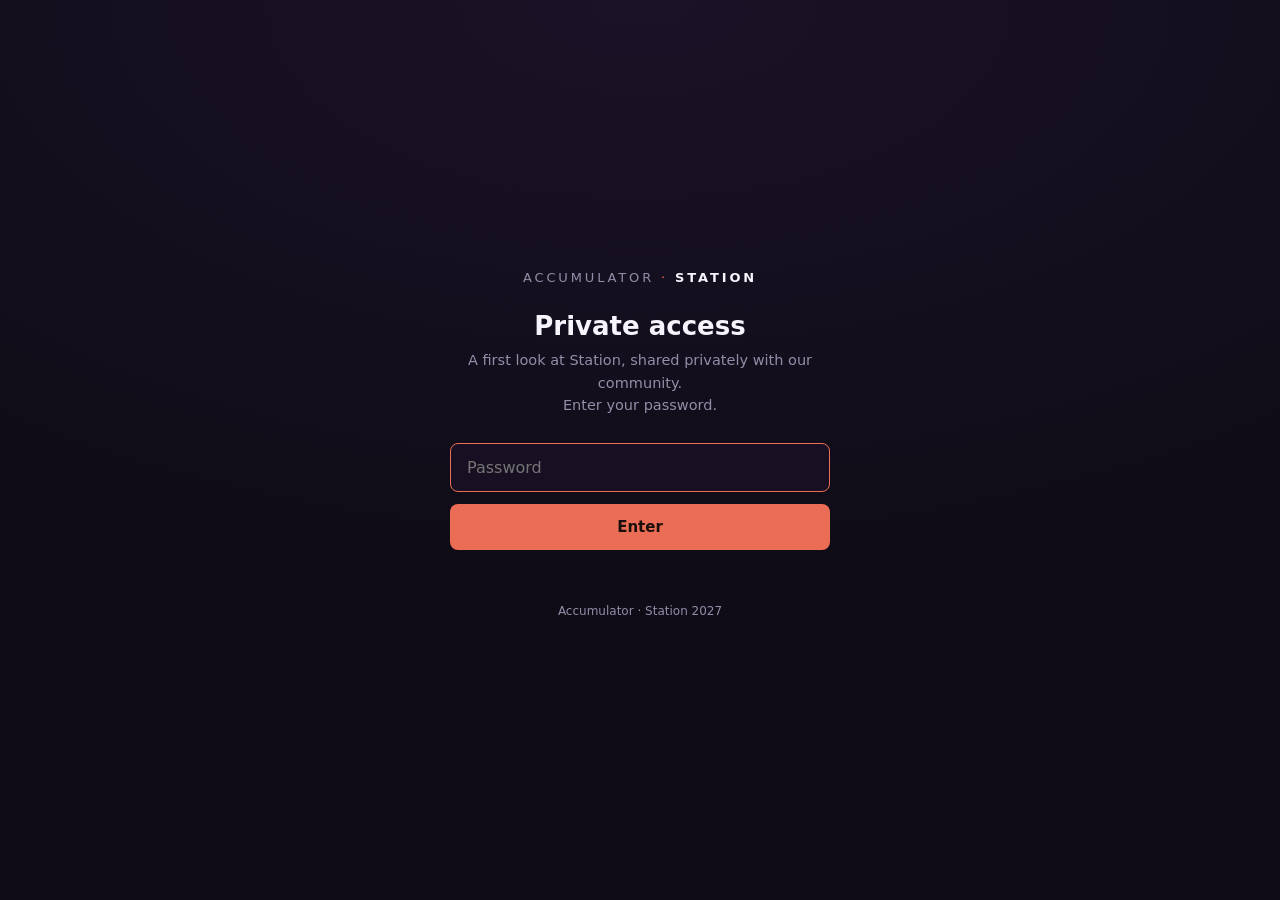
==== commit 0e711841: "Gate: rename lock-screen label Private preview → Private access" ====
--- a/index.html
+++ b/index.html
@@ -4,7 +4,7 @@
 <meta charset="utf-8">
 <meta name="viewport" content="width=device-width, initial-scale=1">
 <meta name="robots" content="noindex, nofollow">
-<title>Accumulator Station 2027 — Private preview</title>
+<title>Accumulator Station 2027 — Private access</title>
 <style>
  :root{--paper:#0f0c17;--paper2:#181022;--clay:#eb6d56;--ink:#f6f4fc;--soft:#948da8;--line:rgba(214,209,216,.16)}
  *{box-sizing:border-box}
@@ -32,7 +32,7 @@
 <body>
  <div class="lock">
    <p class="mark">accumulator <span style="color:var(--clay)">·</span> <b>station</b></p>
-   <h1>Private preview</h1>
+   <h1>Private access</h1>
    <p class="sub">A first look at Station, shared privately with our community.<br>Enter your password.</p>
    <form id="f" autocomplete="off">
      <input id="pw" type="password" placeholder="Password" aria-label="Password" autofocus>
